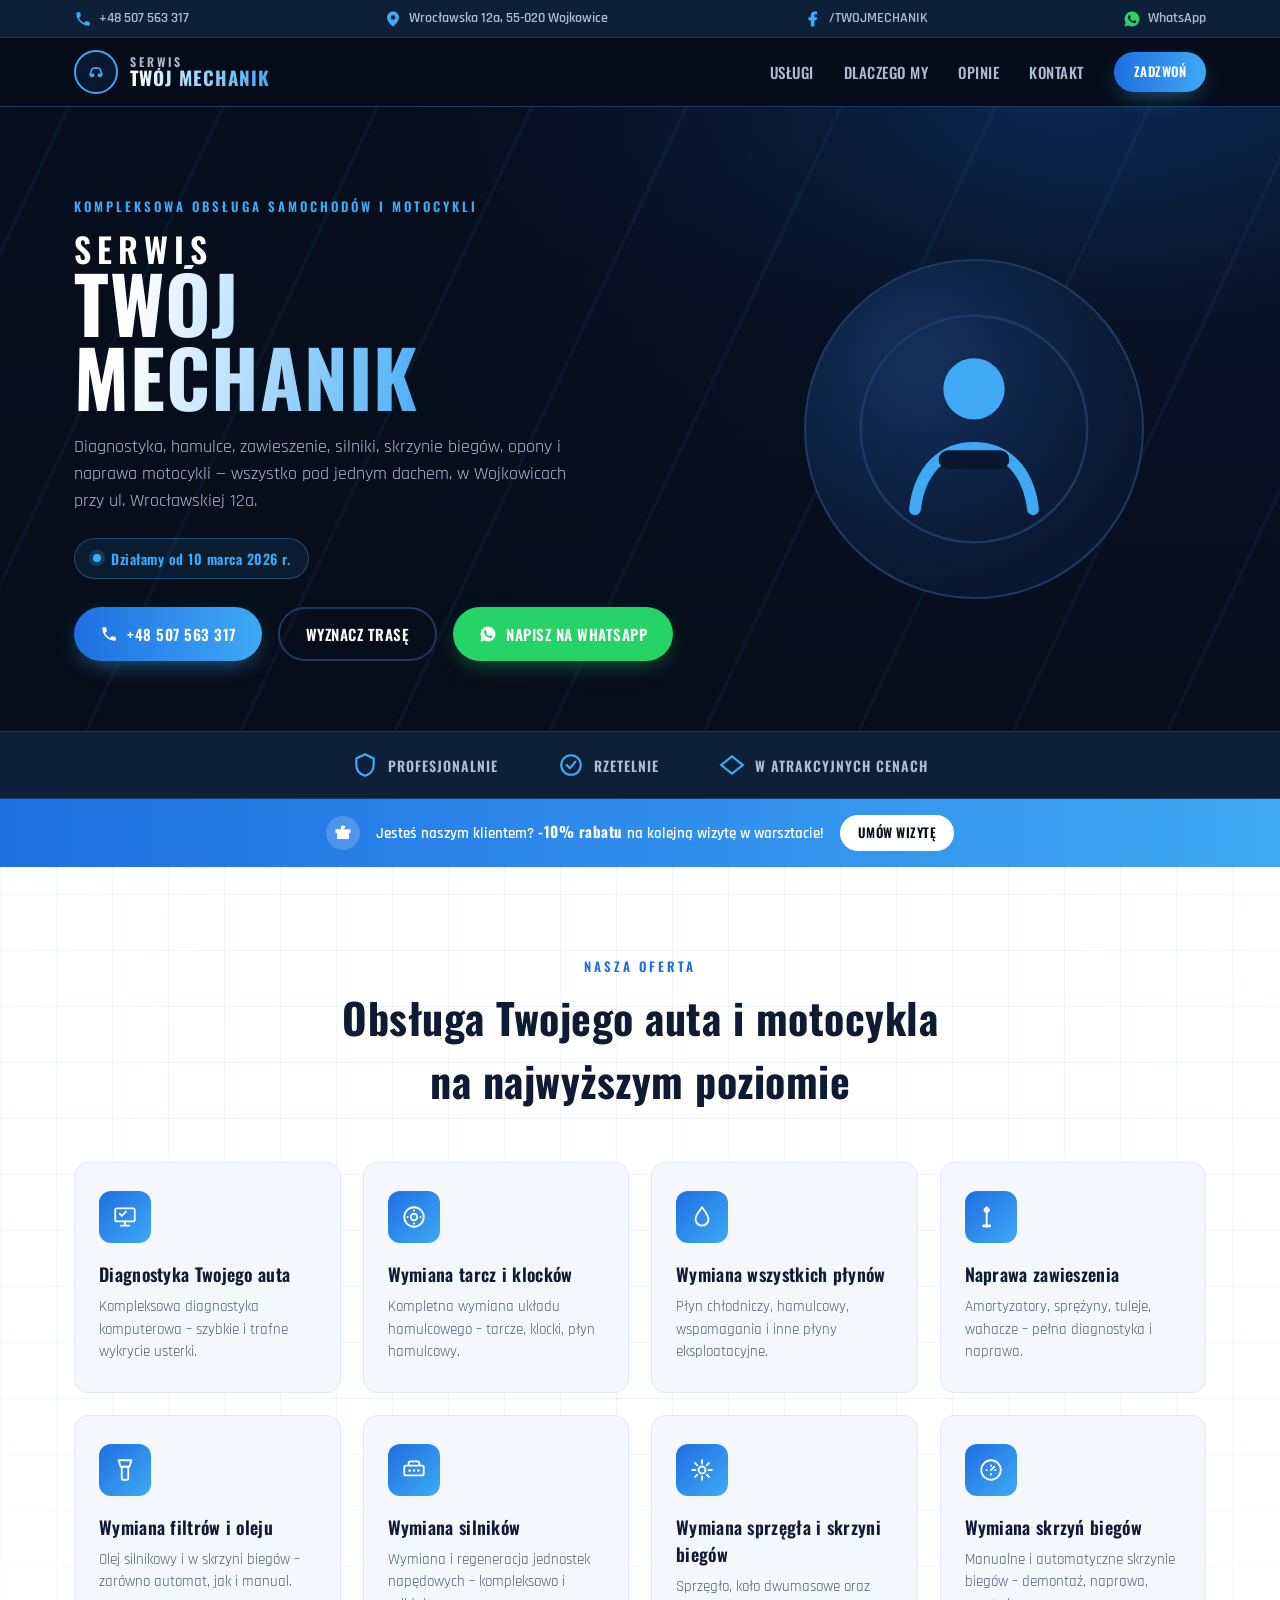
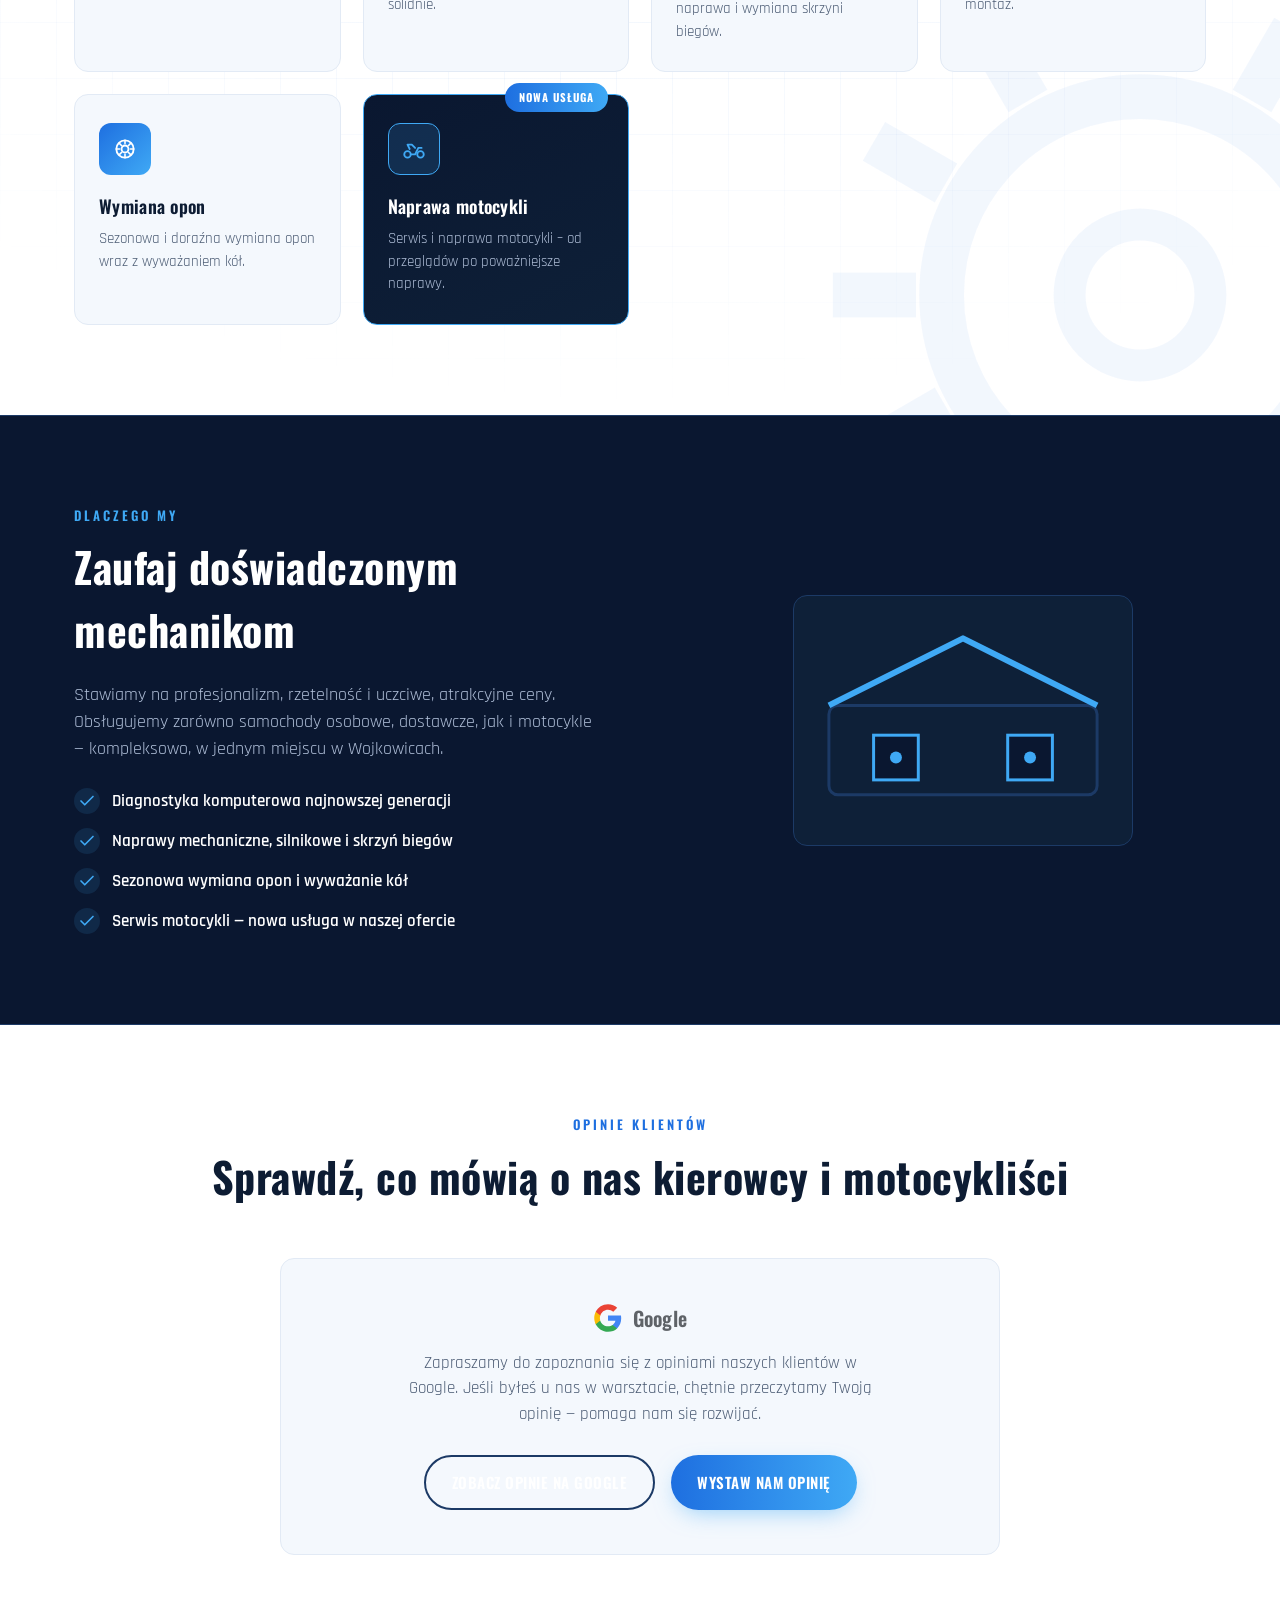
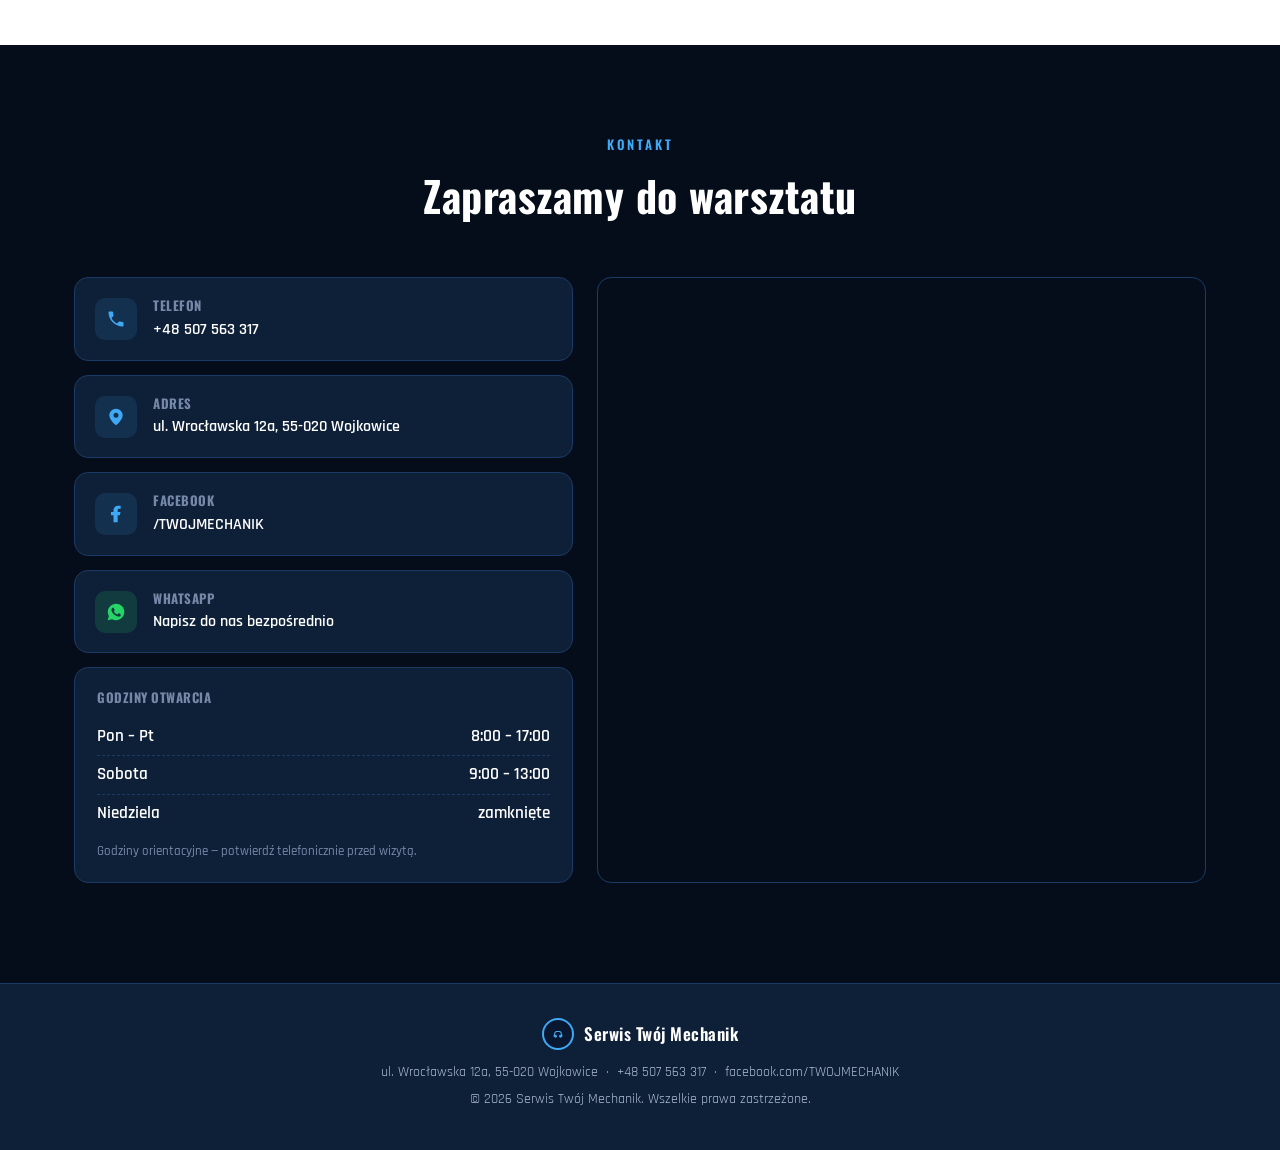
==== index-v2.html @ ac46e974 "Fix hero video invisibility and replace generic blob background - The hero video had `display: none`" ====
<!DOCTYPE html>
<html lang="pl">
<head>
<meta charset="UTF-8">
<meta name="viewport" content="width=device-width, initial-scale=1.0">
<title>Twój Mechanik – Serwis Samochodowy i Motocyklowy | Wojkowice</title>
<meta name="description" content="Serwis Twój Mechanik w Wojkowicach – kompleksowa obsługa samochodów i motocykli. Diagnostyka, hamulce, zawieszenie, silniki, skrzynie biegów, opony. Profesjonalnie, rzetelnie, w atrakcyjnych cenach.">
<meta name="theme-color" content="#0a1730">

<meta property="og:type" content="business.business">
<meta property="og:title" content="Serwis Twój Mechanik – Wojkowice">
<meta property="og:description" content="Kompleksowa obsługa samochodów i motocykli. Diagnostyka, hamulce, zawieszenie, silniki, skrzynie biegów, opony, naprawa motocykli.">
<meta property="og:locale" content="pl_PL">

<link rel="icon" href="data:image/svg+xml,%3Csvg xmlns='http://www.w3.org/2000/svg' viewBox='0 0 100 100'%3E%3Crect width='100' height='100' rx='20' fill='%230a1730'/%3E%3Cpath d='M25 62 L32 40 Q35 34 42 34 L58 34 Q65 34 68 40 L75 62' stroke='%233fa9f5' stroke-width='6' fill='none' stroke-linecap='round' stroke-linejoin='round'/%3E%3Ccircle cx='34' cy='64' r='8' fill='%233fa9f5'/%3E%3Ccircle cx='66' cy='64' r='8' fill='%233fa9f5'/%3E%3C/svg%3E">

<link rel="preconnect" href="https://fonts.googleapis.com">
<link rel="preconnect" href="https://fonts.gstatic.com" crossorigin>
<link href="https://fonts.googleapis.com/css2?family=Oswald:wght@500;600;700&family=Rajdhani:wght@500;600;700&display=swap" rel="stylesheet">

<link rel="stylesheet" href="css/style.css">
</head>
<body data-hero-video="bold">

<div class="topbar">
  <div class="container topbar-inner">
    <a href="tel:+48507563317" class="topbar-item">
      <svg class="icon-sm" viewBox="0 0 24 24"><path d="M6.6 10.8c1.4 2.8 3.8 5.1 6.6 6.6l2.2-2.2c.3-.3.7-.4 1-.2 1.1.4 2.3.6 3.6.6.6 0 1 .4 1 1V20c0 .6-.4 1-1 1C10.9 21 3 13.1 3 3.9c0-.6.4-1 1-1h3.5c.6 0 1 .4 1 1 0 1.2.2 2.4.6 3.6.1.4 0 .8-.3 1L6.6 10.8z"/></svg>
      +48 507 563 317
    </a>
    <a href="https://www.google.com/maps/search/?api=1&query=Wroc%C5%82awska+12a%2C+55-020+Wojkowice" target="_blank" rel="noopener" class="topbar-item">
      <svg class="icon-sm" viewBox="0 0 24 24"><path d="M12 2C7.6 2 4 5.6 4 10c0 6 8 12 8 12s8-6 8-12c0-4.4-3.6-8-8-8zm0 11a3 3 0 110-6 3 3 0 010 6z"/></svg>
      Wrocławska 12a, 55-020 Wojkowice
    </a>
    <a href="https://www.facebook.com/TWOJMECHANIK" target="_blank" rel="noopener" class="topbar-item topbar-fb">
      <svg class="icon-sm" viewBox="0 0 24 24"><path d="M14 13.5h2.5l1-4H14v-2c0-1 .3-1.8 1.9-1.8H17.6V2.1C17.3 2.1 16 2 14.5 2 11.3 2 9 4 9 7.5v2H6v4h3V22h5V13.5z"/></svg>
      /TWOJMECHANIK
    </a>
    <a href="https://wa.me/48507563317?text=Dzie%C5%84%20dobry%2C%20chcia%C5%82bym%20zapyta%C4%87%20o%20wizyt%C4%99" target="_blank" rel="noopener" class="topbar-item topbar-whatsapp">
      <svg class="icon-sm" viewBox="0 0 24 24"><path d="M12.04 2C6.58 2 2.13 6.45 2.13 11.91c0 1.75.46 3.48 1.32 5.01L2 22l5.25-1.38a9.9 9.9 0 004.79 1.22h.01c5.46 0 9.9-4.45 9.9-9.91 0-2.65-1.03-5.14-2.9-7.01A9.87 9.87 0 0012.04 2zm5.8 14.13c-.24.68-1.4 1.32-1.93 1.4-.5.08-1.11.11-1.79-.11-.41-.13-.94-.3-1.62-.6-2.85-1.23-4.71-4.1-4.85-4.29-.14-.19-1.16-1.55-1.16-2.95 0-1.4.73-2.09 1-2.38.26-.28.57-.35.76-.35.19 0 .38 0 .55.01.18.01.41-.07.64.49.24.58.81 2 .88 2.14.07.14.12.31.02.5-.09.19-.14.31-.28.48-.14.16-.29.36-.42.49-.14.14-.28.29-.12.57.16.28.71 1.17 1.52 1.9 1.05.94 1.93 1.23 2.21 1.37.28.14.44.12.6-.07.16-.19.68-.79.86-1.06.18-.28.36-.23.6-.14.24.09 1.53.72 1.79.85.26.13.44.19.5.3.06.11.06.63-.18 1.31z"/></svg>
      WhatsApp
    </a>
  </div>
</div>

<header class="navbar">
  <div class="container navbar-inner">
    <a href="#top" class="logo">
      <span class="logo-badge">
        <svg viewBox="0 0 100 100"><path d="M25 62 L32 40 Q35 34 42 34 L58 34 Q65 34 68 40 L75 62" stroke="#3fa9f5" stroke-width="7" fill="none" stroke-linecap="round" stroke-linejoin="round"/><circle cx="34" cy="64" r="9" fill="#3fa9f5"/><circle cx="66" cy="64" r="9" fill="#3fa9f5"/></svg>
      </span>
      <span class="logo-text">
        <span class="logo-line1">SERWIS</span>
        <span class="logo-line2">TWÓJ MECHANIK</span>
      </span>
    </a>

    <nav class="nav-links" id="navLinks">
      <a href="#uslugi">Usługi</a>
      <a href="#dlaczego-my">Dlaczego my</a>
      <a href="#opinie">Opinie</a>
      <a href="#kontakt">Kontakt</a>
      <a href="tel:+48507563317" class="btn btn-primary btn-small">Zadzwoń</a>
    </nav>

    <button class="nav-toggle" id="navToggle" aria-label="Otwórz menu">
      <span></span><span></span><span></span>
    </button>
  </div>
</header>

<main id="top">

  <section class="hero">
    <div class="hero-video-bg" aria-hidden="true">
      <video autoplay muted loop playsinline preload="auto">
        <source src="assets/video/hero-vertical.mp4" media="(max-width: 760px)">
        <source src="assets/video/hero-horizontal.mp4" type="video/mp4">
      </video>
    </div>
    <div class="hero-stripes" aria-hidden="true"></div>
    <div class="container hero-inner">
      <div class="hero-text">
        <p class="eyebrow">Kompleksowa obsługa samochodów i motocykli</p>
        <h1>
          <span class="h1-top">SERWIS</span>
          <span class="h1-main">TWÓJ<br>MECHANIK</span>
        </h1>
        <p class="hero-desc">Diagnostyka, hamulce, zawieszenie, silniki, skrzynie biegów, opony i naprawa motocykli — wszystko pod jednym dachem, w Wojkowicach przy ul. Wrocławskiej 12a.</p>

        <div class="hero-badge">
          <span class="hero-badge-dot"></span>
          Działamy od 10 marca 2026 r.
        </div>

        <div class="hero-actions">
          <a href="tel:+48507563317" class="btn btn-primary">
            <svg class="icon-sm" viewBox="0 0 24 24"><path d="M6.6 10.8c1.4 2.8 3.8 5.1 6.6 6.6l2.2-2.2c.3-.3.7-.4 1-.2 1.1.4 2.3.6 3.6.6.6 0 1 .4 1 1V20c0 .6-.4 1-1 1C10.9 21 3 13.1 3 3.9c0-.6.4-1 1-1h3.5c.6 0 1 .4 1 1 0 1.2.2 2.4.6 3.6.1.4 0 .8-.3 1L6.6 10.8z"/></svg>
            +48 507 563 317
          </a>
          <a href="https://www.google.com/maps/search/?api=1&query=Wroc%C5%82awska+12a%2C+55-020+Wojkowice" target="_blank" rel="noopener" class="btn btn-outline">Wyznacz trasę</a>
          <a href="https://wa.me/48507563317?text=Dzie%C5%84%20dobry%2C%20chcia%C5%82bym%20zapyta%C4%87%20o%20wizyt%C4%99" target="_blank" rel="noopener" class="btn btn-whatsapp">
            <svg class="icon-sm" viewBox="0 0 24 24" fill="currentColor"><path d="M12.04 2C6.58 2 2.13 6.45 2.13 11.91c0 1.75.46 3.48 1.32 5.01L2 22l5.25-1.38a9.9 9.9 0 004.79 1.22h.01c5.46 0 9.9-4.45 9.9-9.91 0-2.65-1.03-5.14-2.9-7.01A9.87 9.87 0 0012.04 2zm5.8 14.13c-.24.68-1.4 1.32-1.93 1.4-.5.08-1.11.11-1.79-.11-.41-.13-.94-.3-1.62-.6-2.85-1.23-4.71-4.1-4.85-4.29-.14-.19-1.16-1.55-1.16-2.95 0-1.4.73-2.09 1-2.38.26-.28.57-.35.76-.35.19 0 .38 0 .55.01.18.01.41-.07.64.49.24.58.81 2 .88 2.14.07.14.12.31.02.5-.09.19-.14.31-.28.48-.14.16-.29.36-.42.49-.14.14-.28.29-.12.57.16.28.71 1.17 1.52 1.9 1.05.94 1.93 1.23 2.21 1.37.28.14.44.12.6-.07.16-.19.68-.79.86-1.06.18-.28.36-.23.6-.14.24.09 1.53.72 1.79.85.26.13.44.19.5.3.06.11.06.63-.18 1.31z"/></svg>
            Napisz na WhatsApp
          </a>
        </div>
      </div>

      <div class="hero-visual" aria-hidden="true">
        <div class="hero-visual-card">
          <svg viewBox="0 0 200 200" class="hero-mechanic">
            <circle cx="100" cy="100" r="96" fill="none" stroke="#1c3a66" stroke-width="2"/>
            <circle cx="100" cy="66" r="26" fill="#3fa9f5"/>
            <path d="M50 168c4-34 24-52 50-52s46 18 50 52" fill="none" stroke="#3fa9f5" stroke-width="10" stroke-linecap="round"/>
            <rect x="70" y="118" width="60" height="16" rx="8" fill="#0a1730"/>
          </svg>
        </div>
      </div>
    </div>
  </section>

  <section class="strip">
    <div class="container strip-inner">
      <div class="strip-item"><svg class="icon-md" viewBox="0 0 24 24"><path d="M12 2l8 4v6c0 5-3.4 8.6-8 10-4.6-1.4-8-5-8-10V6l8-4z"/></svg> Profesjonalnie</div>
      <div class="strip-item"><svg class="icon-md" viewBox="0 0 24 24"><circle cx="12" cy="12" r="9" fill="none" stroke="currentColor" stroke-width="2"/><path d="M8 12l3 3 5-6" fill="none" stroke="currentColor" stroke-width="2" stroke-linecap="round" stroke-linejoin="round"/></svg> Rzetelnie</div>
      <div class="strip-item"><svg class="icon-md" viewBox="0 0 24 24"><path d="M2 12l10-8 10 8-10 8-10-8z" fill="none" stroke="currentColor" stroke-width="2"/></svg> W atrakcyjnych cenach</div>
    </div>
  </section>

  <section class="promo-banner">
    <div class="container promo-inner">
      <span class="promo-icon"><svg class="icon-sm" viewBox="0 0 24 24"><path d="M20 12v7a1 1 0 01-1 1H5a1 1 0 01-1-1v-7M2 7h20v5H2zM12 22V7M12 7c-1.5 0-3-1-3-2.5S10 2 12 2s3 1 3 2.5S13.5 7 12 7zm0 0c1.5 0 3-1 3-2.5"/></svg></span>
      <p class="promo-text">Jesteś naszym klientem? <strong>-10% rabatu</strong> na kolejną wizytę w warsztacie!</p>
      <a href="tel:+48507563317" class="promo-cta">Umów wizytę</a>
    </div>
  </section>

  <section id="uslugi" class="services">
    <div class="services-bg" aria-hidden="true"></div>
    <svg class="services-gear" viewBox="0 0 200 200" aria-hidden="true" focusable="false">
      <g fill="none" stroke="currentColor" stroke-width="1">
        <circle cx="100" cy="100" r="62" stroke-width="14"/>
        <circle cx="100" cy="100" r="22" stroke-width="10"/>
      </g>
      <g fill="currentColor">
        <rect x="93" y="4" width="14" height="26" transform="rotate(0 100 100)"/>
        <rect x="93" y="4" width="14" height="26" transform="rotate(30 100 100)"/>
        <rect x="93" y="4" width="14" height="26" transform="rotate(60 100 100)"/>
        <rect x="93" y="4" width="14" height="26" transform="rotate(90 100 100)"/>
        <rect x="93" y="4" width="14" height="26" transform="rotate(120 100 100)"/>
        <rect x="93" y="4" width="14" height="26" transform="rotate(150 100 100)"/>
        <rect x="93" y="4" width="14" height="26" transform="rotate(180 100 100)"/>
        <rect x="93" y="4" width="14" height="26" transform="rotate(210 100 100)"/>
        <rect x="93" y="4" width="14" height="26" transform="rotate(240 100 100)"/>
        <rect x="93" y="4" width="14" height="26" transform="rotate(270 100 100)"/>
        <rect x="93" y="4" width="14" height="26" transform="rotate(300 100 100)"/>
        <rect x="93" y="4" width="14" height="26" transform="rotate(330 100 100)"/>
      </g>
    </svg>
    <div class="container">
      <p class="section-eyebrow">Nasza oferta</p>
      <h2 class="section-title">Obsługa Twojego auta i motocykla<br>na najwyższym poziomie</h2>

      <div class="services-grid">

        <div class="service-card">
          <div class="service-icon"><svg viewBox="0 0 24 24"><rect x="3" y="4" width="18" height="12" rx="1.5" fill="none" stroke="currentColor" stroke-width="1.7"/><path d="M8 20h8M12 16v4" stroke="currentColor" stroke-width="1.7" stroke-linecap="round"/><path d="M7 9l2 2 4-4" fill="none" stroke="currentColor" stroke-width="1.7" stroke-linecap="round" stroke-linejoin="round"/></svg></div>
          <h3>Diagnostyka Twojego auta</h3>
          <p>Kompleksowa diagnostyka komputerowa – szybkie i trafne wykrycie usterki.</p>
        </div>

        <div class="service-card">
          <div class="service-icon"><svg viewBox="0 0 24 24"><circle cx="12" cy="12" r="9" fill="none" stroke="currentColor" stroke-width="1.7"/><circle cx="12" cy="12" r="3" fill="none" stroke="currentColor" stroke-width="1.7"/><circle cx="12" cy="6" r="1" fill="currentColor"/><circle cx="18" cy="12" r="1" fill="currentColor"/><circle cx="12" cy="18" r="1" fill="currentColor"/><circle cx="6" cy="12" r="1" fill="currentColor"/></svg></div>
          <h3>Wymiana tarcz i klocków</h3>
          <p>Kompletna wymiana układu hamulcowego – tarcze, klocki, płyn hamulcowy.</p>
        </div>

        <div class="service-card">
          <div class="service-icon"><svg viewBox="0 0 24 24"><path d="M12 3c3 4 6 7.5 6 11a6 6 0 01-12 0c0-3.5 3-7 6-11z" fill="none" stroke="currentColor" stroke-width="1.7" stroke-linejoin="round"/></svg></div>
          <h3>Wymiana wszystkich płynów</h3>
          <p>Płyn chłodniczy, hamulcowy, wspomagania i inne płyny eksploatacyjne.</p>
        </div>

        <div class="service-card">
          <div class="service-icon"><svg viewBox="0 0 24 24"><path d="M8 3v5M8 3l-2 2M8 3l2 2M8 8v3M8 8l-2-2M8 8l2-2" stroke="currentColor" stroke-width="1.7" stroke-linecap="round" fill="none"/><path d="M8 11v10" stroke="currentColor" stroke-width="1.7" stroke-linecap="round"/><rect x="4" y="19" width="8" height="2.5" rx="1" fill="currentColor"/></svg></div>
          <h3>Naprawa zawieszenia</h3>
          <p>Amortyzatory, sprężyny, tuleje, wahacze – pełna diagnostyka i naprawa.</p>
        </div>

        <div class="service-card">
          <div class="service-icon"><svg viewBox="0 0 24 24"><path d="M6 3h12l-2 6H8L6 3z" fill="none" stroke="currentColor" stroke-width="1.7" stroke-linejoin="round"/><rect x="9" y="9" width="6" height="12" rx="1" fill="none" stroke="currentColor" stroke-width="1.7"/></svg></div>
          <h3>Wymiana filtrów i oleju</h3>
          <p>Olej silnikowy i w skrzyni biegów – zarówno automat, jak i manual.</p>
        </div>

        <div class="service-card">
          <div class="service-icon"><svg viewBox="0 0 24 24"><rect x="3" y="8" width="18" height="9" rx="1.5" fill="none" stroke="currentColor" stroke-width="1.7"/><path d="M7 8V6a2 2 0 012-2h6a2 2 0 012 2v2" fill="none" stroke="currentColor" stroke-width="1.7"/><circle cx="8" cy="12.5" r="1.2" fill="currentColor"/><circle cx="12" cy="12.5" r="1.2" fill="currentColor"/><circle cx="16" cy="12.5" r="1.2" fill="currentColor"/></svg></div>
          <h3>Wymiana silników</h3>
          <p>Wymiana i regeneracja jednostek napędowych – kompleksowo i solidnie.</p>
        </div>

        <div class="service-card">
          <div class="service-icon"><svg viewBox="0 0 24 24"><circle cx="12" cy="12" r="3.2" fill="none" stroke="currentColor" stroke-width="1.7"/><path d="M12 3v3M12 18v3M3 12h3M18 12h3M5.6 5.6l2.1 2.1M16.3 16.3l2.1 2.1M18.4 5.6l-2.1 2.1M7.7 16.3l-2.1 2.1" stroke="currentColor" stroke-width="1.7" stroke-linecap="round"/></svg></div>
          <h3>Wymiana sprzęgła i skrzyni biegów</h3>
          <p>Sprzęgło, koło dwumasowe oraz naprawa i wymiana skrzyni biegów.</p>
        </div>

        <div class="service-card">
          <div class="service-icon"><svg viewBox="0 0 24 24"><circle cx="12" cy="12" r="9" fill="none" stroke="currentColor" stroke-width="1.7"/><circle cx="8" cy="12" r="1" fill="currentColor"/><circle cx="12" cy="8" r="1" fill="currentColor"/><circle cx="16" cy="12" r="1" fill="currentColor"/><circle cx="12" cy="16" r="1" fill="currentColor"/><path d="M12 12l3-3" stroke="currentColor" stroke-width="1.7" stroke-linecap="round"/></svg></div>
          <h3>Wymiana skrzyń biegów</h3>
          <p>Manualne i automatyczne skrzynie biegów – demontaż, naprawa, montaż.</p>
        </div>

        <div class="service-card">
          <div class="service-icon"><svg viewBox="0 0 24 24"><circle cx="12" cy="12" r="8" fill="none" stroke="currentColor" stroke-width="1.7"/><circle cx="12" cy="12" r="3.2" fill="none" stroke="currentColor" stroke-width="1.7"/><path d="M12 4v3M12 17v3M20 12h-3M7 12H4M17 7l-2 2M9 15l-2 2M17 17l-2-2M9 9L7 7" stroke="currentColor" stroke-width="1.5" stroke-linecap="round"/></svg></div>
          <h3>Wymiana opon</h3>
          <p>Sezonowa i doraźna wymiana opon wraz z wyważaniem kół.</p>
        </div>

        <div class="service-card service-card-highlight">
          <span class="badge-new">Nowa usługa</span>
          <div class="service-icon"><svg viewBox="0 0 24 24"><circle cx="6" cy="17" r="3" fill="none" stroke="currentColor" stroke-width="1.7"/><circle cx="18" cy="17" r="3" fill="none" stroke="currentColor" stroke-width="1.7"/><path d="M9 17h4l3-6h3M13 11L10 8H6l2 4" fill="none" stroke="currentColor" stroke-width="1.7" stroke-linecap="round" stroke-linejoin="round"/></svg></div>
          <h3>Naprawa motocykli</h3>
          <p>Serwis i naprawa motocykli – od przeglądów po poważniejsze naprawy.</p>
        </div>

      </div>
    </div>
  </section>

  <section id="dlaczego-my" class="why">
    <div class="container why-inner">
      <div class="why-text">
        <p class="section-eyebrow">Dlaczego my</p>
        <h2 class="section-title">Zaufaj doświadczonym mechanikom</h2>
        <p class="hero-desc">Stawiamy na profesjonalizm, rzetelność i uczciwe, atrakcyjne ceny. Obsługujemy zarówno samochody osobowe, dostawcze, jak i motocykle — kompleksowo, w jednym miejscu w Wojkowicach.</p>
        <ul class="why-list">
          <li><svg class="icon-sm" viewBox="0 0 24 24"><path d="M20 6L9 17l-5-5" fill="none" stroke="currentColor" stroke-width="2.2" stroke-linecap="round" stroke-linejoin="round"/></svg> Diagnostyka komputerowa najnowszej generacji</li>
          <li><svg class="icon-sm" viewBox="0 0 24 24"><path d="M20 6L9 17l-5-5" fill="none" stroke="currentColor" stroke-width="2.2" stroke-linecap="round" stroke-linejoin="round"/></svg> Naprawy mechaniczne, silnikowe i skrzyń biegów</li>
          <li><svg class="icon-sm" viewBox="0 0 24 24"><path d="M20 6L9 17l-5-5" fill="none" stroke="currentColor" stroke-width="2.2" stroke-linecap="round" stroke-linejoin="round"/></svg> Sezonowa wymiana opon i wyważanie kół</li>
          <li><svg class="icon-sm" viewBox="0 0 24 24"><path d="M20 6L9 17l-5-5" fill="none" stroke="currentColor" stroke-width="2.2" stroke-linecap="round" stroke-linejoin="round"/></svg> Serwis motocykli — nowa usługa w naszej ofercie</li>
        </ul>
      </div>
      <div class="why-visual" aria-hidden="true">
        <div class="why-card">
          <svg viewBox="0 0 200 140" class="garage-illustration">
            <rect x="10" y="60" width="180" height="60" rx="6" fill="#0e2038" stroke="#1c3a66" stroke-width="2"/>
            <path d="M10 60l90-45 90 45" fill="none" stroke="#3fa9f5" stroke-width="4" stroke-linejoin="round"/>
            <rect x="40" y="80" width="30" height="30" fill="#0a1730" stroke="#3fa9f5" stroke-width="2"/>
            <rect x="130" y="80" width="30" height="30" fill="#0a1730" stroke="#3fa9f5" stroke-width="2"/>
            <circle cx="55" cy="95" r="4" fill="#3fa9f5"/>
            <circle cx="145" cy="95" r="4" fill="#3fa9f5"/>
          </svg>
        </div>
      </div>
    </div>
  </section>

  <section id="opinie" class="reviews">
    <div class="container">
      <p class="section-eyebrow">Opinie klientów</p>
      <h2 class="section-title">Sprawdź, co mówią o nas kierowcy i motocykliści</h2>
      <div class="reviews-card">
        <div class="reviews-google-badge">
          <svg viewBox="0 0 24 24"><path fill="#4285F4" d="M22.56 12.25c0-.78-.07-1.53-.2-2.25H12v4.26h5.92c-.26 1.37-1.04 2.53-2.21 3.31v2.77h3.57c2.08-1.92 3.28-4.74 3.28-8.09z"/><path fill="#34A853" d="M12 23c2.97 0 5.46-.98 7.28-2.66l-3.57-2.77c-.98.66-2.23 1.06-3.71 1.06-2.86 0-5.29-1.93-6.16-4.53H2.18v2.84C3.99 20.53 7.7 23 12 23z"/><path fill="#FBBC05" d="M5.84 14.09c-.22-.66-.35-1.36-.35-2.09s.13-1.43.35-2.09V7.07H2.18C1.43 8.55 1 10.22 1 12s.43 3.45 1.18 4.93l3.66-2.84z"/><path fill="#EA4335" d="M12 5.38c1.62 0 3.06.56 4.21 1.64l3.15-3.15C17.45 2.09 14.97 1 12 1 7.7 1 3.99 3.47 2.18 7.07l3.66 2.84c.87-2.6 3.3-4.53 6.16-4.53z"/></svg>
          <span>Google</span>
        </div>
        <p class="reviews-text">Zapraszamy do zapoznania się z opiniami naszych klientów w Google. Jeśli byłeś u nas w warsztacie, chętnie przeczytamy Twoją opinię — pomaga nam się rozwijać.</p>
        <div class="reviews-actions">
          <a href="https://www.google.com/maps/search/?api=1&query=Wroc%C5%82awska+12a%2C+55-020+Wojkowice" target="_blank" rel="noopener" class="btn btn-outline">Zobacz opinie na Google</a>
          <a href="https://www.google.com/maps/search/?api=1&query=Wroc%C5%82awska+12a%2C+55-020+Wojkowice" target="_blank" rel="noopener" class="btn btn-primary">Wystaw nam opinię</a>
        </div>
      </div>
    </div>
  </section>

  <section id="kontakt" class="contact">
    <div class="container">
      <p class="section-eyebrow section-eyebrow-light">Kontakt</p>
      <h2 class="section-title section-title-light">Zapraszamy do warsztatu</h2>

      <div class="contact-grid">
        <div class="contact-info">

          <a class="contact-card" href="tel:+48507563317">
            <span class="contact-icon"><svg viewBox="0 0 24 24"><path d="M6.6 10.8c1.4 2.8 3.8 5.1 6.6 6.6l2.2-2.2c.3-.3.7-.4 1-.2 1.1.4 2.3.6 3.6.6.6 0 1 .4 1 1V20c0 .6-.4 1-1 1C10.9 21 3 13.1 3 3.9c0-.6.4-1 1-1h3.5c.6 0 1 .4 1 1 0 1.2.2 2.4.6 3.6.1.4 0 .8-.3 1L6.6 10.8z"/></svg></span>
            <span>
              <strong>Telefon</strong>
              <span>+48 507 563 317</span>
            </span>
          </a>

          <a class="contact-card" href="https://www.google.com/maps/search/?api=1&query=Wroc%C5%82awska+12a%2C+55-020+Wojkowice" target="_blank" rel="noopener">
            <span class="contact-icon"><svg viewBox="0 0 24 24"><path d="M12 2C7.6 2 4 5.6 4 10c0 6 8 12 8 12s8-6 8-12c0-4.4-3.6-8-8-8zm0 11a3 3 0 110-6 3 3 0 010 6z"/></svg></span>
            <span>
              <strong>Adres</strong>
              <span>ul. Wrocławska 12a, 55-020 Wojkowice</span>
            </span>
          </a>

          <a class="contact-card" href="https://www.facebook.com/TWOJMECHANIK" target="_blank" rel="noopener">
            <span class="contact-icon"><svg viewBox="0 0 24 24"><path d="M14 13.5h2.5l1-4H14v-2c0-1 .3-1.8 1.9-1.8H17.6V2.1C17.3 2.1 16 2 14.5 2 11.3 2 9 4 9 7.5v2H6v4h3V22h5V13.5z"/></svg></span>
            <span>
              <strong>Facebook</strong>
              <span>/TWOJMECHANIK</span>
            </span>
          </a>

          <a class="contact-card contact-card-whatsapp" href="https://wa.me/48507563317?text=Dzie%C5%84%20dobry%2C%20chcia%C5%82bym%20zapyta%C4%87%20o%20wizyt%C4%99" target="_blank" rel="noopener">
            <span class="contact-icon"><svg viewBox="0 0 24 24"><path d="M12.04 2C6.58 2 2.13 6.45 2.13 11.91c0 1.75.46 3.48 1.32 5.01L2 22l5.25-1.38a9.9 9.9 0 004.79 1.22h.01c5.46 0 9.9-4.45 9.9-9.91 0-2.65-1.03-5.14-2.9-7.01A9.87 9.87 0 0012.04 2zm5.8 14.13c-.24.68-1.4 1.32-1.93 1.4-.5.08-1.11.11-1.79-.11-.41-.13-.94-.3-1.62-.6-2.85-1.23-4.71-4.1-4.85-4.29-.14-.19-1.16-1.55-1.16-2.95 0-1.4.73-2.09 1-2.38.26-.28.57-.35.76-.35.19 0 .38 0 .55.01.18.01.41-.07.64.49.24.58.81 2 .88 2.14.07.14.12.31.02.5-.09.19-.14.31-.28.48-.14.16-.29.36-.42.49-.14.14-.28.29-.12.57.16.28.71 1.17 1.52 1.9 1.05.94 1.93 1.23 2.21 1.37.28.14.44.12.6-.07.16-.19.68-.79.86-1.06.18-.28.36-.23.6-.14.24.09 1.53.72 1.79.85.26.13.44.19.5.3.06.11.06.63-.18 1.31z"/></svg></span>
            <span>
              <strong>WhatsApp</strong>
              <span>Napisz do nas bezpośrednio</span>
            </span>
          </a>

          <div class="contact-hours">
            <strong>Godziny otwarcia</strong>
            <div class="hours-row"><span>Pon – Pt</span><span>8:00 – 17:00</span></div>
            <div class="hours-row"><span>Sobota</span><span>9:00 – 13:00</span></div>
            <div class="hours-row"><span>Niedziela</span><span>zamknięte</span></div>
            <p class="hours-note">Godziny orientacyjne — potwierdź telefonicznie przed wizytą.</p>
          </div>
        </div>

        <div class="contact-map">
          <iframe
            title="Mapa dojazdu – Serwis Twój Mechanik, Wrocławska 12a, Wojkowice"
            src="https://www.google.com/maps?q=Wroc%C5%82awska+12a,+55-020+Wojkowice&output=embed"
            width="100%" height="100%" style="border:0" allowfullscreen="" loading="lazy"
            referrerpolicy="no-referrer-when-downgrade">
          </iframe>
        </div>
      </div>
    </div>
  </section>

</main>

<footer class="footer">
  <div class="container footer-inner">
    <div class="footer-brand">
      <span class="logo-badge">
        <svg viewBox="0 0 100 100"><path d="M25 62 L32 40 Q35 34 42 34 L58 34 Q65 34 68 40 L75 62" stroke="#3fa9f5" stroke-width="7" fill="none" stroke-linecap="round" stroke-linejoin="round"/><circle cx="34" cy="64" r="9" fill="#3fa9f5"/><circle cx="66" cy="64" r="9" fill="#3fa9f5"/></svg>
      </span>
      <span>Serwis Twój Mechanik</span>
    </div>
    <p>ul. Wrocławska 12a, 55-020 Wojkowice &nbsp;·&nbsp; +48 507 563 317 &nbsp;·&nbsp; facebook.com/TWOJMECHANIK</p>
    <p class="footer-copy">&copy; <span id="year"></span> Serwis Twój Mechanik. Wszelkie prawa zastrzeżone.</p>
  </div>
</footer>

<a href="https://wa.me/48507563317?text=Dzie%C5%84%20dobry%2C%20chcia%C5%82bym%20zapyta%C4%87%20o%20wizyt%C4%99" target="_blank" rel="noopener" class="fab-whatsapp" aria-label="Napisz na WhatsApp">
  <svg viewBox="0 0 24 24"><path d="M12.04 2C6.58 2 2.13 6.45 2.13 11.91c0 1.75.46 3.48 1.32 5.01L2 22l5.25-1.38a9.9 9.9 0 004.79 1.22h.01c5.46 0 9.9-4.45 9.9-9.91 0-2.65-1.03-5.14-2.9-7.01A9.87 9.87 0 0012.04 2zm5.8 14.13c-.24.68-1.4 1.32-1.93 1.4-.5.08-1.11.11-1.79-.11-.41-.13-.94-.3-1.62-.6-2.85-1.23-4.71-4.1-4.85-4.29-.14-.19-1.16-1.55-1.16-2.95 0-1.4.73-2.09 1-2.38.26-.28.57-.35.76-.35.19 0 .38 0 .55.01.18.01.41-.07.64.49.24.58.81 2 .88 2.14.07.14.12.31.02.5-.09.19-.14.31-.28.48-.14.16-.29.36-.42.49-.14.14-.28.29-.12.57.16.28.71 1.17 1.52 1.9 1.05.94 1.93 1.23 2.21 1.37.28.14.44.12.6-.07.16-.19.68-.79.86-1.06.18-.28.36-.23.6-.14.24.09 1.53.72 1.79.85.26.13.44.19.5.3.06.11.06.63-.18 1.31z"/></svg>
</a>

<a href="tel:+48507563317" class="fab-call" aria-label="Zadzwoń do warsztatu">
  <svg viewBox="0 0 24 24"><path d="M6.6 10.8c1.4 2.8 3.8 5.1 6.6 6.6l2.2-2.2c.3-.3.7-.4 1-.2 1.1.4 2.3.6 3.6.6.6 0 1 .4 1 1V20c0 .6-.4 1-1 1C10.9 21 3 13.1 3 3.9c0-.6.4-1 1-1h3.5c.6 0 1 .4 1 1 0 1.2.2 2.4.6 3.6.1.4 0 .8-.3 1L6.6 10.8z"/></svg>
</a>

<script src="js/main.js"></script>
</body>
</html>
---- css/style.css ----
:root {
  --bg-dark: #060d1a;
  --bg-navy: #0a1730;
  --bg-navy-light: #0e2038;
  --border-navy: #1c3a66;
  --accent-blue: #1e6fe0;
  --accent-cyan: #3fa9f5;
  --white: #ffffff;
  --gray: #aebdd6;
  --gray-dark: #7688a8;
  --font-head: 'Oswald', sans-serif;
  --font-body: 'Rajdhani', sans-serif;
  --radius: 14px;
  --whatsapp: #25d366;
  --whatsapp-dark: #1da851;
  --ease-out: cubic-bezier(0.23, 1, 0.32, 1);
  --ease-in-out: cubic-bezier(0.77, 0, 0.175, 1);
  --hero-video-opacity: .38;
  --hero-scrim-strong: .93;
  --hero-scrim-soft: .38;
}

body[data-hero-video="bold"] {
  --hero-video-opacity: .58;
  --hero-scrim-strong: .82;
  --hero-scrim-soft: .18;
}

* { box-sizing: border-box; }
html { scroll-behavior: smooth; }

body {
  margin: 0;
  background: var(--bg-dark);
  color: var(--white);
  font-family: var(--font-body);
  font-size: 17px;
  line-height: 1.5;
}

img, svg { display: block; max-width: 100%; }

.container {
  max-width: 1180px;
  margin: 0 auto;
  padding: 0 24px;
}

a { color: inherit; text-decoration: none; }

.icon-sm { width: 18px; height: 18px; fill: currentColor; flex-shrink: 0; }
.icon-md { width: 26px; height: 26px; fill: none; stroke: currentColor; stroke-width: 2; flex-shrink: 0; }

/* ---------- Top bar ---------- */
.topbar {
  background: var(--bg-navy-light);
  border-bottom: 1px solid var(--border-navy);
  font-family: var(--font-body);
  font-weight: 600;
  font-size: 14px;
}
.topbar-inner {
  display: flex;
  justify-content: space-between;
  align-items: center;
  gap: 20px;
  padding: 8px 24px;
  flex-wrap: wrap;
}
.topbar-item {
  display: inline-flex;
  align-items: center;
  gap: 7px;
  color: var(--gray);
  transition: color .15s ease;
}
.topbar-item .icon-sm { fill: var(--accent-cyan); }
.topbar-item:hover { color: var(--white); }
.topbar-whatsapp .icon-sm { fill: var(--whatsapp); }

/* ---------- Navbar ---------- */
.navbar {
  position: sticky;
  top: 0;
  z-index: 50;
  background: rgba(6, 13, 26, 0.92);
  backdrop-filter: blur(8px);
  border-bottom: 1px solid var(--border-navy);
}
.navbar-inner {
  display: flex;
  align-items: center;
  justify-content: space-between;
  padding: 12px 24px;
}
.logo {
  display: flex;
  align-items: center;
  gap: 12px;
}
.logo-badge {
  width: 44px;
  height: 44px;
  border-radius: 50%;
  background: var(--bg-navy);
  border: 2px solid var(--accent-cyan);
  display: flex;
  align-items: center;
  justify-content: center;
  padding: 8px;
  flex-shrink: 0;
}
.logo-text {
  display: flex;
  flex-direction: column;
  line-height: 1.05;
  font-family: var(--font-head);
}
.logo-line1 {
  font-size: 12px;
  letter-spacing: 3px;
  color: var(--gray);
  font-weight: 600;
}
.logo-line2 {
  font-size: 19px;
  font-weight: 700;
  letter-spacing: 1px;
  background: linear-gradient(90deg, #ffffff 0%, var(--accent-cyan) 100%);
  -webkit-background-clip: text;
  background-clip: text;
  color: transparent;
}

.nav-links {
  display: flex;
  align-items: center;
  gap: 30px;
  font-family: var(--font-head);
  font-weight: 500;
  letter-spacing: .5px;
  font-size: 15px;
  text-transform: uppercase;
}
.nav-links a:not(.btn) {
  color: var(--gray);
  transition: color .15s ease;
}
.nav-links a:not(.btn):hover { color: var(--white); }

.nav-toggle {
  display: none;
  flex-direction: column;
  gap: 5px;
  background: none;
  border: none;
  cursor: pointer;
  padding: 6px;
}
.nav-toggle span {
  width: 24px;
  height: 2px;
  background: var(--white);
  border-radius: 2px;
}

/* ---------- Buttons ---------- */
.btn {
  display: inline-flex;
  align-items: center;
  gap: 9px;
  font-family: var(--font-head);
  font-weight: 600;
  letter-spacing: .5px;
  text-transform: uppercase;
  font-size: 15px;
  padding: 14px 26px;
  border-radius: 999px;
  transition: transform 160ms var(--ease-out), box-shadow 160ms var(--ease-out), background 160ms var(--ease-out);
  white-space: nowrap;
}
.btn:active { transform: scale(.97); }
.btn-primary {
  background: linear-gradient(90deg, var(--accent-blue), var(--accent-cyan));
  color: var(--white);
  box-shadow: 0 8px 24px -8px rgba(63, 169, 245, .6);
}
.btn-primary:hover { transform: translateY(-2px); box-shadow: 0 12px 28px -8px rgba(63, 169, 245, .75); }
.btn-outline {
  border: 2px solid var(--border-navy);
  color: var(--white);
}
.btn-outline:hover { border-color: var(--accent-cyan); color: var(--accent-cyan); }
.btn-small { padding: 10px 20px; font-size: 13px; }
.btn-whatsapp {
  background: var(--whatsapp);
  color: var(--white);
  box-shadow: 0 8px 24px -8px rgba(37, 211, 102, .5);
}
.btn-whatsapp:hover { transform: translateY(-2px); box-shadow: 0 12px 28px -8px rgba(37, 211, 102, .65); background: var(--whatsapp-dark); }

/* ---------- Hero ---------- */
.hero {
  position: relative;
  overflow: hidden;
  padding: 90px 0 70px;
  background:
    radial-gradient(ellipse 80% 60% at 80% 0%, rgba(30, 111, 224, .25), transparent 60%),
    linear-gradient(180deg, var(--bg-navy) 0%, var(--bg-dark) 100%);
}
.hero-video-bg {
  position: absolute;
  inset: 0;
  z-index: 0;
  overflow: hidden;
}
.hero-video-bg video {
  width: 100%;
  height: 100%;
  object-fit: cover;
  opacity: var(--hero-video-opacity);
  filter: saturate(1.3) contrast(1.12) brightness(1.06);
  transition: opacity 600ms var(--ease-in-out);
}
.hero-video-bg::after {
  content: '';
  position: absolute;
  inset: 0;
  background: linear-gradient(100deg,
    rgba(6,13,26, var(--hero-scrim-strong)) 0%,
    rgba(6,13,26, var(--hero-scrim-strong)) 32%,
    rgba(6,13,26, var(--hero-scrim-soft)) 78%,
    rgba(6,13,26, var(--hero-scrim-soft)) 100%);
}
@media (max-width: 900px) {
  .hero-video-bg::after {
    background: linear-gradient(180deg,
      rgba(6,13,26, var(--hero-scrim-soft)) 0%,
      rgba(6,13,26, var(--hero-scrim-strong)) 42%,
      rgba(6,13,26, var(--hero-scrim-strong)) 100%);
  }
}
.hero-stripes {
  position: absolute;
  inset: 0;
  z-index: 1;
  background:
    repeating-linear-gradient(115deg, transparent 0 60px, rgba(63,169,245,.05) 60px 64px, transparent 64px 140px);
  pointer-events: none;
}
.hero-inner {
  position: relative;
  z-index: 2;
  display: grid;
  grid-template-columns: 1.15fr .85fr;
  align-items: center;
  gap: 40px;
}
.eyebrow {
  font-family: var(--font-head);
  text-transform: uppercase;
  letter-spacing: 3px;
  font-size: 13px;
  color: var(--accent-cyan);
  font-weight: 600;
  margin: 0 0 16px;
}
.hero h1 {
  margin: 0 0 20px;
  font-family: var(--font-head);
  line-height: .95;
}
.h1-top {
  display: block;
  font-size: clamp(24px, 3.4vw, 34px);
  letter-spacing: 6px;
  color: var(--white);
  font-weight: 600;
}
.h1-main {
  display: block;
  font-size: clamp(44px, 7vw, 78px);
  font-weight: 700;
  letter-spacing: 1px;
  background: linear-gradient(100deg, #ffffff 10%, var(--accent-cyan) 60%, var(--accent-blue) 100%);
  -webkit-background-clip: text;
  background-clip: text;
  color: transparent;
}
.hero-desc {
  color: var(--gray);
  font-size: 18px;
  max-width: 520px;
  margin: 0 0 24px;
}
.hero-badge {
  display: inline-flex;
  align-items: center;
  gap: 10px;
  background: rgba(63, 169, 245, .1);
  border: 1px solid rgba(63, 169, 245, .35);
  color: var(--accent-cyan);
  font-family: var(--font-head);
  font-weight: 600;
  letter-spacing: .5px;
  font-size: 14px;
  padding: 9px 18px;
  border-radius: 999px;
  margin-bottom: 28px;
}
.hero-badge-dot {
  width: 8px;
  height: 8px;
  border-radius: 50%;
  background: var(--accent-cyan);
  box-shadow: 0 0 0 4px rgba(63, 169, 245, .2);
}
.hero-actions {
  display: flex;
  gap: 16px;
  flex-wrap: wrap;
}

.hero-visual { display: flex; justify-content: center; }
.hero-visual-card {
  width: 100%;
  max-width: 340px;
  aspect-ratio: 1 / 1;
  border-radius: 50%;
  background: radial-gradient(circle at 35% 30%, #14315c, var(--bg-navy) 70%);
  border: 2px solid var(--border-navy);
  display: flex;
  align-items: center;
  justify-content: center;
  padding: 50px;
}
.hero-mechanic { width: 100%; }

/* ---------- Strip ---------- */
.strip {
  background: var(--bg-navy-light);
  border-top: 1px solid var(--border-navy);
  border-bottom: 1px solid var(--border-navy);
}
.strip-inner {
  display: flex;
  justify-content: center;
  gap: 60px;
  flex-wrap: wrap;
  padding: 20px 24px;
}
.strip-item {
  display: flex;
  align-items: center;
  gap: 10px;
  font-family: var(--font-head);
  text-transform: uppercase;
  letter-spacing: 1px;
  font-weight: 600;
  font-size: 14px;
  color: var(--gray);
}
.strip-item .icon-md { color: var(--accent-cyan); }

/* ---------- Promo banner ---------- */
.promo-banner {
  background: linear-gradient(90deg, var(--accent-blue), var(--accent-cyan));
}
.promo-inner {
  display: flex;
  align-items: center;
  justify-content: center;
  gap: 16px;
  flex-wrap: wrap;
  padding: 16px 24px;
  text-align: center;
}
.promo-icon {
  display: flex;
  align-items: center;
  justify-content: center;
  width: 34px;
  height: 34px;
  border-radius: 50%;
  background: rgba(255,255,255,.18);
  flex-shrink: 0;
}
.promo-icon .icon-sm { width: 18px; height: 18px; fill: var(--white); }
.promo-text {
  margin: 0;
  font-weight: 600;
  font-size: 15px;
  color: var(--white);
}
.promo-text strong {
  font-family: var(--font-head);
  letter-spacing: .5px;
}
.promo-cta {
  font-family: var(--font-head);
  font-weight: 600;
  font-size: 13px;
  letter-spacing: .5px;
  text-transform: uppercase;
  color: var(--bg-dark);
  background: var(--white);
  padding: 8px 18px;
  border-radius: 999px;
  white-space: nowrap;
  transition: transform 160ms var(--ease-out);
}
.promo-cta:hover { transform: translateY(-2px); }

/* ---------- Section headings ---------- */
.section-eyebrow {
  font-family: var(--font-head);
  text-transform: uppercase;
  letter-spacing: 3px;
  font-size: 13px;
  font-weight: 600;
  color: var(--accent-blue);
  margin: 0 0 10px;
  text-align: center;
}
.section-eyebrow-light { color: var(--accent-cyan); }
.section-title {
  font-family: var(--font-head);
  font-weight: 700;
  font-size: clamp(28px, 4vw, 42px);
  text-align: center;
  margin: 0 0 50px;
  color: #0d1c33;
  letter-spacing: .5px;
}
.section-title-light { color: var(--white); }

/* ---------- Services ---------- */
.services {
  position: relative;
  overflow: hidden;
  background: var(--white);
  color: #0d1c33;
  padding: 90px 0;
}
.services .section-eyebrow { color: var(--accent-blue); }
.services-bg {
  position: absolute;
  inset: 0;
  z-index: 0;
  overflow: hidden;
  pointer-events: none;
  background-image:
    repeating-linear-gradient(0deg, rgba(30,111,224,.07) 0 1px, transparent 1px 56px),
    repeating-linear-gradient(90deg, rgba(30,111,224,.07) 0 1px, transparent 1px 56px);
  mask-image: radial-gradient(ellipse 90% 80% at 50% 20%, #000 40%, transparent 100%);
  -webkit-mask-image: radial-gradient(ellipse 90% 80% at 50% 20%, #000 40%, transparent 100%);
}
.services-gear {
  position: absolute;
  z-index: 0;
  width: 640px;
  height: 640px;
  right: -180px;
  bottom: -200px;
  color: var(--accent-blue);
  opacity: .05;
  animation: servicesGearSpin 160s linear infinite;
}
@keyframes servicesGearSpin {
  to { transform: rotate(360deg); }
}
@media (prefers-reduced-motion: reduce) {
  .services-gear { animation: none; }
}
@media (max-width: 760px) {
  .services-gear { width: 420px; height: 420px; right: -140px; bottom: -140px; }
}
.services > .container { position: relative; z-index: 1; }
.services-grid {
  display: grid;
  grid-template-columns: repeat(auto-fit, minmax(230px, 1fr));
  gap: 22px;
}
.service-card {
  position: relative;
  background: #f4f8fd;
  border: 1px solid #e2eaf5;
  border-radius: var(--radius);
  padding: 28px 24px;
  opacity: 0;
  transform: translateY(10px);
  transition: opacity 300ms var(--ease-out), transform 220ms var(--ease-out), box-shadow .18s ease, border-color .18s ease;
}
.service-card.in-view {
  opacity: 1;
  transform: translateY(0);
}
.service-card:hover {
  transform: translateY(-4px);
  box-shadow: 0 16px 32px -18px rgba(20, 60, 120, .35);
  border-color: var(--accent-cyan);
}
@media (prefers-reduced-motion: reduce) {
  .service-card { transform: none; transition: opacity 200ms ease; }
  .service-card:hover { transform: none; }
}
.service-icon {
  width: 52px;
  height: 52px;
  border-radius: 12px;
  background: linear-gradient(135deg, var(--accent-blue), var(--accent-cyan));
  display: flex;
  align-items: center;
  justify-content: center;
  margin-bottom: 18px;
  color: var(--white);
}
.service-icon svg { width: 26px; height: 26px; }
.service-card h3 {
  font-family: var(--font-head);
  font-size: 18px;
  font-weight: 600;
  margin: 0 0 8px;
  letter-spacing: .3px;
}
.service-card p {
  margin: 0;
  color: #4c5c74;
  font-size: 15px;
}
.service-card-highlight {
  background: linear-gradient(155deg, #0a1730, #0e2038);
  border-color: var(--accent-cyan);
  color: var(--white);
}
.service-card-highlight p { color: var(--gray); }
.service-card-highlight .service-icon { background: rgba(63,169,245,.15); border: 1px solid var(--accent-cyan); color: var(--accent-cyan); }
.badge-new {
  position: absolute;
  top: -12px;
  right: 20px;
  background: linear-gradient(90deg, var(--accent-blue), var(--accent-cyan));
  color: var(--white);
  font-family: var(--font-head);
  font-size: 11px;
  font-weight: 700;
  letter-spacing: 1px;
  text-transform: uppercase;
  padding: 6px 14px;
  border-radius: 999px;
}

/* ---------- Why us ---------- */
.why {
  background: var(--bg-navy);
  padding: 90px 0;
  border-top: 1px solid var(--border-navy);
  border-bottom: 1px solid var(--border-navy);
}
.why-inner {
  display: grid;
  grid-template-columns: 1.1fr .9fr;
  gap: 50px;
  align-items: center;
}
.why .section-eyebrow, .why .section-title { text-align: left; }
.why .section-eyebrow { color: var(--accent-cyan); }
.why .section-title { color: var(--white); margin-bottom: 20px; }
.why-list {
  list-style: none;
  padding: 0;
  margin: 26px 0 0;
  display: flex;
  flex-direction: column;
  gap: 14px;
}
.why-list li {
  display: flex;
  align-items: center;
  gap: 12px;
  font-weight: 600;
  color: var(--white);
}
.why-list .icon-sm { color: var(--accent-cyan); background: rgba(63,169,245,.12); border-radius: 50%; padding: 4px; width: 26px; height: 26px; }
.why-visual { display: flex; justify-content: center; }
.why-card {
  width: 100%;
  max-width: 340px;
  border-radius: var(--radius);
  padding: 20px;
  background: var(--bg-navy-light);
  border: 1px solid var(--border-navy);
}

/* ---------- Google reviews ---------- */
.reviews {
  background: var(--white);
  color: #0d1c33;
  padding: 90px 0;
}
.reviews .section-eyebrow { color: var(--accent-blue); }
.reviews-card {
  max-width: 720px;
  margin: 0 auto;
  text-align: center;
  background: #f4f8fd;
  border: 1px solid #e2eaf5;
  border-radius: var(--radius);
  padding: 44px 36px;
}
.reviews-google-badge {
  display: inline-flex;
  align-items: center;
  gap: 10px;
  margin-bottom: 18px;
}
.reviews-google-badge svg { width: 30px; height: 30px; }
.reviews-google-badge span {
  font-family: var(--font-head);
  font-weight: 600;
  font-size: 20px;
  color: #5f6368;
  letter-spacing: .3px;
}
.reviews-text {
  color: #4c5c74;
  font-size: 17px;
  max-width: 480px;
  margin: 0 auto 28px;
}
.reviews-actions {
  display: flex;
  justify-content: center;
  gap: 16px;
  flex-wrap: wrap;
}

/* ---------- Contact ---------- */
.contact {
  background: var(--bg-dark);
  padding: 90px 0 100px;
}
.contact .section-title { color: var(--white); }
.contact-grid {
  display: grid;
  grid-template-columns: .9fr 1.1fr;
  gap: 24px;
}
.contact-info { display: flex; flex-direction: column; gap: 14px; }
.contact-card {
  display: flex;
  align-items: center;
  gap: 16px;
  background: var(--bg-navy-light);
  border: 1px solid var(--border-navy);
  border-radius: var(--radius);
  padding: 18px 20px;
  transition: border-color .15s ease, transform .15s ease;
}
.contact-card:hover { border-color: var(--accent-cyan); transform: translateX(4px); }
.contact-card-whatsapp:hover { border-color: var(--whatsapp); }
.contact-card-whatsapp .contact-icon { background: rgba(37,211,102,.15); color: var(--whatsapp); }
.contact-icon {
  width: 42px;
  height: 42px;
  flex-shrink: 0;
  border-radius: 10px;
  background: rgba(63,169,245,.12);
  color: var(--accent-cyan);
  display: flex;
  align-items: center;
  justify-content: center;
}
.contact-icon svg { width: 20px; height: 20px; fill: currentColor; }
.contact-card strong {
  display: block;
  font-family: var(--font-head);
  font-size: 13px;
  text-transform: uppercase;
  letter-spacing: .5px;
  color: var(--gray-dark);
  margin-bottom: 2px;
}
.contact-card span:last-child { font-weight: 600; font-size: 16px; }

.contact-hours {
  background: var(--bg-navy-light);
  border: 1px solid var(--border-navy);
  border-radius: var(--radius);
  padding: 20px 22px;
}
.contact-hours strong {
  display: block;
  font-family: var(--font-head);
  text-transform: uppercase;
  letter-spacing: .5px;
  font-size: 13px;
  color: var(--gray-dark);
  margin-bottom: 10px;
}
.hours-row {
  display: flex;
  justify-content: space-between;
  padding: 6px 0;
  border-bottom: 1px dashed var(--border-navy);
  font-weight: 600;
}
.hours-row:last-of-type { border-bottom: none; }
.hours-note {
  margin: 10px 0 0;
  font-size: 13px;
  color: var(--gray-dark);
  font-weight: 500;
}

.contact-map {
  min-height: 340px;
  border-radius: var(--radius);
  overflow: hidden;
  border: 1px solid var(--border-navy);
}
.contact-map iframe { width: 100%; height: 100%; min-height: 340px; filter: grayscale(.15) contrast(1.05); }

/* ---------- Footer ---------- */
.footer {
  background: var(--bg-navy-light);
  border-top: 1px solid var(--border-navy);
  padding: 34px 0;
}
.footer-inner { text-align: center; }
.footer-brand {
  display: flex;
  align-items: center;
  justify-content: center;
  gap: 10px;
  font-family: var(--font-head);
  font-weight: 600;
  letter-spacing: .5px;
  margin-bottom: 12px;
}
.footer-brand .logo-badge { width: 32px; height: 32px; padding: 6px; }
.footer p { margin: 6px 0; color: var(--gray); font-size: 14px; }
.footer-copy { color: var(--gray-dark); font-size: 12px; }

/* ---------- Floating call button ---------- */
.fab-call {
  position: fixed;
  bottom: 22px;
  right: 22px;
  width: 56px;
  height: 56px;
  border-radius: 50%;
  background: linear-gradient(135deg, var(--accent-blue), var(--accent-cyan));
  display: none;
  align-items: center;
  justify-content: center;
  box-shadow: 0 10px 26px -8px rgba(30,111,224,.7);
  z-index: 60;
}
.fab-call svg { width: 24px; height: 24px; fill: var(--white); }
.fab-whatsapp {
  position: fixed;
  bottom: 88px;
  right: 22px;
  width: 56px;
  height: 56px;
  border-radius: 50%;
  background: var(--whatsapp);
  display: none;
  align-items: center;
  justify-content: center;
  box-shadow: 0 10px 26px -8px rgba(37,211,102,.7);
  z-index: 60;
  transition: transform 160ms var(--ease-out);
}
.fab-whatsapp:active { transform: scale(.95); }
.fab-whatsapp svg { width: 26px; height: 26px; fill: var(--white); }

/* ---------- Responsive ---------- */
@media (max-width: 900px) {
  .hero-inner { grid-template-columns: 1fr; }
  .hero-visual { order: -1; max-width: 220px; margin: 0 auto 20px; }
  .why-inner { grid-template-columns: 1fr; }
  .why-visual { order: -1; }
  .contact-grid { grid-template-columns: 1fr; }
}

@media (max-width: 760px) {
  .topbar-inner { justify-content: center; text-align: center; gap: 10px 20px; }
  .nav-links {
    position: fixed;
    top: 0; right: -100%;
    height: 100vh;
    width: 78%;
    max-width: 320px;
    background: var(--bg-navy);
    border-left: 1px solid var(--border-navy);
    flex-direction: column;
    justify-content: center;
    align-items: flex-start;
    padding: 40px;
    transition: right .25s ease;
  }
  .nav-links.open { right: 0; }
  .nav-toggle { display: flex; }
  .fab-call { display: flex; }
  .fab-whatsapp { display: flex; }
  .services, .why, .reviews, .contact { padding: 60px 0; }
  .reviews-card { padding: 32px 22px; }
}
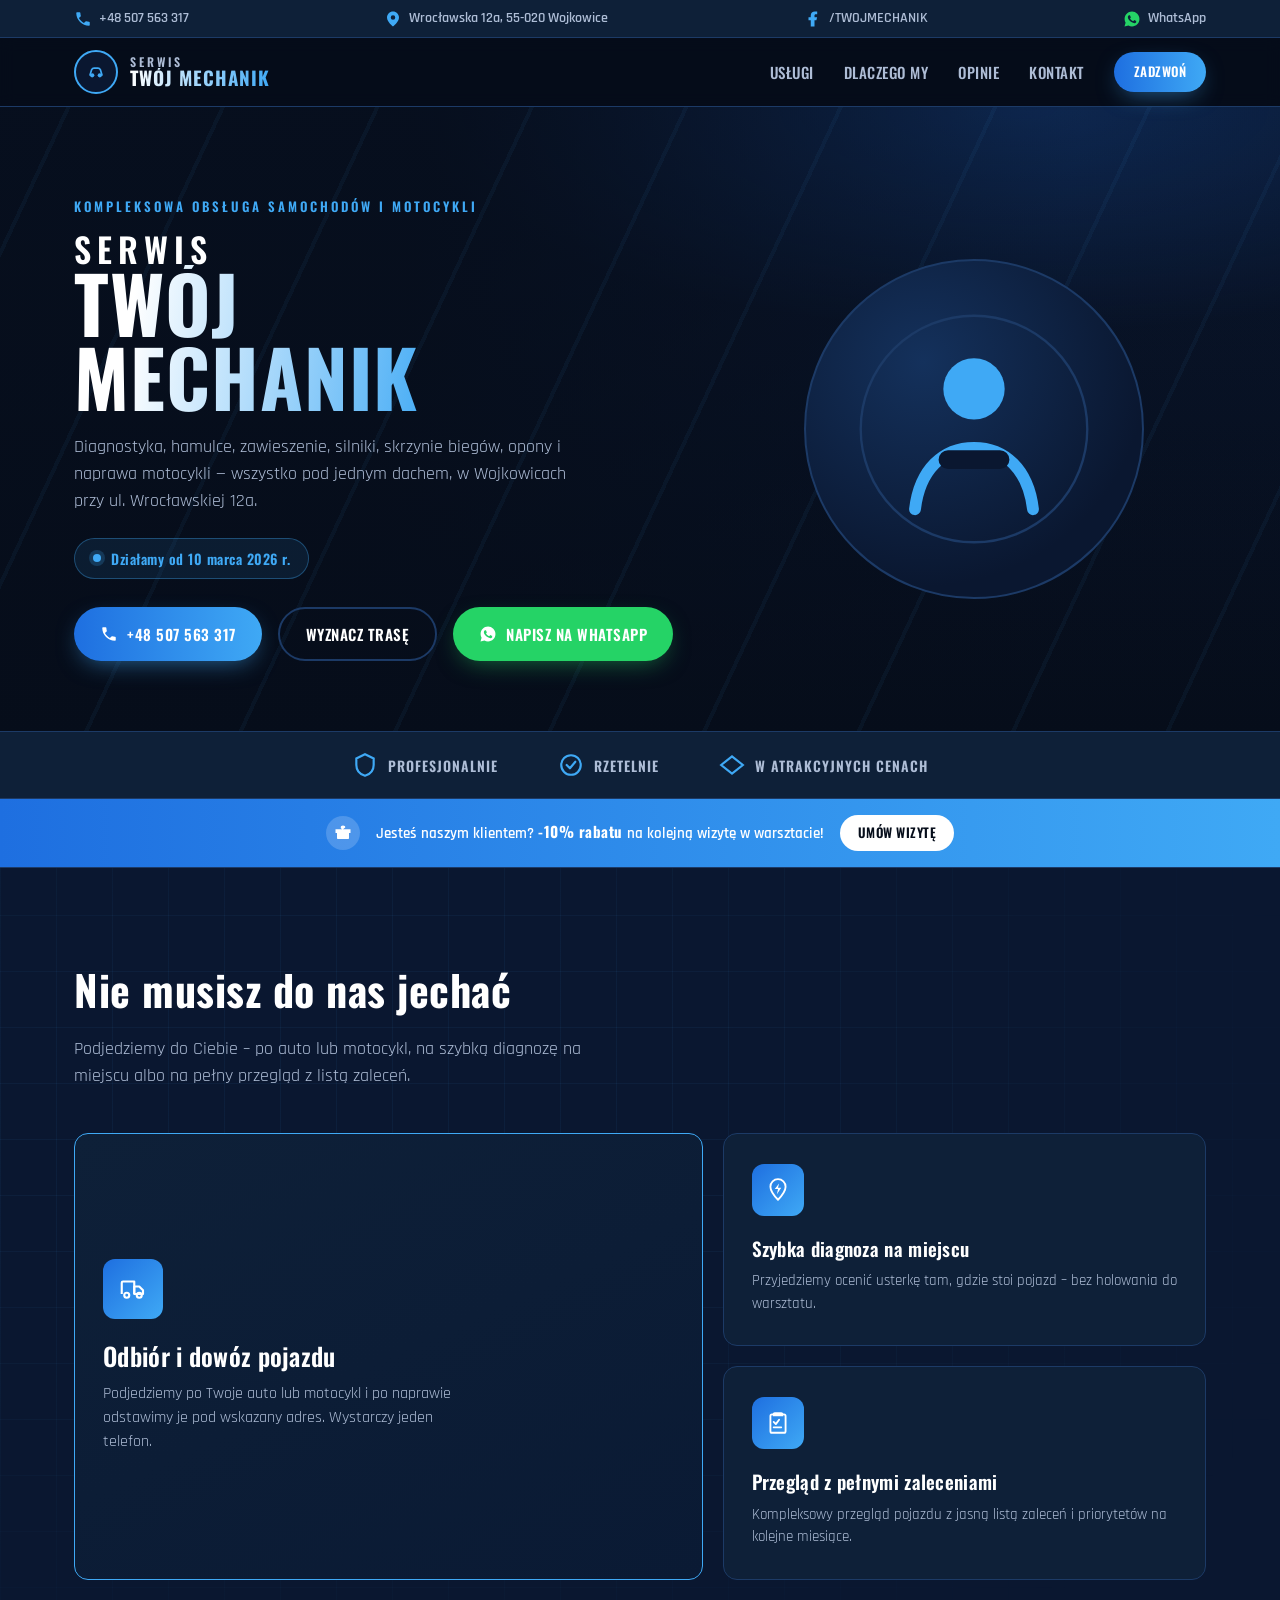
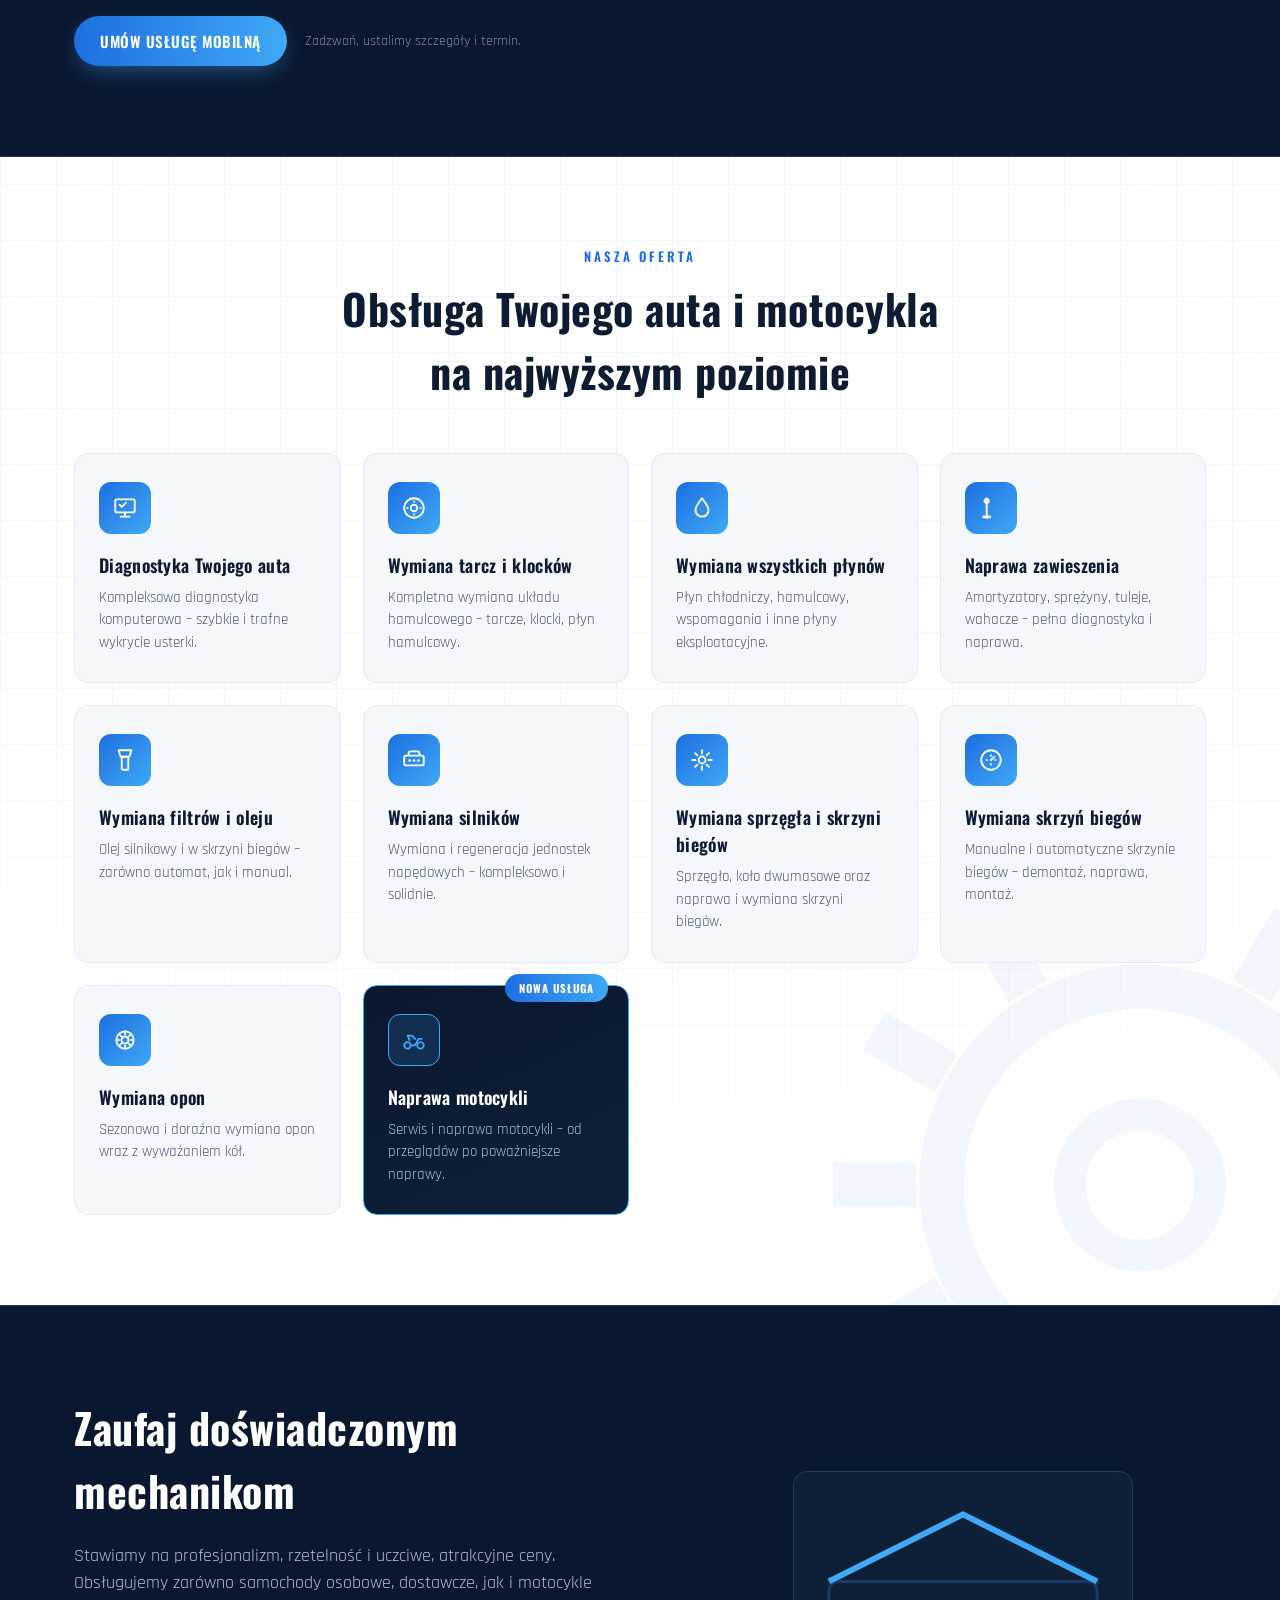
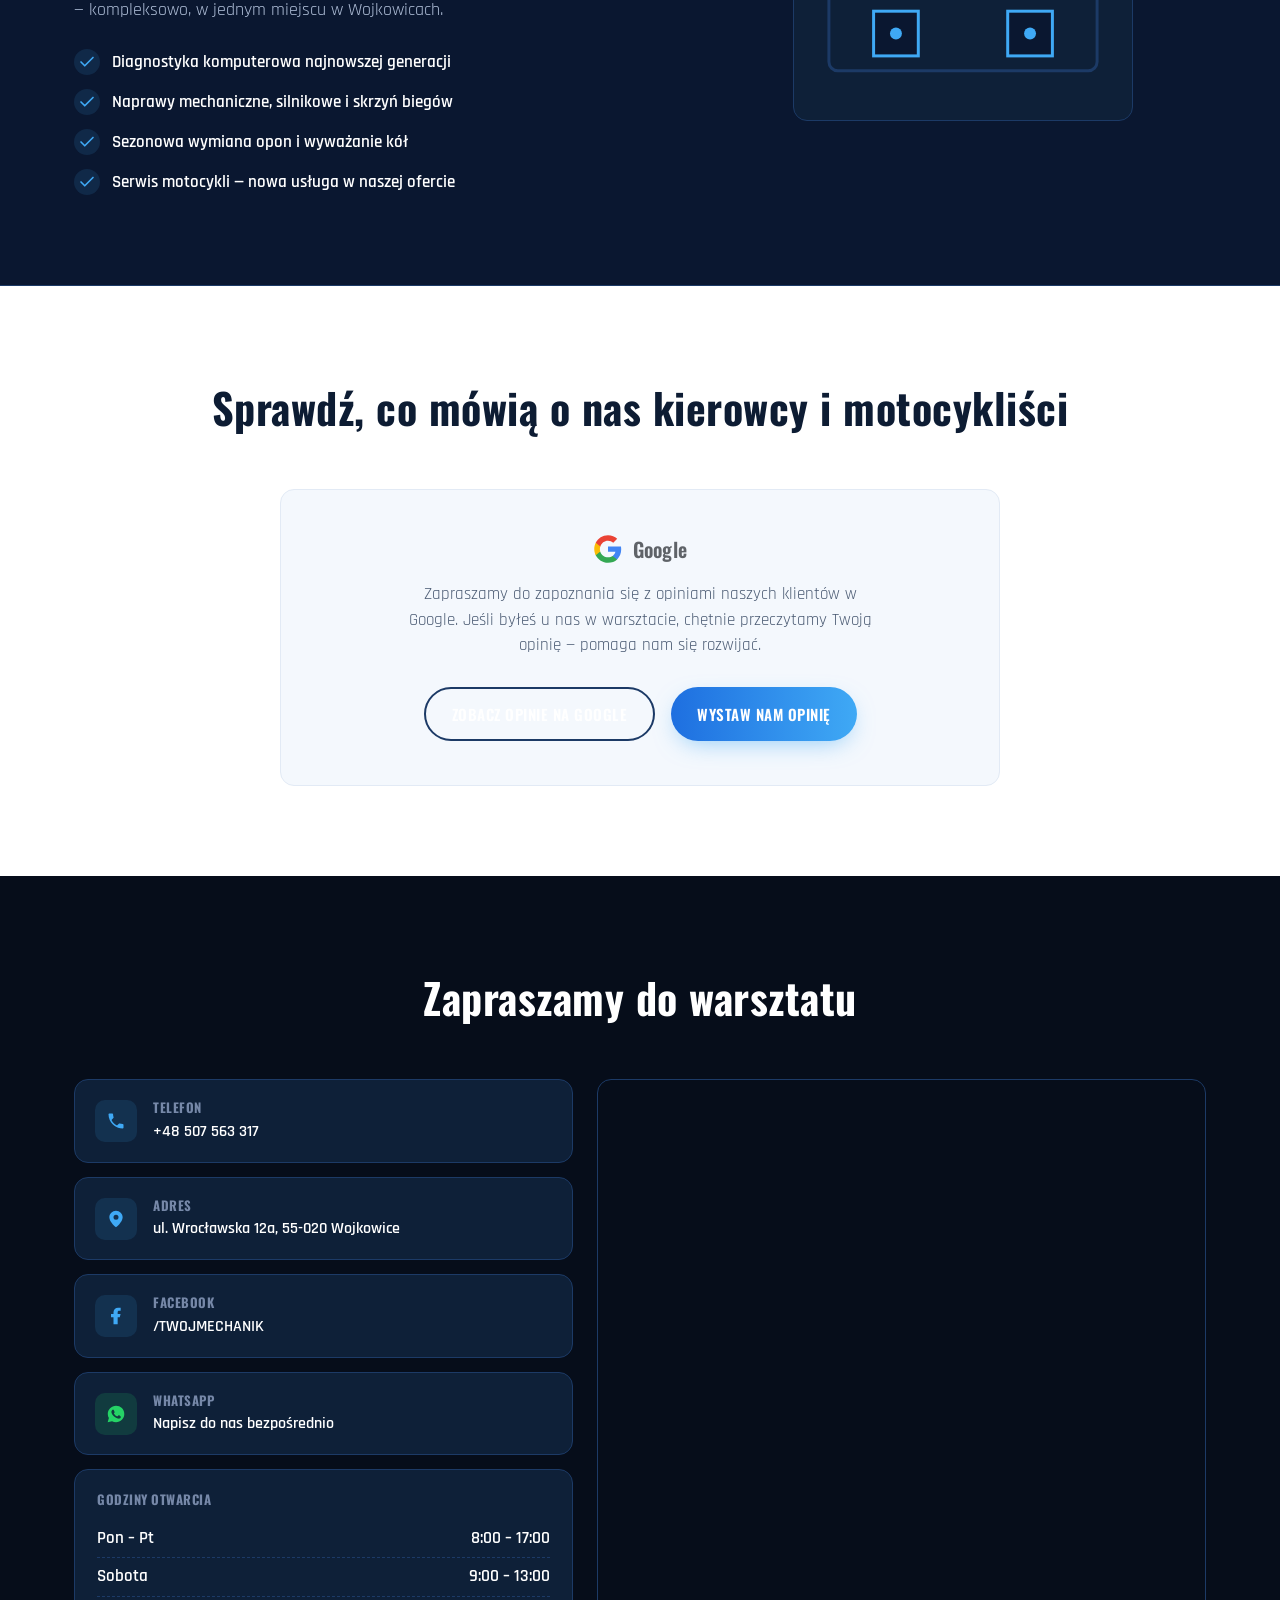
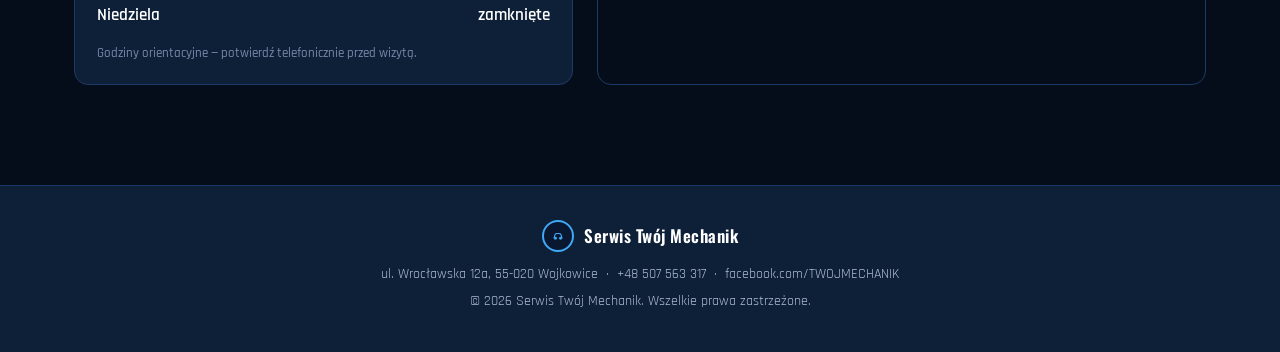
==== commit 4d64fdf2: "Cut repetitive eyebrows, add mobile-service differentiator section Applying design-taste-frontend gu" ====
--- a/index-v2.html
+++ b/index-v2.html
@@ -132,6 +132,45 @@
       <span class="promo-icon"><svg class="icon-sm" viewBox="0 0 24 24"><path d="M20 12v7a1 1 0 01-1 1H5a1 1 0 01-1-1v-7M2 7h20v5H2zM12 22V7M12 7c-1.5 0-3-1-3-2.5S10 2 12 2s3 1 3 2.5S13.5 7 12 7zm0 0c1.5 0 3-1 3-2.5"/></svg></span>
       <p class="promo-text">Jesteś naszym klientem? <strong>-10% rabatu</strong> na kolejną wizytę w warsztacie!</p>
       <a href="tel:+48507563317" class="promo-cta">Umów wizytę</a>
+    </div>
+  </section>
+
+  <section id="mobilne" class="mobile-services">
+    <div class="mobile-services-bg" aria-hidden="true"></div>
+    <div class="container">
+      <h2 class="section-title section-title-light">Nie musisz do nas jechać</h2>
+      <p class="mobile-services-lead">Podjedziemy do Ciebie – po auto lub motocykl, na szybką diagnozę na miejscu albo na pełny przegląd z listą zaleceń.</p>
+
+      <div class="mobile-services-grid">
+        <div class="mobile-service mobile-service-featured">
+          <div class="mobile-service-icon">
+            <svg viewBox="0 0 24 24"><path d="M3 16V7a1 1 0 011-1h9v10" fill="none" stroke="currentColor" stroke-width="1.7" stroke-linejoin="round"/><path d="M13 10h4l3 3v3h-7v-6z" fill="none" stroke="currentColor" stroke-width="1.7" stroke-linejoin="round"/><circle cx="7" cy="17" r="2" fill="none" stroke="currentColor" stroke-width="1.7"/><circle cx="17" cy="17" r="2" fill="none" stroke="currentColor" stroke-width="1.7"/></svg>
+          </div>
+          <h3>Odbiór i dowóz pojazdu</h3>
+          <p>Podjedziemy po Twoje auto lub motocykl i po naprawie odstawimy je pod wskazany adres. Wystarczy jeden telefon.</p>
+        </div>
+
+        <div class="mobile-service">
+          <div class="mobile-service-icon">
+            <svg viewBox="0 0 24 24"><path d="M12 21s7-7.2 7-12a7 7 0 10-14 0c0 4.8 7 12 7 12z" fill="none" stroke="currentColor" stroke-width="1.7" stroke-linejoin="round"/><path d="M13 6l-4 5h3l-1 5 4-6h-3l1-4z" fill="currentColor"/></svg>
+          </div>
+          <h3>Szybka diagnoza na miejscu</h3>
+          <p>Przyjedziemy ocenić usterkę tam, gdzie stoi pojazd – bez holowania do warsztatu.</p>
+        </div>
+
+        <div class="mobile-service">
+          <div class="mobile-service-icon">
+            <svg viewBox="0 0 24 24"><rect x="5" y="4" width="14" height="17" rx="1.5" fill="none" stroke="currentColor" stroke-width="1.7"/><path d="M9 3h6a1 1 0 011 1v1H8V4a1 1 0 011-1z" fill="none" stroke="currentColor" stroke-width="1.7"/><path d="M8 11l2 2 3-4M8 16h7" stroke="currentColor" stroke-width="1.7" stroke-linecap="round" stroke-linejoin="round" fill="none"/></svg>
+          </div>
+          <h3>Przegląd z pełnymi zaleceniami</h3>
+          <p>Kompleksowy przegląd pojazdu z jasną listą zaleceń i priorytetów na kolejne miesiące.</p>
+        </div>
+      </div>
+
+      <div class="mobile-services-cta">
+        <a href="tel:+48507563317" class="btn btn-primary">Umów usługę mobilną</a>
+        <span class="mobile-services-note">Zadzwoń, ustalimy szczegóły i termin.</span>
+      </div>
     </div>
   </section>
 
@@ -231,7 +270,6 @@
   <section id="dlaczego-my" class="why">
     <div class="container why-inner">
       <div class="why-text">
-        <p class="section-eyebrow">Dlaczego my</p>
         <h2 class="section-title">Zaufaj doświadczonym mechanikom</h2>
         <p class="hero-desc">Stawiamy na profesjonalizm, rzetelność i uczciwe, atrakcyjne ceny. Obsługujemy zarówno samochody osobowe, dostawcze, jak i motocykle — kompleksowo, w jednym miejscu w Wojkowicach.</p>
         <ul class="why-list">
@@ -258,7 +296,6 @@
 
   <section id="opinie" class="reviews">
     <div class="container">
-      <p class="section-eyebrow">Opinie klientów</p>
       <h2 class="section-title">Sprawdź, co mówią o nas kierowcy i motocykliści</h2>
       <div class="reviews-card">
         <div class="reviews-google-badge">
@@ -276,7 +313,6 @@
 
   <section id="kontakt" class="contact">
     <div class="container">
-      <p class="section-eyebrow section-eyebrow-light">Kontakt</p>
       <h2 class="section-title section-title-light">Zapraszamy do warsztatu</h2>
 
       <div class="contact-grid">
--- a/css/style.css
+++ b/css/style.css
@@ -433,6 +433,99 @@
   letter-spacing: .5px;
 }
 .section-title-light { color: var(--white); }
+
+/* ---------- Mobile services (differentiator) ---------- */
+.mobile-services {
+  position: relative;
+  overflow: hidden;
+  background: var(--bg-navy);
+  padding: 90px 0;
+  border-top: 1px solid var(--border-navy);
+  border-bottom: 1px solid var(--border-navy);
+}
+.mobile-services-bg {
+  position: absolute;
+  inset: 0;
+  z-index: 0;
+  pointer-events: none;
+  background-image:
+    repeating-linear-gradient(0deg, rgba(63,169,245,.06) 0 1px, transparent 1px 56px),
+    repeating-linear-gradient(90deg, rgba(63,169,245,.06) 0 1px, transparent 1px 56px);
+  mask-image: radial-gradient(ellipse 80% 70% at 30% 30%, #000 35%, transparent 100%);
+  -webkit-mask-image: radial-gradient(ellipse 80% 70% at 30% 30%, #000 35%, transparent 100%);
+}
+.mobile-services > .container { position: relative; z-index: 1; }
+.mobile-services .section-title {
+  text-align: left;
+  max-width: 640px;
+  margin: 0 0 14px;
+}
+.mobile-services-lead {
+  color: var(--gray);
+  font-size: 18px;
+  max-width: 560px;
+  margin: 0 0 44px;
+}
+.mobile-services-grid {
+  display: grid;
+  grid-template-columns: 1.3fr 1fr;
+  grid-template-rows: repeat(2, 1fr);
+  gap: 20px;
+  margin-bottom: 36px;
+}
+.mobile-service {
+  background: var(--bg-navy-light);
+  border: 1px solid var(--border-navy);
+  border-radius: var(--radius);
+  padding: 30px 28px;
+  transition: border-color 160ms var(--ease-out), transform 160ms var(--ease-out);
+}
+.mobile-service:hover { border-color: var(--accent-cyan); transform: translateY(-3px); }
+.mobile-service-featured {
+  grid-row: span 2;
+  display: flex;
+  flex-direction: column;
+  justify-content: center;
+  background: linear-gradient(155deg, var(--bg-navy-light), #0a1a34);
+  border-color: var(--accent-cyan);
+}
+.mobile-service-icon {
+  width: 52px;
+  height: 52px;
+  border-radius: 12px;
+  background: linear-gradient(135deg, var(--accent-blue), var(--accent-cyan));
+  display: flex;
+  align-items: center;
+  justify-content: center;
+  margin-bottom: 18px;
+  color: var(--white);
+}
+.mobile-service-icon svg { width: 26px; height: 26px; }
+.mobile-service-featured .mobile-service-icon { width: 60px; height: 60px; }
+.mobile-service-featured .mobile-service-icon svg { width: 30px; height: 30px; }
+.mobile-service h3 {
+  font-family: var(--font-head);
+  font-size: 19px;
+  font-weight: 600;
+  margin: 0 0 8px;
+  color: var(--white);
+  letter-spacing: .3px;
+}
+.mobile-service-featured h3 { font-size: 25px; }
+.mobile-service p { margin: 0; color: var(--gray); font-size: 15px; }
+.mobile-service-featured p { font-size: 16px; max-width: 380px; }
+.mobile-services-cta {
+  display: flex;
+  align-items: center;
+  gap: 18px;
+  flex-wrap: wrap;
+}
+.mobile-services-note { color: var(--gray-dark); font-size: 14px; }
+@media (max-width: 760px) {
+  .mobile-services { padding: 60px 0; }
+  .mobile-services-grid { grid-template-columns: 1fr; grid-template-rows: none; }
+  .mobile-service-featured { grid-row: auto; }
+}
 
 /* ---------- Services ---------- */
 .services {
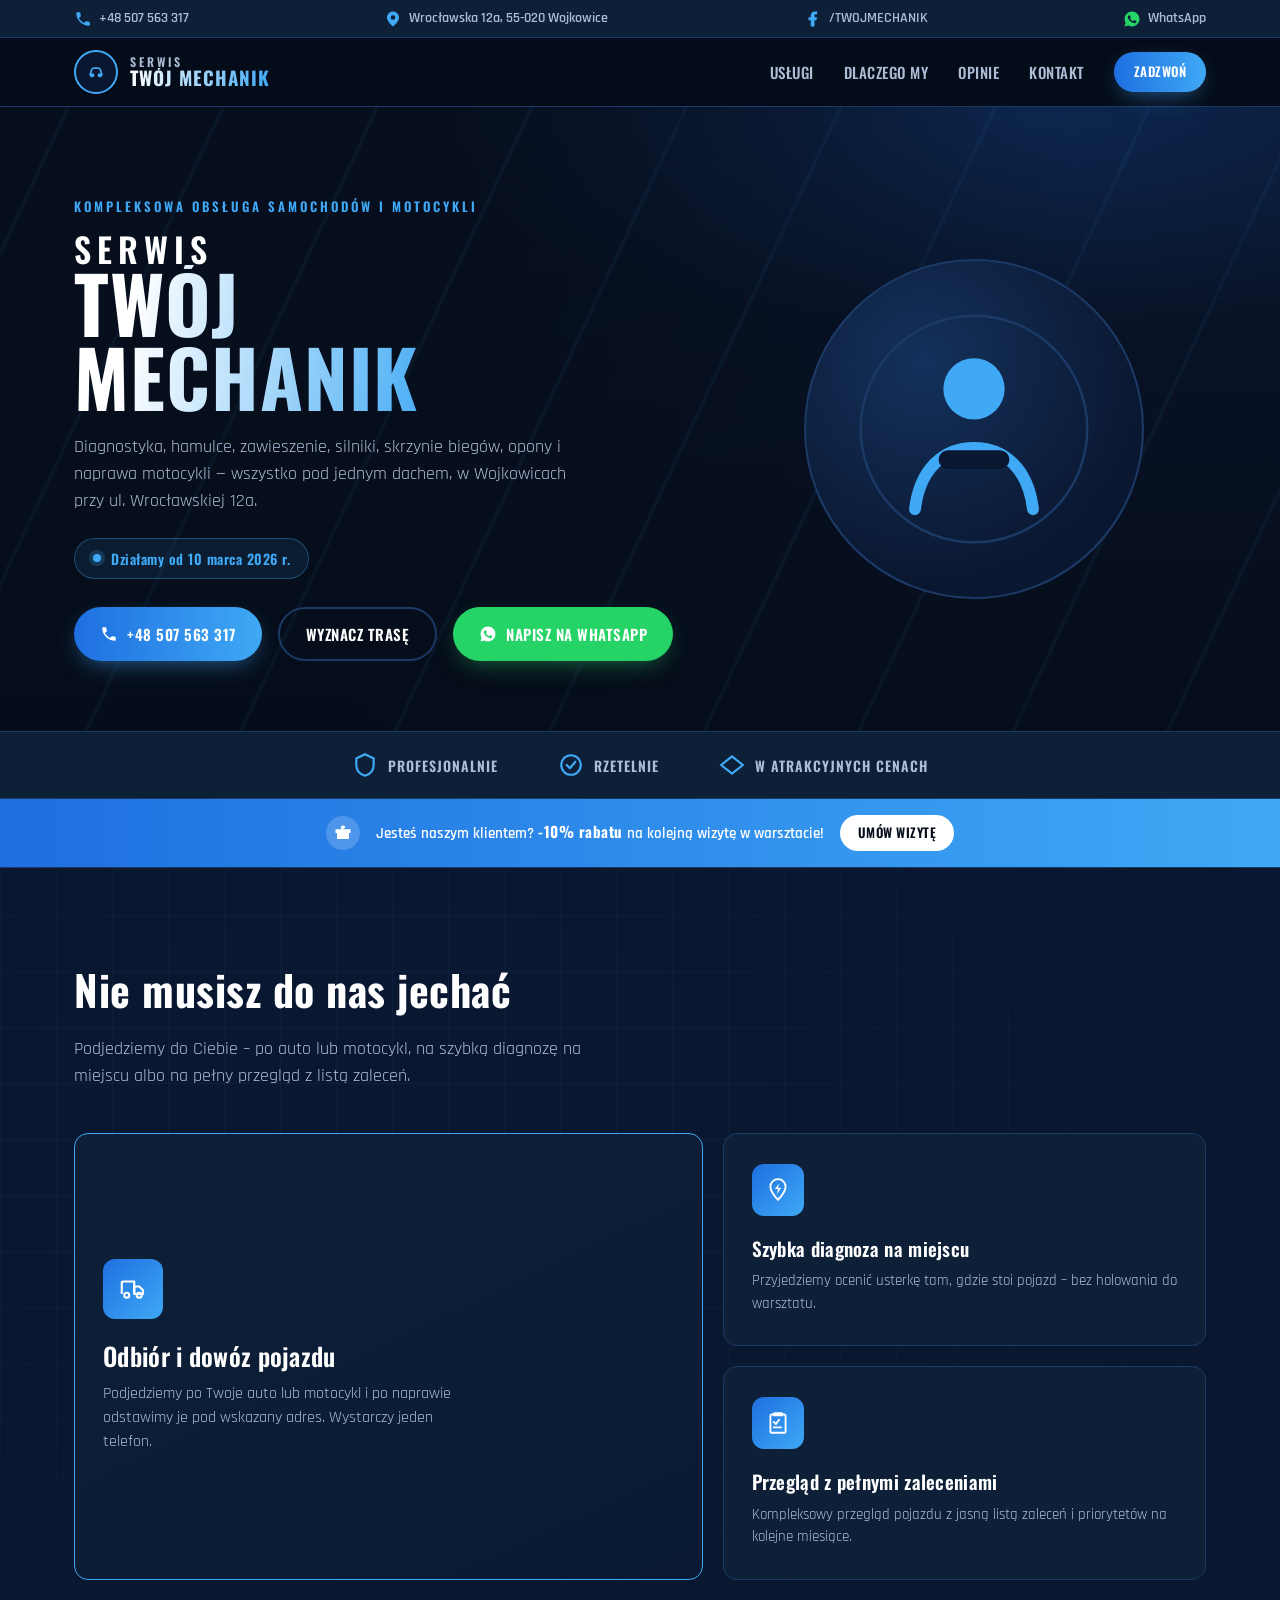
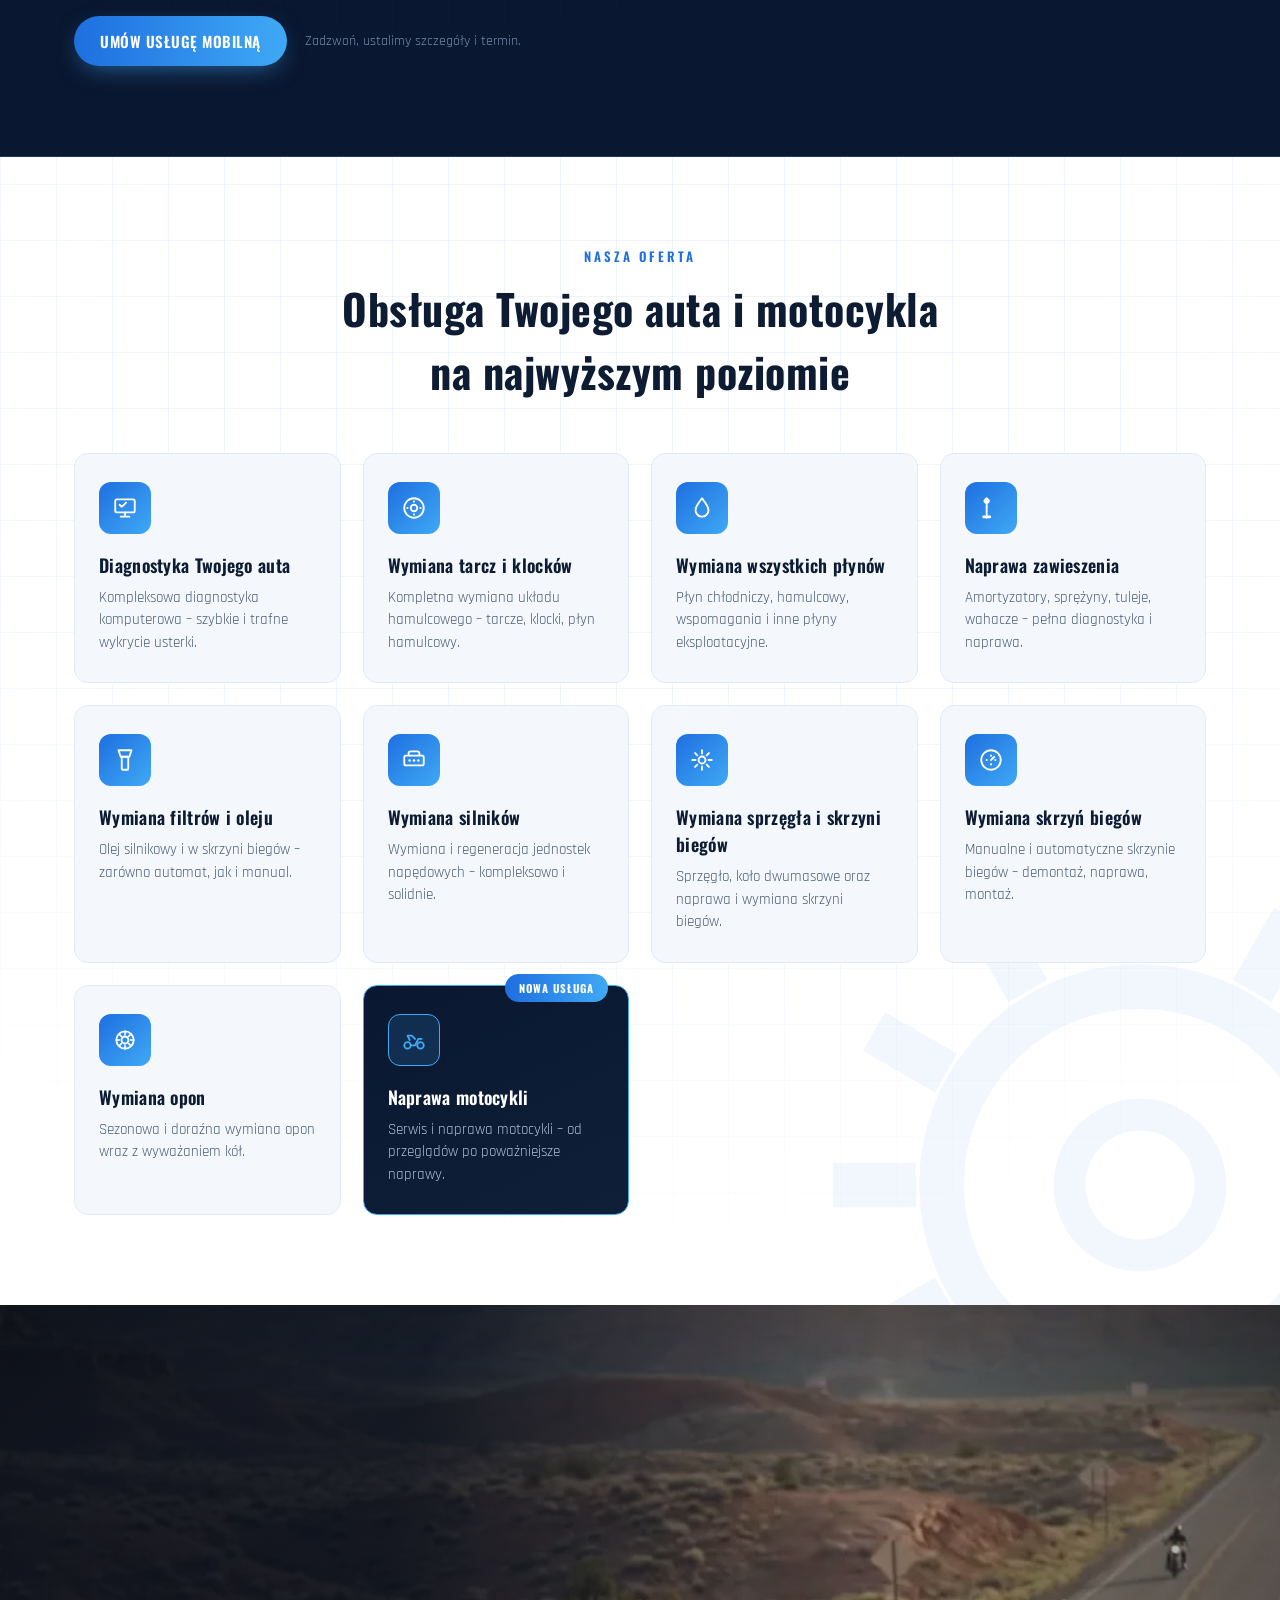
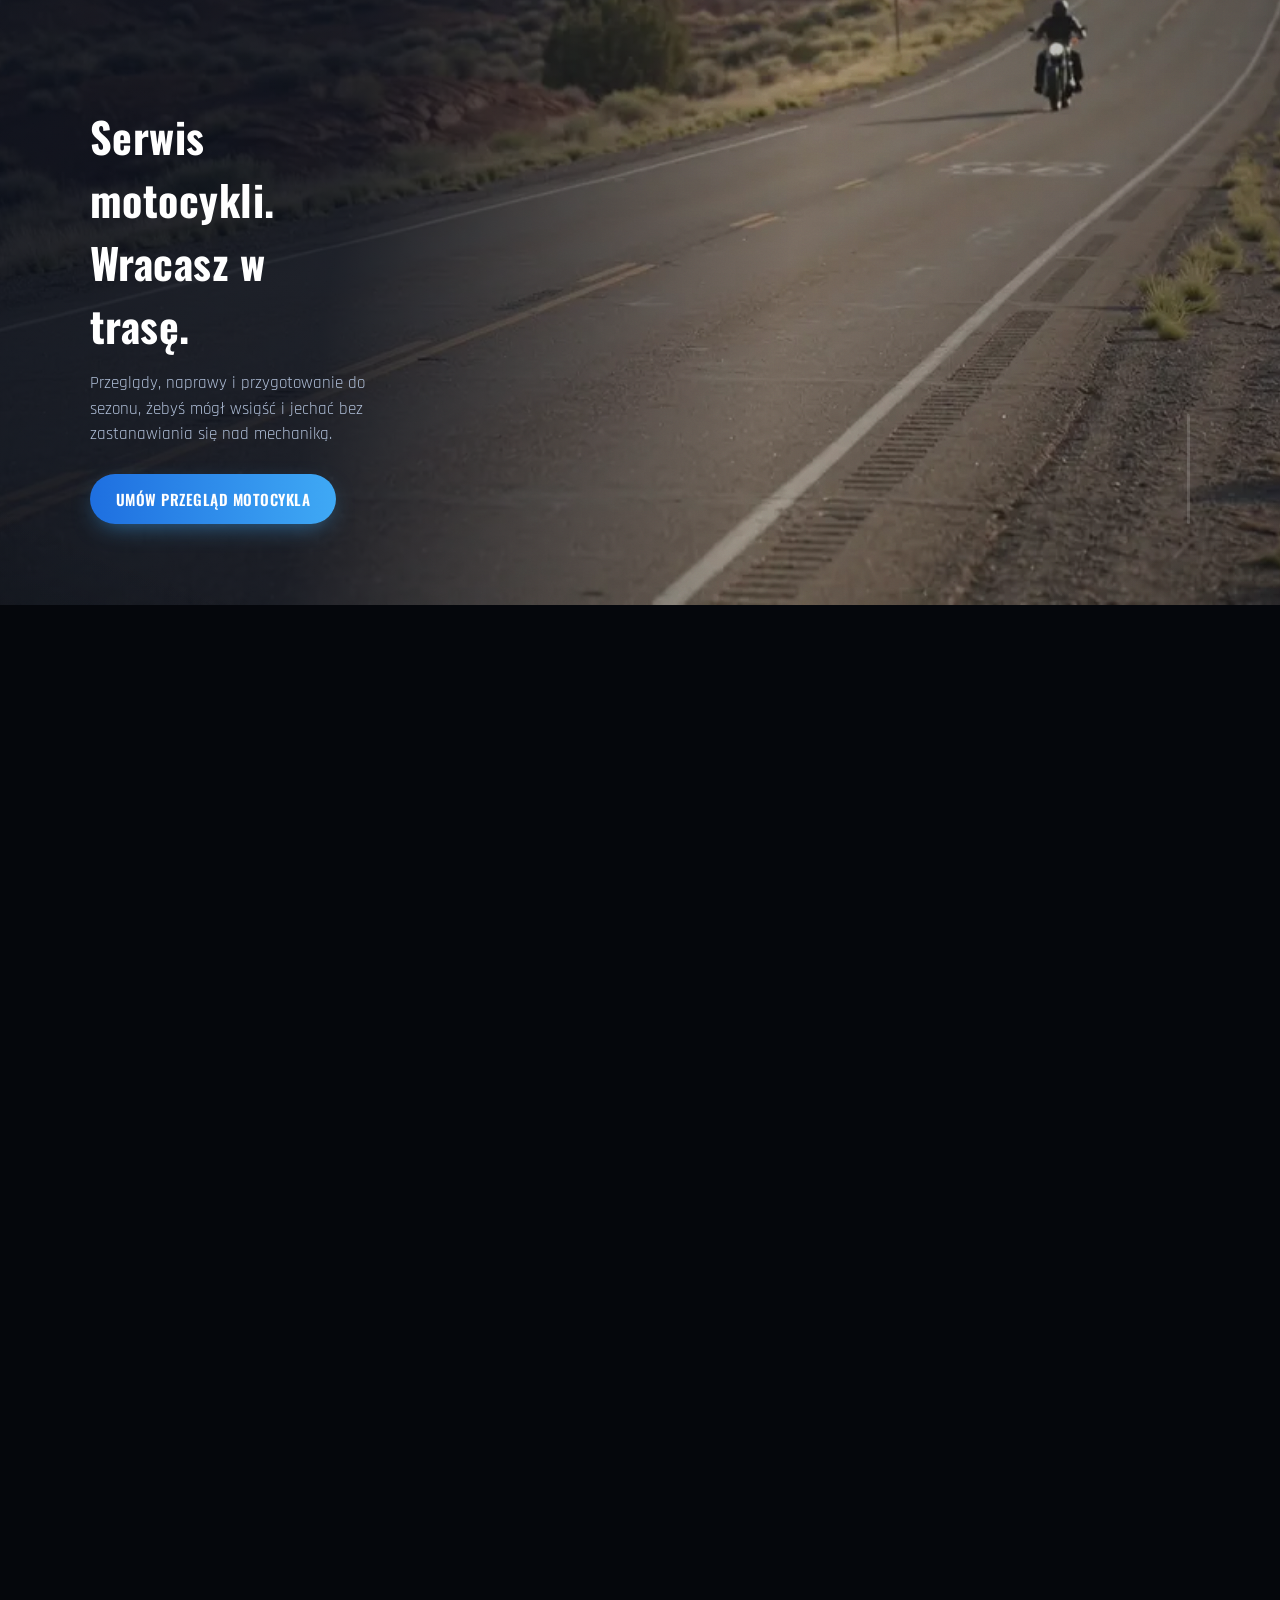
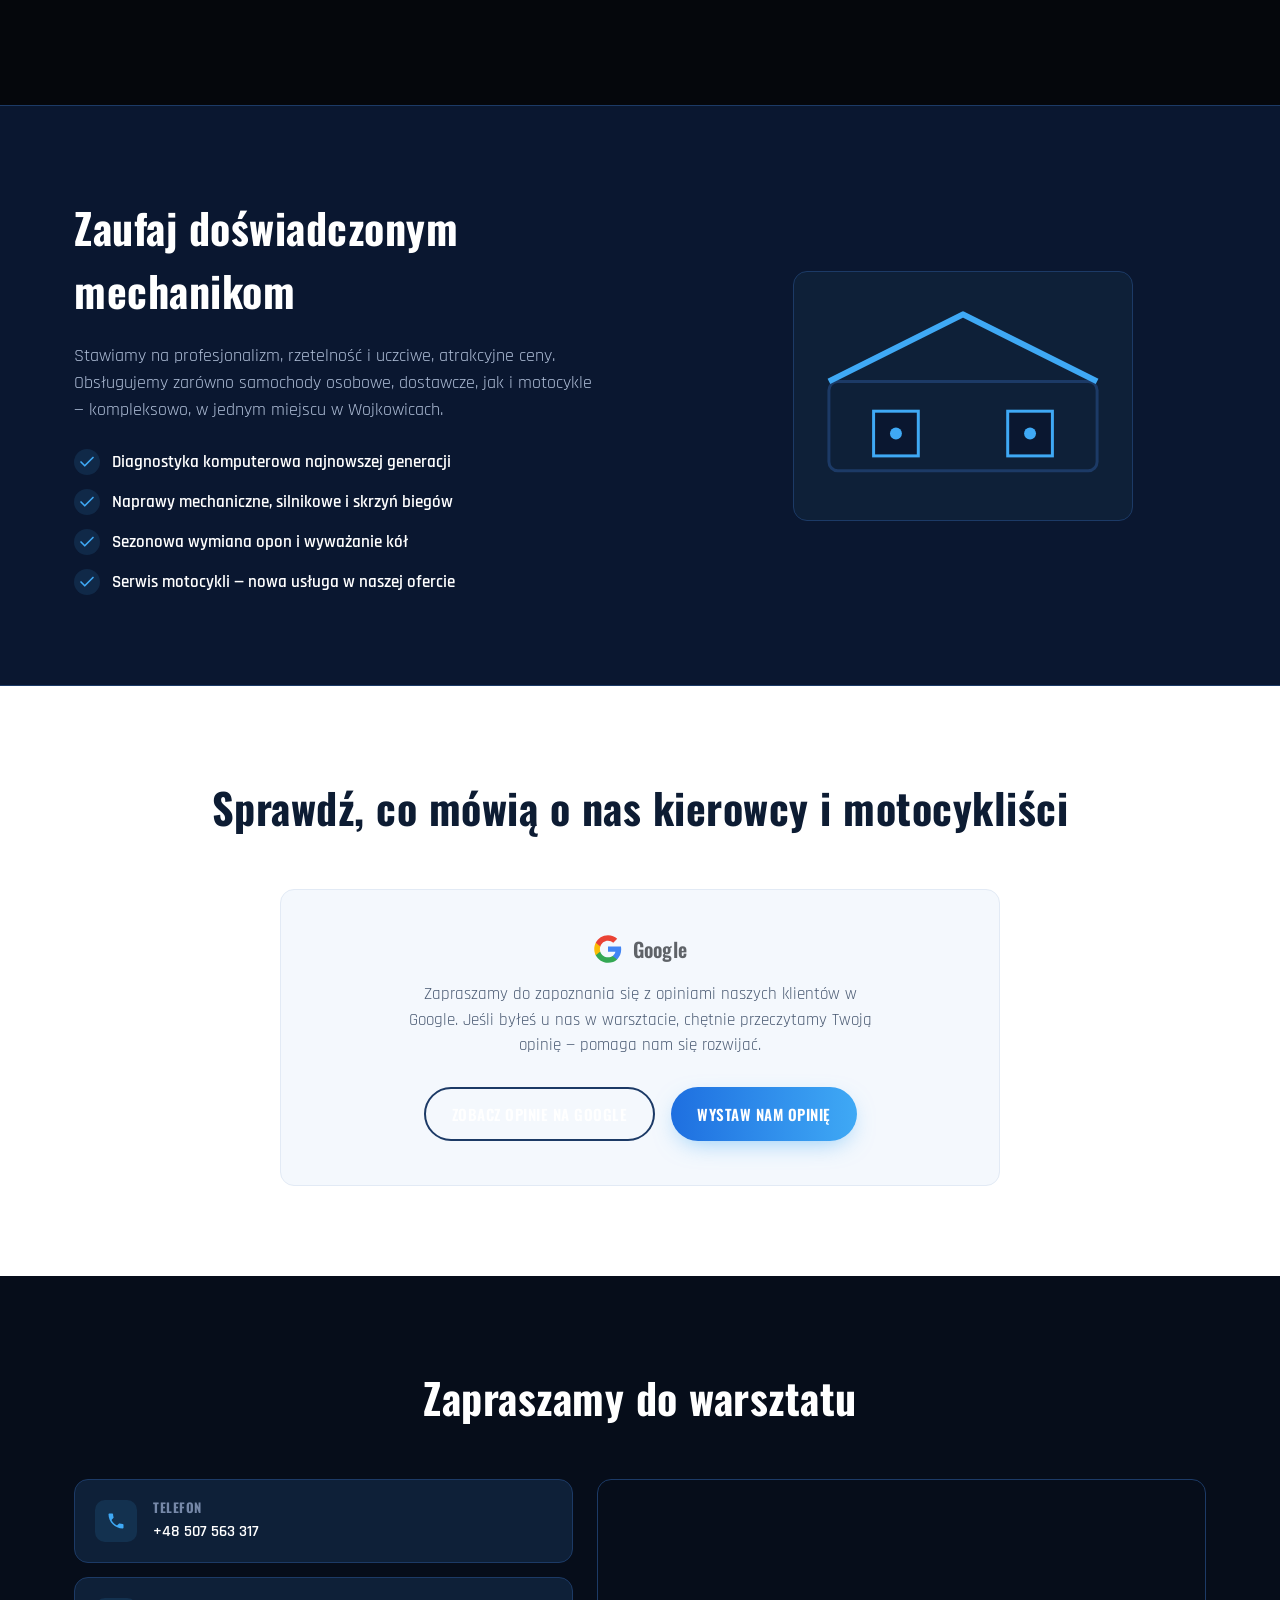
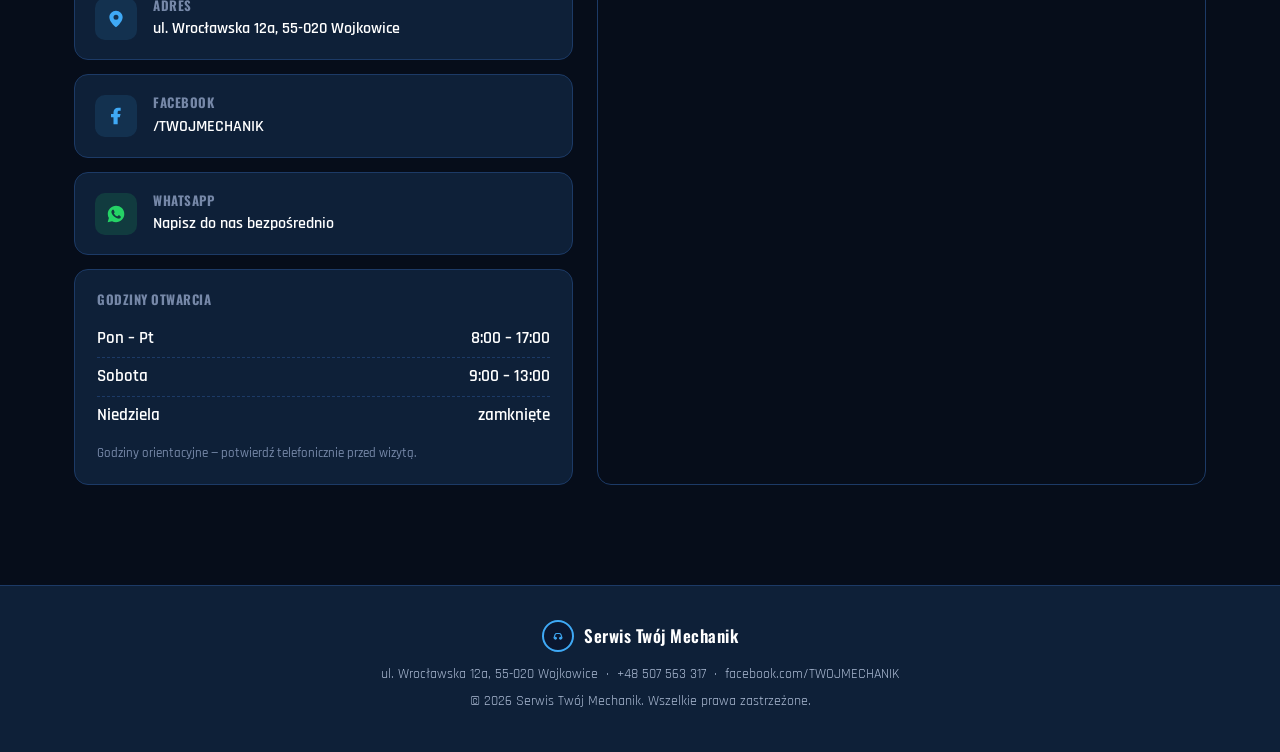
==== commit 6b7e3333: "Add scroll-driven motorcycle showcase section New "Serwis motocykli. Wracasz w trase." section betwe" ====
--- a/index-v2.html
+++ b/index-v2.html
@@ -267,6 +267,23 @@
     </div>
   </section>
 
+  <section id="motocykle" class="moto-scroll">
+    <div class="moto-scroll-track">
+      <div class="moto-scroll-sticky">
+        <canvas class="moto-canvas" aria-hidden="true"></canvas>
+        <div class="moto-scroll-grade" aria-hidden="true"></div>
+        <div class="moto-scroll-vignette" aria-hidden="true"></div>
+        <div class="moto-scroll-grain" aria-hidden="true"></div>
+        <div class="moto-scroll-content">
+          <h2 class="section-title section-title-light">Serwis motocykli.<br>Wracasz w trasę.</h2>
+          <p class="moto-scroll-body">Przeglądy, naprawy i przygotowanie do sezonu, żebyś mógł wsiąść i jechać bez zastanawiania się nad mechaniką.</p>
+          <a href="tel:+48507563317" class="btn btn-primary">Umów przegląd motocykla</a>
+        </div>
+        <div class="moto-scroll-progress" aria-hidden="true"><div class="moto-scroll-progress-fill"></div></div>
+      </div>
+    </div>
+  </section>
+
   <section id="dlaczego-my" class="why">
     <div class="container why-inner">
       <div class="why-text">
@@ -394,6 +411,9 @@
   <svg viewBox="0 0 24 24"><path d="M6.6 10.8c1.4 2.8 3.8 5.1 6.6 6.6l2.2-2.2c.3-.3.7-.4 1-.2 1.1.4 2.3.6 3.6.6.6 0 1 .4 1 1V20c0 .6-.4 1-1 1C10.9 21 3 13.1 3 3.9c0-.6.4-1 1-1h3.5c.6 0 1 .4 1 1 0 1.2.2 2.4.6 3.6.1.4 0 .8-.3 1L6.6 10.8z"/></svg>
 </a>
 
+<script src="js/vendor/gsap.min.js"></script>
+<script src="js/vendor/ScrollTrigger.min.js"></script>
 <script src="js/main.js"></script>
+<script src="js/moto-scroll.js"></script>
 </body>
 </html>
--- a/css/style.css
+++ b/css/style.css
@@ -641,6 +641,99 @@
   text-transform: uppercase;
   padding: 6px 14px;
   border-radius: 999px;
+}
+
+/* ---------- Motorcycle scroll showcase ---------- */
+.moto-scroll {
+  position: relative;
+  background: #05070c;
+}
+.moto-scroll-track {
+  position: relative;
+  height: 400vh;
+}
+.moto-scroll-sticky {
+  position: sticky;
+  top: 0;
+  height: 100vh;
+  overflow: hidden;
+  display: flex;
+  align-items: flex-end;
+}
+.moto-canvas {
+  position: absolute;
+  inset: 0;
+  z-index: 0;
+  width: 100%;
+  height: 100%;
+  display: block;
+  background: #05070c;
+}
+.moto-scroll-grade {
+  position: absolute;
+  inset: 0;
+  z-index: 1;
+  pointer-events: none;
+  background: linear-gradient(100deg,
+    rgba(6,13,26,.85) 0%,
+    rgba(6,13,26,.82) 30%,
+    rgba(6,13,26,.15) 62%,
+    rgba(6,13,26,.4) 100%);
+}
+.moto-scroll-vignette {
+  position: absolute;
+  inset: 0;
+  z-index: 2;
+  pointer-events: none;
+  background: radial-gradient(ellipse 120% 90% at 50% 55%, transparent 55%, rgba(0,0,0,.5) 100%);
+}
+.moto-scroll-grain {
+  position: absolute;
+  inset: 0;
+  z-index: 2;
+  pointer-events: none;
+  opacity: .05;
+  mix-blend-mode: overlay;
+  background-image: url("data:image/svg+xml,%3Csvg xmlns='http://www.w3.org/2000/svg' width='120' height='120'%3E%3Cfilter id='n'%3E%3CfeTurbulence type='fractalNoise' baseFrequency='0.9' numOctaves='2' stitchTiles='stitch'/%3E%3C/filter%3E%3Crect width='100%25' height='100%25' filter='url(%23n)'/%3E%3C/svg%3E");
+  background-size: 180px 180px;
+}
+.moto-scroll-content {
+  position: relative;
+  z-index: 3;
+  max-width: 460px;
+  padding: 0 7vw 9vh;
+  opacity: 0;
+  transform: translateY(20px);
+  transition: opacity 500ms var(--ease-out), transform 500ms var(--ease-out);
+}
+.moto-scroll-content.in-view { opacity: 1; transform: translateY(0); }
+.moto-scroll-content .section-title { text-align: left; margin: 0 0 14px; }
+.moto-scroll-body { color: var(--gray); font-size: 17px; max-width: 420px; margin: 0 0 26px; }
+.moto-scroll-progress {
+  position: absolute;
+  right: 7vw;
+  bottom: 9vh;
+  z-index: 3;
+  width: 3px;
+  height: 110px;
+  background: rgba(255,255,255,.15);
+  border-radius: 3px;
+  overflow: hidden;
+}
+.moto-scroll-progress-fill {
+  width: 100%;
+  height: 0%;
+  background: var(--accent-cyan);
+  border-radius: 3px;
+}
+@media (max-width: 900px) {
+  .moto-scroll-progress { display: none; }
+}
+@media (prefers-reduced-motion: reduce) {
+  .moto-scroll-track { height: auto; }
+  .moto-scroll-sticky { position: relative; height: 72vh; min-height: 460px; }
+  .moto-scroll-progress { display: none; }
+  .moto-scroll-content { transition: opacity 300ms ease; transform: none; }
 }
 
 /* ---------- Why us ---------- */
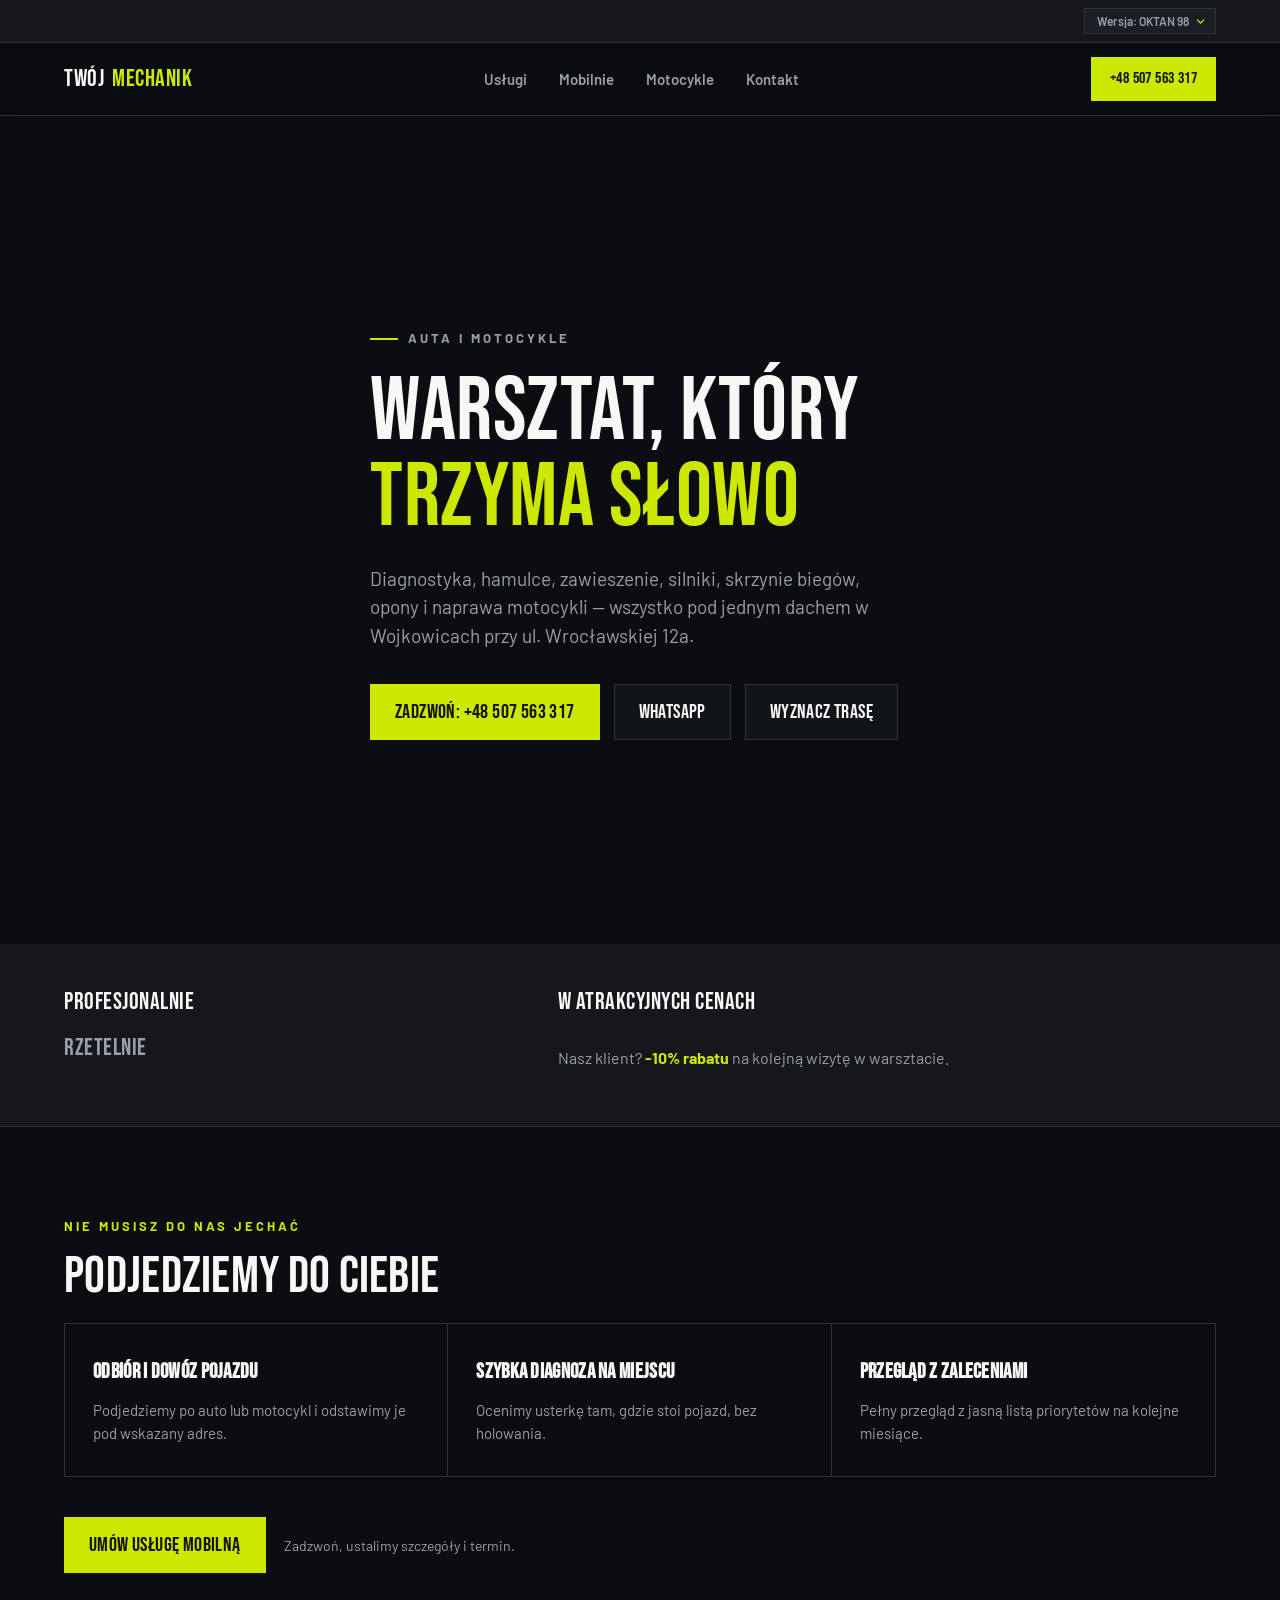
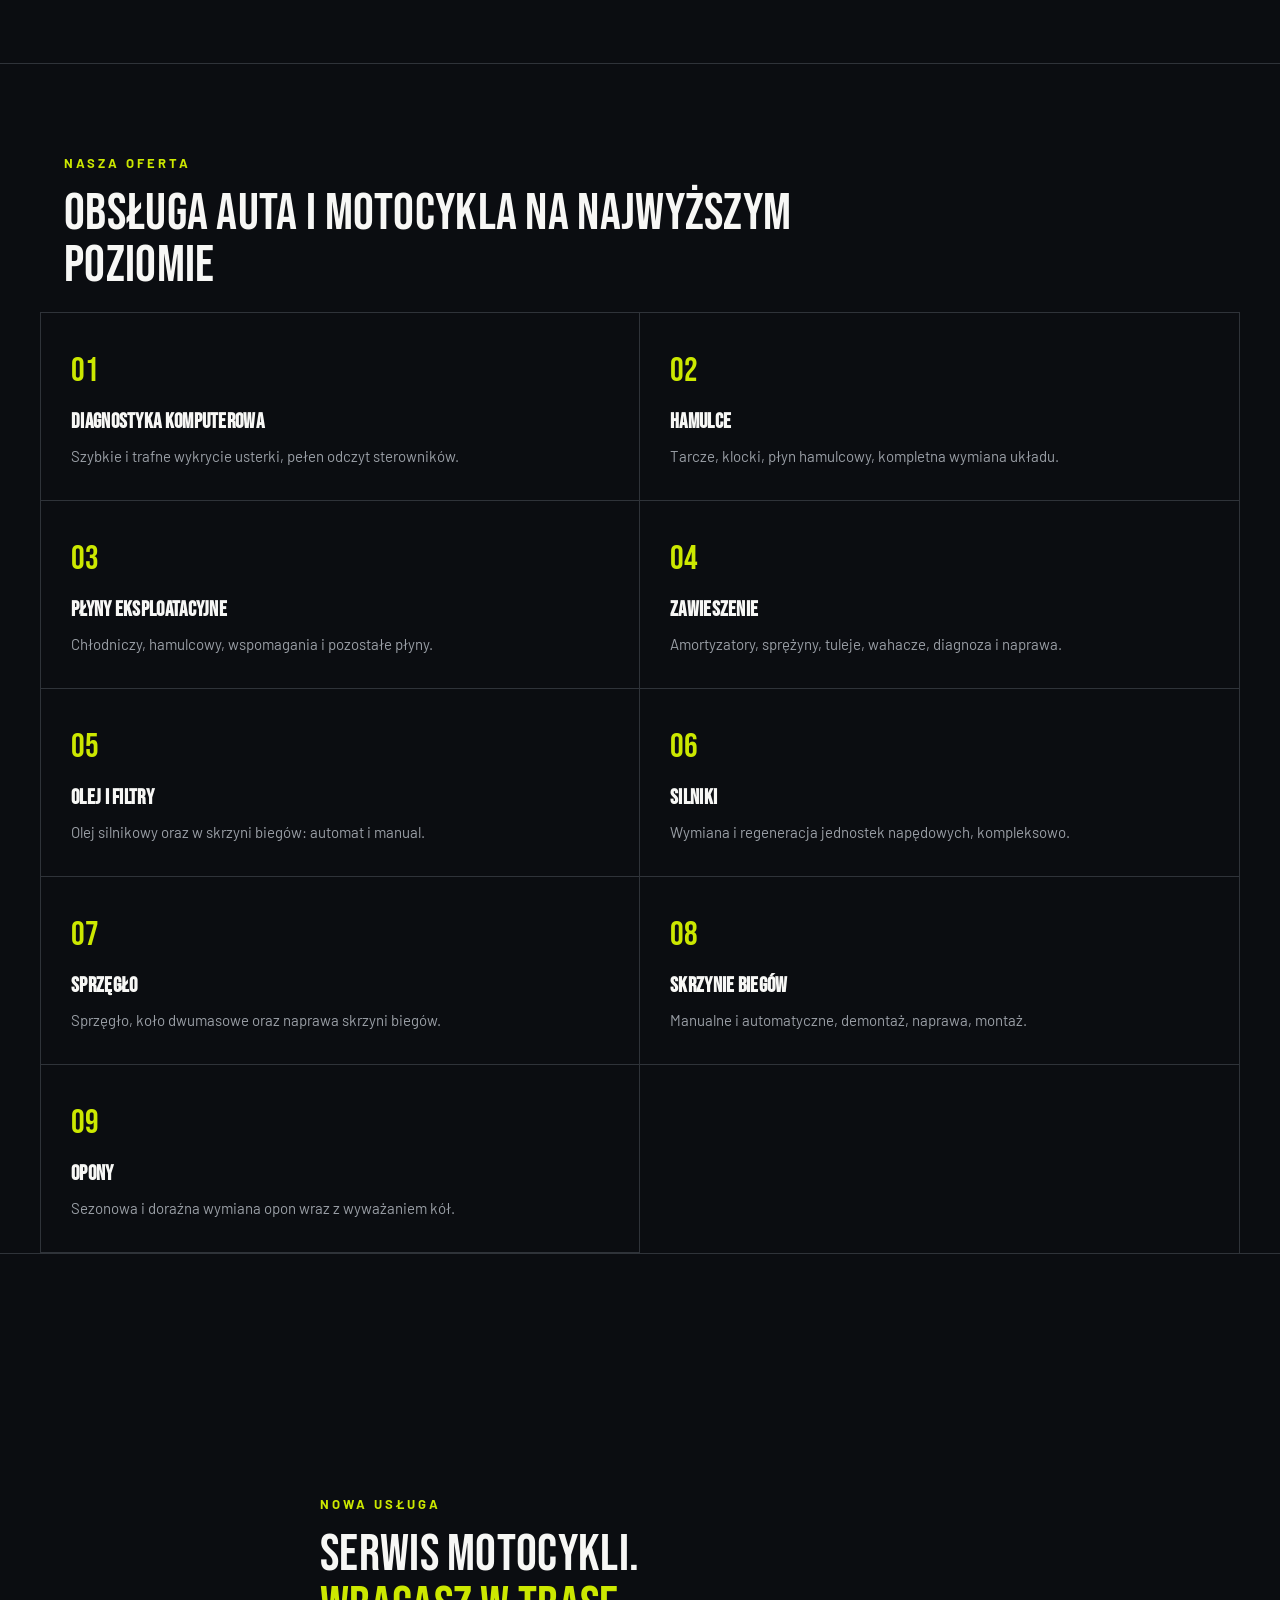
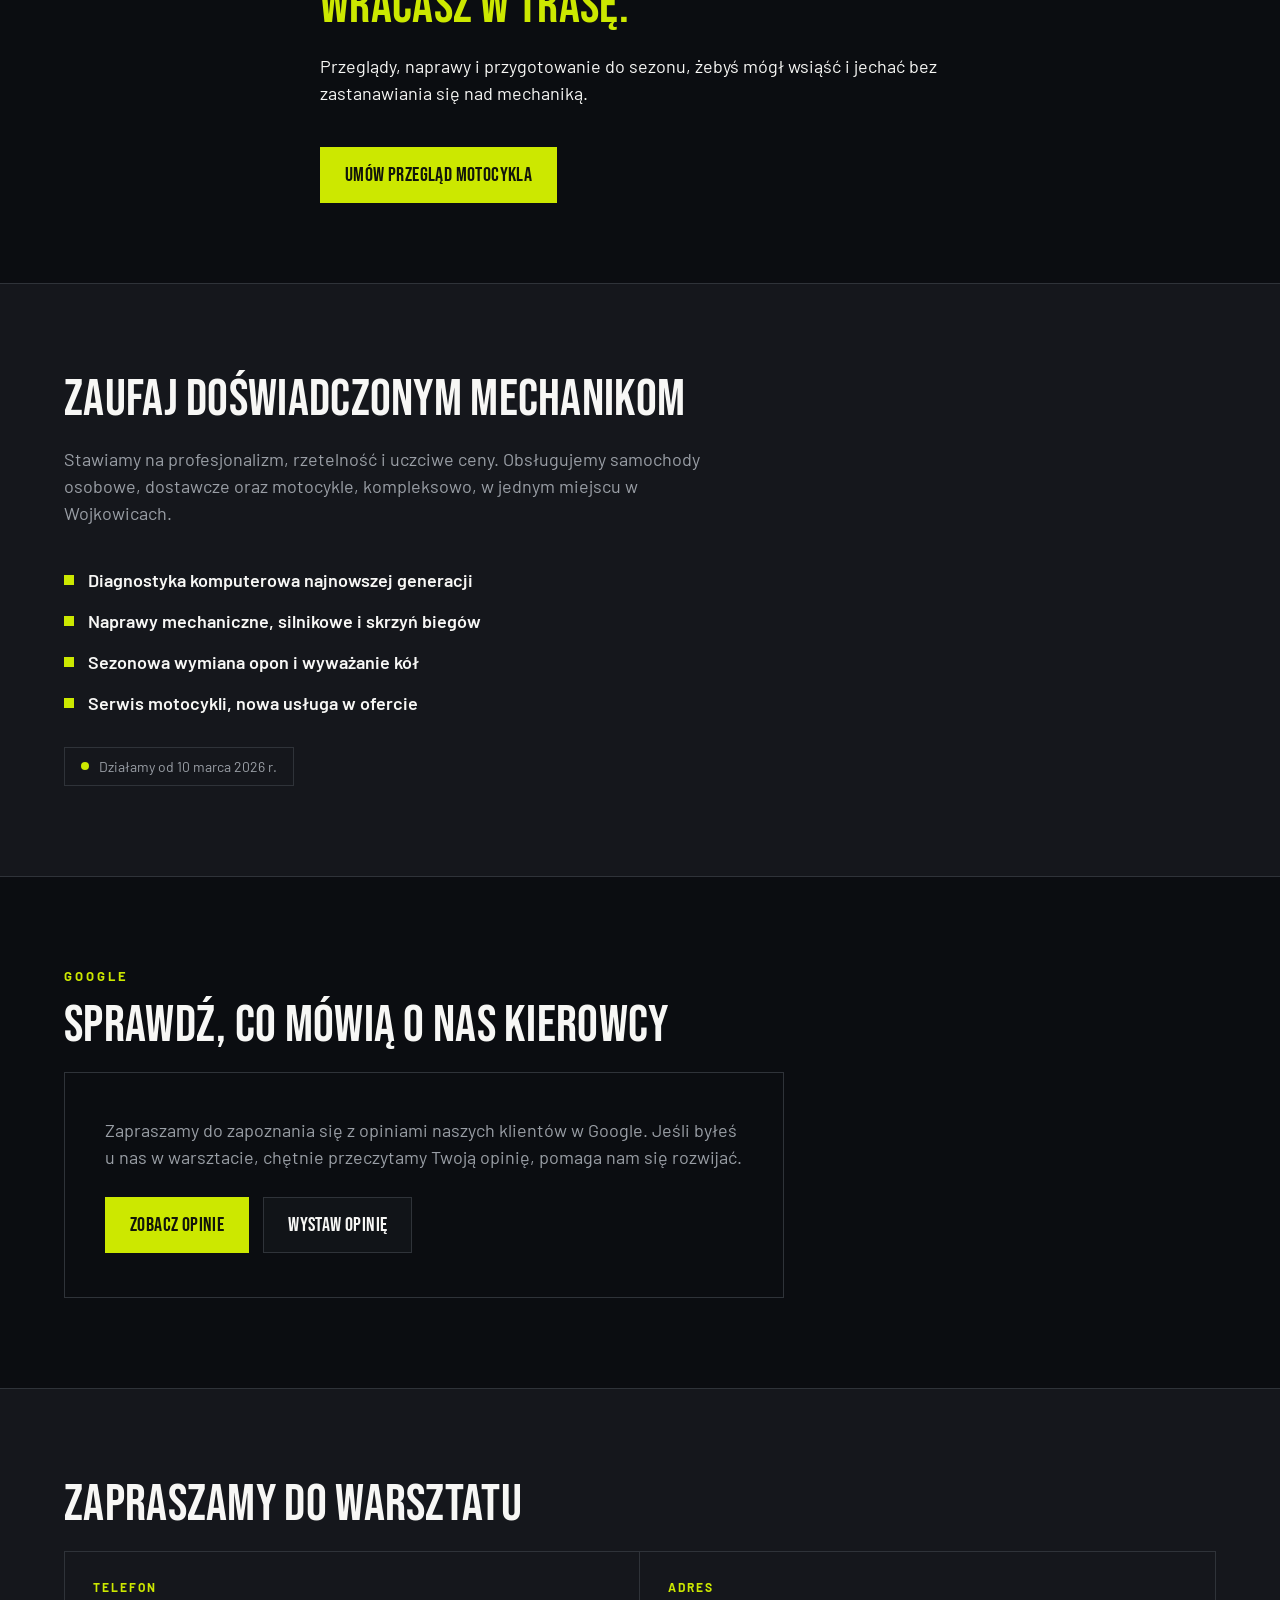
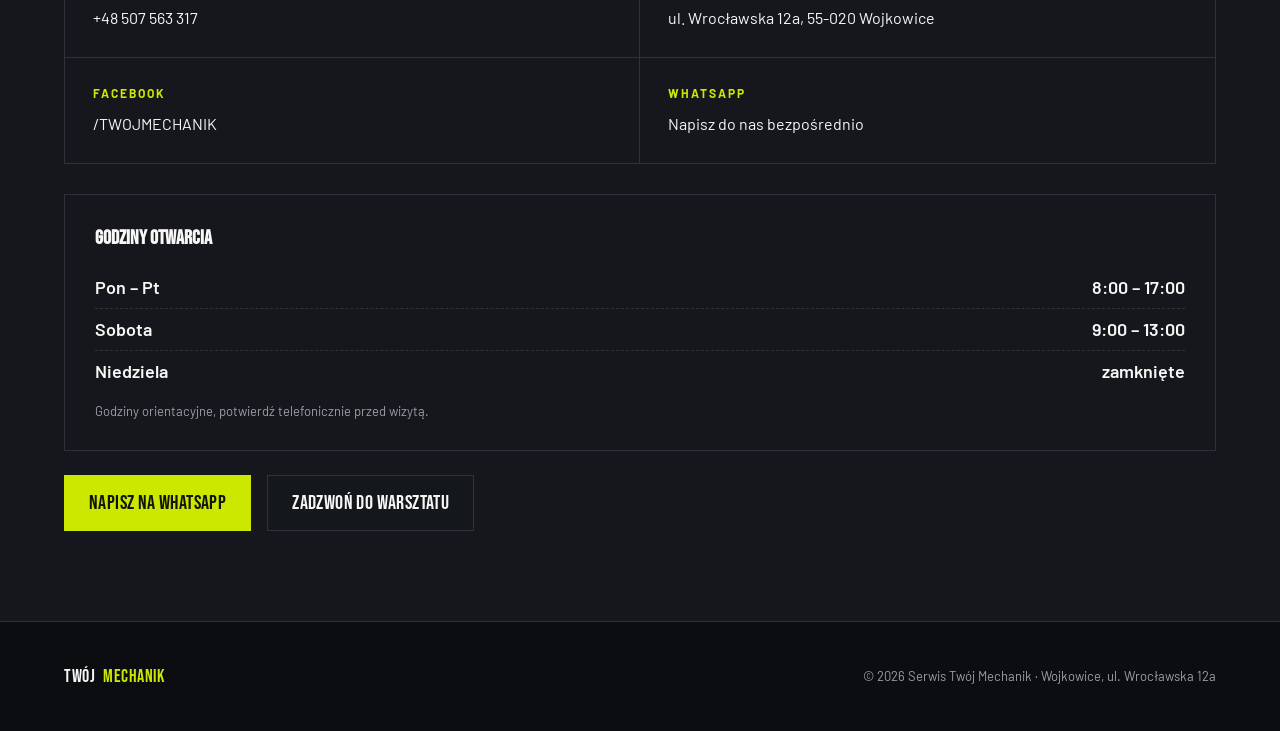
==== commit ac17ad37: "Redesign index-v2 to match OKTAN 98 reference, differentiate v3/v4/v5 - index-v2.html is now a from-" ====
--- a/index-v2.html
+++ b/index-v2.html
@@ -5,415 +5,271 @@
 <meta name="viewport" content="width=device-width, initial-scale=1.0">
 <title>Twój Mechanik – Serwis Samochodowy i Motocyklowy | Wojkowice</title>
 <meta name="description" content="Serwis Twój Mechanik w Wojkowicach – kompleksowa obsługa samochodów i motocykli. Diagnostyka, hamulce, zawieszenie, silniki, skrzynie biegów, opony. Profesjonalnie, rzetelnie, w atrakcyjnych cenach.">
-<meta name="theme-color" content="#0a1730">
+<meta name="theme-color" content="#0b0d11">
 
 <meta property="og:type" content="business.business">
 <meta property="og:title" content="Serwis Twój Mechanik – Wojkowice">
 <meta property="og:description" content="Kompleksowa obsługa samochodów i motocykli. Diagnostyka, hamulce, zawieszenie, silniki, skrzynie biegów, opony, naprawa motocykli.">
 <meta property="og:locale" content="pl_PL">
 
-<link rel="icon" href="data:image/svg+xml,%3Csvg xmlns='http://www.w3.org/2000/svg' viewBox='0 0 100 100'%3E%3Crect width='100' height='100' rx='20' fill='%230a1730'/%3E%3Cpath d='M25 62 L32 40 Q35 34 42 34 L58 34 Q65 34 68 40 L75 62' stroke='%233fa9f5' stroke-width='6' fill='none' stroke-linecap='round' stroke-linejoin='round'/%3E%3Ccircle cx='34' cy='64' r='8' fill='%233fa9f5'/%3E%3Ccircle cx='66' cy='64' r='8' fill='%233fa9f5'/%3E%3C/svg%3E">
+<link rel="icon" href="data:image/svg+xml,%3Csvg xmlns='http://www.w3.org/2000/svg' viewBox='0 0 100 100'%3E%3Crect width='100' height='100' fill='%230b0d11'/%3E%3Cpath d='M25 62 L32 40 Q35 34 42 34 L58 34 Q65 34 68 40 L75 62' stroke='%23cce800' stroke-width='6' fill='none' stroke-linecap='round' stroke-linejoin='round'/%3E%3Ccircle cx='34' cy='64' r='8' fill='%23cce800'/%3E%3Ccircle cx='66' cy='64' r='8' fill='%23cce800'/%3E%3C/svg%3E">
 
 <link rel="preconnect" href="https://fonts.googleapis.com">
 <link rel="preconnect" href="https://fonts.gstatic.com" crossorigin>
-<link href="https://fonts.googleapis.com/css2?family=Oswald:wght@500;600;700&family=Rajdhani:wght@500;600;700&display=swap" rel="stylesheet">
-
-<link rel="stylesheet" href="css/style.css">
+<link href="https://fonts.googleapis.com/css2?family=Bebas+Neue&family=Barlow:wght@400;500;600;700&display=swap" rel="stylesheet">
+
+<link rel="stylesheet" href="css/style-v2.css">
 </head>
-<body data-hero-video="bold">
-
-<div class="topbar">
-  <div class="container topbar-inner">
-    <a href="tel:+48507563317" class="topbar-item">
-      <svg class="icon-sm" viewBox="0 0 24 24"><path d="M6.6 10.8c1.4 2.8 3.8 5.1 6.6 6.6l2.2-2.2c.3-.3.7-.4 1-.2 1.1.4 2.3.6 3.6.6.6 0 1 .4 1 1V20c0 .6-.4 1-1 1C10.9 21 3 13.1 3 3.9c0-.6.4-1 1-1h3.5c.6 0 1 .4 1 1 0 1.2.2 2.4.6 3.6.1.4 0 .8-.3 1L6.6 10.8z"/></svg>
-      +48 507 563 317
-    </a>
-    <a href="https://www.google.com/maps/search/?api=1&query=Wroc%C5%82awska+12a%2C+55-020+Wojkowice" target="_blank" rel="noopener" class="topbar-item">
-      <svg class="icon-sm" viewBox="0 0 24 24"><path d="M12 2C7.6 2 4 5.6 4 10c0 6 8 12 8 12s8-6 8-12c0-4.4-3.6-8-8-8zm0 11a3 3 0 110-6 3 3 0 010 6z"/></svg>
-      Wrocławska 12a, 55-020 Wojkowice
-    </a>
-    <a href="https://www.facebook.com/TWOJMECHANIK" target="_blank" rel="noopener" class="topbar-item topbar-fb">
-      <svg class="icon-sm" viewBox="0 0 24 24"><path d="M14 13.5h2.5l1-4H14v-2c0-1 .3-1.8 1.9-1.8H17.6V2.1C17.3 2.1 16 2 14.5 2 11.3 2 9 4 9 7.5v2H6v4h3V22h5V13.5z"/></svg>
-      /TWOJMECHANIK
-    </a>
-    <a href="https://wa.me/48507563317?text=Dzie%C5%84%20dobry%2C%20chcia%C5%82bym%20zapyta%C4%87%20o%20wizyt%C4%99" target="_blank" rel="noopener" class="topbar-item topbar-whatsapp">
-      <svg class="icon-sm" viewBox="0 0 24 24"><path d="M12.04 2C6.58 2 2.13 6.45 2.13 11.91c0 1.75.46 3.48 1.32 5.01L2 22l5.25-1.38a9.9 9.9 0 004.79 1.22h.01c5.46 0 9.9-4.45 9.9-9.91 0-2.65-1.03-5.14-2.9-7.01A9.87 9.87 0 0012.04 2zm5.8 14.13c-.24.68-1.4 1.32-1.93 1.4-.5.08-1.11.11-1.79-.11-.41-.13-.94-.3-1.62-.6-2.85-1.23-4.71-4.1-4.85-4.29-.14-.19-1.16-1.55-1.16-2.95 0-1.4.73-2.09 1-2.38.26-.28.57-.35.76-.35.19 0 .38 0 .55.01.18.01.41-.07.64.49.24.58.81 2 .88 2.14.07.14.12.31.02.5-.09.19-.14.31-.28.48-.14.16-.29.36-.42.49-.14.14-.28.29-.12.57.16.28.71 1.17 1.52 1.9 1.05.94 1.93 1.23 2.21 1.37.28.14.44.12.6-.07.16-.19.68-.79.86-1.06.18-.28.36-.23.6-.14.24.09 1.53.72 1.79.85.26.13.44.19.5.3.06.11.06.63-.18 1.31z"/></svg>
-      WhatsApp
-    </a>
+<body>
+
+<div class="topbar-v2">
+  <div class="container topbar-v2-inner">
+    <label style="display:flex; align-items:center; gap:6px;">
+      <span class="visually-hidden">Wersja strony</span>
+      <select id="versionSelect" class="version-select-v2" aria-label="Wersja strony">
+        <option value="index.html">Wersja: Standard</option>
+        <option value="index-v2.html">Wersja: OKTAN 98</option>
+        <option value="index-v3.html">Wersja: Interfejs</option>
+        <option value="index-v4.html">Wersja: Animacje</option>
+        <option value="index-v5.html">Wersja: Wideo</option>
+      </select>
+    </label>
   </div>
 </div>
 
-<header class="navbar">
-  <div class="container navbar-inner">
-    <a href="#top" class="logo">
-      <span class="logo-badge">
-        <svg viewBox="0 0 100 100"><path d="M25 62 L32 40 Q35 34 42 34 L58 34 Q65 34 68 40 L75 62" stroke="#3fa9f5" stroke-width="7" fill="none" stroke-linecap="round" stroke-linejoin="round"/><circle cx="34" cy="64" r="9" fill="#3fa9f5"/><circle cx="66" cy="64" r="9" fill="#3fa9f5"/></svg>
-      </span>
-      <span class="logo-text">
-        <span class="logo-line1">SERWIS</span>
-        <span class="logo-line2">TWÓJ MECHANIK</span>
-      </span>
-    </a>
-
-    <nav class="nav-links" id="navLinks">
+<header class="navbar-v2">
+  <div class="container navbar-v2-inner">
+    <a href="#top" class="logo-v2">TWÓJ<span class="logo-accent">MECHANIK</span></a>
+
+    <nav class="nav-links-v2" id="navLinks">
       <a href="#uslugi">Usługi</a>
-      <a href="#dlaczego-my">Dlaczego my</a>
-      <a href="#opinie">Opinie</a>
+      <a href="#mobilne">Mobilnie</a>
+      <a href="#motocykle">Motocykle</a>
       <a href="#kontakt">Kontakt</a>
-      <a href="tel:+48507563317" class="btn btn-primary btn-small">Zadzwoń</a>
     </nav>
 
-    <button class="nav-toggle" id="navToggle" aria-label="Otwórz menu">
-      <span></span><span></span><span></span>
-    </button>
+    <div class="navbar-v2-actions">
+      <a href="tel:+48507563317" class="btn btn-lime btn-small">+48 507 563 317</a>
+      <button class="nav-toggle-v2" id="navToggle" aria-label="Otwórz menu">
+        <span></span><span></span><span></span>
+      </button>
+    </div>
   </div>
 </header>
 
 <main id="top">
 
-  <section class="hero">
-    <div class="hero-video-bg" aria-hidden="true">
+  <section class="hero-v2">
+    <div class="hero-v2-video" aria-hidden="true">
       <video autoplay muted loop playsinline preload="auto">
         <source src="assets/video/hero-vertical.mp4" media="(max-width: 760px)">
         <source src="assets/video/hero-horizontal.mp4" type="video/mp4">
       </video>
     </div>
-    <div class="hero-stripes" aria-hidden="true"></div>
-    <div class="container hero-inner">
-      <div class="hero-text">
-        <p class="eyebrow">Kompleksowa obsługa samochodów i motocykli</p>
-        <h1>
-          <span class="h1-top">SERWIS</span>
-          <span class="h1-main">TWÓJ<br>MECHANIK</span>
-        </h1>
-        <p class="hero-desc">Diagnostyka, hamulce, zawieszenie, silniki, skrzynie biegów, opony i naprawa motocykli — wszystko pod jednym dachem, w Wojkowicach przy ul. Wrocławskiej 12a.</p>
-
-        <div class="hero-badge">
-          <span class="hero-badge-dot"></span>
-          Działamy od 10 marca 2026 r.
-        </div>
-
-        <div class="hero-actions">
-          <a href="tel:+48507563317" class="btn btn-primary">
-            <svg class="icon-sm" viewBox="0 0 24 24"><path d="M6.6 10.8c1.4 2.8 3.8 5.1 6.6 6.6l2.2-2.2c.3-.3.7-.4 1-.2 1.1.4 2.3.6 3.6.6.6 0 1 .4 1 1V20c0 .6-.4 1-1 1C10.9 21 3 13.1 3 3.9c0-.6.4-1 1-1h3.5c.6 0 1 .4 1 1 0 1.2.2 2.4.6 3.6.1.4 0 .8-.3 1L6.6 10.8z"/></svg>
-            +48 507 563 317
-          </a>
-          <a href="https://www.google.com/maps/search/?api=1&query=Wroc%C5%82awska+12a%2C+55-020+Wojkowice" target="_blank" rel="noopener" class="btn btn-outline">Wyznacz trasę</a>
-          <a href="https://wa.me/48507563317?text=Dzie%C5%84%20dobry%2C%20chcia%C5%82bym%20zapyta%C4%87%20o%20wizyt%C4%99" target="_blank" rel="noopener" class="btn btn-whatsapp">
-            <svg class="icon-sm" viewBox="0 0 24 24" fill="currentColor"><path d="M12.04 2C6.58 2 2.13 6.45 2.13 11.91c0 1.75.46 3.48 1.32 5.01L2 22l5.25-1.38a9.9 9.9 0 004.79 1.22h.01c5.46 0 9.9-4.45 9.9-9.91 0-2.65-1.03-5.14-2.9-7.01A9.87 9.87 0 0012.04 2zm5.8 14.13c-.24.68-1.4 1.32-1.93 1.4-.5.08-1.11.11-1.79-.11-.41-.13-.94-.3-1.62-.6-2.85-1.23-4.71-4.1-4.85-4.29-.14-.19-1.16-1.55-1.16-2.95 0-1.4.73-2.09 1-2.38.26-.28.57-.35.76-.35.19 0 .38 0 .55.01.18.01.41-.07.64.49.24.58.81 2 .88 2.14.07.14.12.31.02.5-.09.19-.14.31-.28.48-.14.16-.29.36-.42.49-.14.14-.28.29-.12.57.16.28.71 1.17 1.52 1.9 1.05.94 1.93 1.23 2.21 1.37.28.14.44.12.6-.07.16-.19.68-.79.86-1.06.18-.28.36-.23.6-.14.24.09 1.53.72 1.79.85.26.13.44.19.5.3.06.11.06.63-.18 1.31z"/></svg>
-            Napisz na WhatsApp
-          </a>
-        </div>
-      </div>
-
-      <div class="hero-visual" aria-hidden="true">
-        <div class="hero-visual-card">
-          <svg viewBox="0 0 200 200" class="hero-mechanic">
-            <circle cx="100" cy="100" r="96" fill="none" stroke="#1c3a66" stroke-width="2"/>
-            <circle cx="100" cy="66" r="26" fill="#3fa9f5"/>
-            <path d="M50 168c4-34 24-52 50-52s46 18 50 52" fill="none" stroke="#3fa9f5" stroke-width="10" stroke-linecap="round"/>
-            <rect x="70" y="118" width="60" height="16" rx="8" fill="#0a1730"/>
-          </svg>
-        </div>
-      </div>
-    </div>
-  </section>
-
-  <section class="strip">
-    <div class="container strip-inner">
-      <div class="strip-item"><svg class="icon-md" viewBox="0 0 24 24"><path d="M12 2l8 4v6c0 5-3.4 8.6-8 10-4.6-1.4-8-5-8-10V6l8-4z"/></svg> Profesjonalnie</div>
-      <div class="strip-item"><svg class="icon-md" viewBox="0 0 24 24"><circle cx="12" cy="12" r="9" fill="none" stroke="currentColor" stroke-width="2"/><path d="M8 12l3 3 5-6" fill="none" stroke="currentColor" stroke-width="2" stroke-linecap="round" stroke-linejoin="round"/></svg> Rzetelnie</div>
-      <div class="strip-item"><svg class="icon-md" viewBox="0 0 24 24"><path d="M2 12l10-8 10 8-10 8-10-8z" fill="none" stroke="currentColor" stroke-width="2"/></svg> W atrakcyjnych cenach</div>
-    </div>
-  </section>
-
-  <section class="promo-banner">
-    <div class="container promo-inner">
-      <span class="promo-icon"><svg class="icon-sm" viewBox="0 0 24 24"><path d="M20 12v7a1 1 0 01-1 1H5a1 1 0 01-1-1v-7M2 7h20v5H2zM12 22V7M12 7c-1.5 0-3-1-3-2.5S10 2 12 2s3 1 3 2.5S13.5 7 12 7zm0 0c1.5 0 3-1 3-2.5"/></svg></span>
-      <p class="promo-text">Jesteś naszym klientem? <strong>-10% rabatu</strong> na kolejną wizytę w warsztacie!</p>
-      <a href="tel:+48507563317" class="promo-cta">Umów wizytę</a>
-    </div>
-  </section>
-
-  <section id="mobilne" class="mobile-services">
-    <div class="mobile-services-bg" aria-hidden="true"></div>
-    <div class="container">
-      <h2 class="section-title section-title-light">Nie musisz do nas jechać</h2>
-      <p class="mobile-services-lead">Podjedziemy do Ciebie – po auto lub motocykl, na szybką diagnozę na miejscu albo na pełny przegląd z listą zaleceń.</p>
-
-      <div class="mobile-services-grid">
-        <div class="mobile-service mobile-service-featured">
-          <div class="mobile-service-icon">
-            <svg viewBox="0 0 24 24"><path d="M3 16V7a1 1 0 011-1h9v10" fill="none" stroke="currentColor" stroke-width="1.7" stroke-linejoin="round"/><path d="M13 10h4l3 3v3h-7v-6z" fill="none" stroke="currentColor" stroke-width="1.7" stroke-linejoin="round"/><circle cx="7" cy="17" r="2" fill="none" stroke="currentColor" stroke-width="1.7"/><circle cx="17" cy="17" r="2" fill="none" stroke="currentColor" stroke-width="1.7"/></svg>
-          </div>
+    <div class="container hero-v2-inner">
+      <p class="hero-v2-eyebrow">Auta i motocykle</p>
+      <h1 class="hero-v2-heading">
+        <span>Warsztat, który</span>
+        <span class="accent">Trzyma słowo</span>
+      </h1>
+      <p class="hero-v2-desc">Diagnostyka, hamulce, zawieszenie, silniki, skrzynie biegów, opony i naprawa motocykli — wszystko pod jednym dachem w Wojkowicach przy ul. Wrocławskiej 12a.</p>
+      <div class="hero-v2-actions">
+        <a href="tel:+48507563317" class="btn btn-lime">Zadzwoń: +48 507 563 317</a>
+        <a href="https://wa.me/48507563317?text=Dzie%C5%84%20dobry%2C%20chcia%C5%82bym%20zapyta%C4%87%20o%20wizyt%C4%99" target="_blank" rel="noopener" class="btn btn-outline">WhatsApp</a>
+        <a href="https://www.google.com/maps/search/?api=1&query=Wroc%C5%82awska+12a%2C+55-020+Wojkowice" target="_blank" rel="noopener" class="btn btn-outline">Wyznacz trasę</a>
+      </div>
+    </div>
+  </section>
+
+  <section class="strip-v2">
+    <div class="container strip-v2-grid">
+      <div class="strip-v2-labels">
+        <span>Profesjonalnie</span>
+        <span>Rzetelnie</span>
+      </div>
+      <div class="strip-v2-right">
+        <span class="strip-v2-right-label">W atrakcyjnych cenach</span>
+        <p class="strip-v2-promo">Nasz klient? <strong>-10% rabatu</strong> na kolejną wizytę w warsztacie.</p>
+      </div>
+    </div>
+  </section>
+
+  <section id="mobilne" class="section-v2 mobile-v2">
+    <div class="container">
+      <p class="section-v2-eyebrow">Nie musisz do nas jechać</p>
+      <h2 class="section-v2-title">Podjedziemy do Ciebie</h2>
+
+      <div class="mobile-v2-grid">
+        <div class="mobile-v2-item">
           <h3>Odbiór i dowóz pojazdu</h3>
-          <p>Podjedziemy po Twoje auto lub motocykl i po naprawie odstawimy je pod wskazany adres. Wystarczy jeden telefon.</p>
-        </div>
-
-        <div class="mobile-service">
-          <div class="mobile-service-icon">
-            <svg viewBox="0 0 24 24"><path d="M12 21s7-7.2 7-12a7 7 0 10-14 0c0 4.8 7 12 7 12z" fill="none" stroke="currentColor" stroke-width="1.7" stroke-linejoin="round"/><path d="M13 6l-4 5h3l-1 5 4-6h-3l1-4z" fill="currentColor"/></svg>
-          </div>
+          <p>Podjedziemy po auto lub motocykl i odstawimy je pod wskazany adres.</p>
+        </div>
+        <div class="mobile-v2-item">
           <h3>Szybka diagnoza na miejscu</h3>
-          <p>Przyjedziemy ocenić usterkę tam, gdzie stoi pojazd – bez holowania do warsztatu.</p>
-        </div>
-
-        <div class="mobile-service">
-          <div class="mobile-service-icon">
-            <svg viewBox="0 0 24 24"><rect x="5" y="4" width="14" height="17" rx="1.5" fill="none" stroke="currentColor" stroke-width="1.7"/><path d="M9 3h6a1 1 0 011 1v1H8V4a1 1 0 011-1z" fill="none" stroke="currentColor" stroke-width="1.7"/><path d="M8 11l2 2 3-4M8 16h7" stroke="currentColor" stroke-width="1.7" stroke-linecap="round" stroke-linejoin="round" fill="none"/></svg>
-          </div>
-          <h3>Przegląd z pełnymi zaleceniami</h3>
-          <p>Kompleksowy przegląd pojazdu z jasną listą zaleceń i priorytetów na kolejne miesiące.</p>
-        </div>
-      </div>
-
-      <div class="mobile-services-cta">
-        <a href="tel:+48507563317" class="btn btn-primary">Umów usługę mobilną</a>
-        <span class="mobile-services-note">Zadzwoń, ustalimy szczegóły i termin.</span>
-      </div>
-    </div>
-  </section>
-
-  <section id="uslugi" class="services">
-    <div class="services-bg" aria-hidden="true"></div>
-    <svg class="services-gear" viewBox="0 0 200 200" aria-hidden="true" focusable="false">
-      <g fill="none" stroke="currentColor" stroke-width="1">
-        <circle cx="100" cy="100" r="62" stroke-width="14"/>
-        <circle cx="100" cy="100" r="22" stroke-width="10"/>
-      </g>
-      <g fill="currentColor">
-        <rect x="93" y="4" width="14" height="26" transform="rotate(0 100 100)"/>
-        <rect x="93" y="4" width="14" height="26" transform="rotate(30 100 100)"/>
-        <rect x="93" y="4" width="14" height="26" transform="rotate(60 100 100)"/>
-        <rect x="93" y="4" width="14" height="26" transform="rotate(90 100 100)"/>
-        <rect x="93" y="4" width="14" height="26" transform="rotate(120 100 100)"/>
-        <rect x="93" y="4" width="14" height="26" transform="rotate(150 100 100)"/>
-        <rect x="93" y="4" width="14" height="26" transform="rotate(180 100 100)"/>
-        <rect x="93" y="4" width="14" height="26" transform="rotate(210 100 100)"/>
-        <rect x="93" y="4" width="14" height="26" transform="rotate(240 100 100)"/>
-        <rect x="93" y="4" width="14" height="26" transform="rotate(270 100 100)"/>
-        <rect x="93" y="4" width="14" height="26" transform="rotate(300 100 100)"/>
-        <rect x="93" y="4" width="14" height="26" transform="rotate(330 100 100)"/>
-      </g>
-    </svg>
-    <div class="container">
-      <p class="section-eyebrow">Nasza oferta</p>
-      <h2 class="section-title">Obsługa Twojego auta i motocykla<br>na najwyższym poziomie</h2>
-
-      <div class="services-grid">
-
-        <div class="service-card">
-          <div class="service-icon"><svg viewBox="0 0 24 24"><rect x="3" y="4" width="18" height="12" rx="1.5" fill="none" stroke="currentColor" stroke-width="1.7"/><path d="M8 20h8M12 16v4" stroke="currentColor" stroke-width="1.7" stroke-linecap="round"/><path d="M7 9l2 2 4-4" fill="none" stroke="currentColor" stroke-width="1.7" stroke-linecap="round" stroke-linejoin="round"/></svg></div>
-          <h3>Diagnostyka Twojego auta</h3>
-          <p>Kompleksowa diagnostyka komputerowa – szybkie i trafne wykrycie usterki.</p>
-        </div>
-
-        <div class="service-card">
-          <div class="service-icon"><svg viewBox="0 0 24 24"><circle cx="12" cy="12" r="9" fill="none" stroke="currentColor" stroke-width="1.7"/><circle cx="12" cy="12" r="3" fill="none" stroke="currentColor" stroke-width="1.7"/><circle cx="12" cy="6" r="1" fill="currentColor"/><circle cx="18" cy="12" r="1" fill="currentColor"/><circle cx="12" cy="18" r="1" fill="currentColor"/><circle cx="6" cy="12" r="1" fill="currentColor"/></svg></div>
-          <h3>Wymiana tarcz i klocków</h3>
-          <p>Kompletna wymiana układu hamulcowego – tarcze, klocki, płyn hamulcowy.</p>
-        </div>
-
-        <div class="service-card">
-          <div class="service-icon"><svg viewBox="0 0 24 24"><path d="M12 3c3 4 6 7.5 6 11a6 6 0 01-12 0c0-3.5 3-7 6-11z" fill="none" stroke="currentColor" stroke-width="1.7" stroke-linejoin="round"/></svg></div>
-          <h3>Wymiana wszystkich płynów</h3>
-          <p>Płyn chłodniczy, hamulcowy, wspomagania i inne płyny eksploatacyjne.</p>
-        </div>
-
-        <div class="service-card">
-          <div class="service-icon"><svg viewBox="0 0 24 24"><path d="M8 3v5M8 3l-2 2M8 3l2 2M8 8v3M8 8l-2-2M8 8l2-2" stroke="currentColor" stroke-width="1.7" stroke-linecap="round" fill="none"/><path d="M8 11v10" stroke="currentColor" stroke-width="1.7" stroke-linecap="round"/><rect x="4" y="19" width="8" height="2.5" rx="1" fill="currentColor"/></svg></div>
-          <h3>Naprawa zawieszenia</h3>
-          <p>Amortyzatory, sprężyny, tuleje, wahacze – pełna diagnostyka i naprawa.</p>
-        </div>
-
-        <div class="service-card">
-          <div class="service-icon"><svg viewBox="0 0 24 24"><path d="M6 3h12l-2 6H8L6 3z" fill="none" stroke="currentColor" stroke-width="1.7" stroke-linejoin="round"/><rect x="9" y="9" width="6" height="12" rx="1" fill="none" stroke="currentColor" stroke-width="1.7"/></svg></div>
-          <h3>Wymiana filtrów i oleju</h3>
-          <p>Olej silnikowy i w skrzyni biegów – zarówno automat, jak i manual.</p>
-        </div>
-
-        <div class="service-card">
-          <div class="service-icon"><svg viewBox="0 0 24 24"><rect x="3" y="8" width="18" height="9" rx="1.5" fill="none" stroke="currentColor" stroke-width="1.7"/><path d="M7 8V6a2 2 0 012-2h6a2 2 0 012 2v2" fill="none" stroke="currentColor" stroke-width="1.7"/><circle cx="8" cy="12.5" r="1.2" fill="currentColor"/><circle cx="12" cy="12.5" r="1.2" fill="currentColor"/><circle cx="16" cy="12.5" r="1.2" fill="currentColor"/></svg></div>
-          <h3>Wymiana silników</h3>
-          <p>Wymiana i regeneracja jednostek napędowych – kompleksowo i solidnie.</p>
-        </div>
-
-        <div class="service-card">
-          <div class="service-icon"><svg viewBox="0 0 24 24"><circle cx="12" cy="12" r="3.2" fill="none" stroke="currentColor" stroke-width="1.7"/><path d="M12 3v3M12 18v3M3 12h3M18 12h3M5.6 5.6l2.1 2.1M16.3 16.3l2.1 2.1M18.4 5.6l-2.1 2.1M7.7 16.3l-2.1 2.1" stroke="currentColor" stroke-width="1.7" stroke-linecap="round"/></svg></div>
-          <h3>Wymiana sprzęgła i skrzyni biegów</h3>
-          <p>Sprzęgło, koło dwumasowe oraz naprawa i wymiana skrzyni biegów.</p>
-        </div>
-
-        <div class="service-card">
-          <div class="service-icon"><svg viewBox="0 0 24 24"><circle cx="12" cy="12" r="9" fill="none" stroke="currentColor" stroke-width="1.7"/><circle cx="8" cy="12" r="1" fill="currentColor"/><circle cx="12" cy="8" r="1" fill="currentColor"/><circle cx="16" cy="12" r="1" fill="currentColor"/><circle cx="12" cy="16" r="1" fill="currentColor"/><path d="M12 12l3-3" stroke="currentColor" stroke-width="1.7" stroke-linecap="round"/></svg></div>
-          <h3>Wymiana skrzyń biegów</h3>
-          <p>Manualne i automatyczne skrzynie biegów – demontaż, naprawa, montaż.</p>
-        </div>
-
-        <div class="service-card">
-          <div class="service-icon"><svg viewBox="0 0 24 24"><circle cx="12" cy="12" r="8" fill="none" stroke="currentColor" stroke-width="1.7"/><circle cx="12" cy="12" r="3.2" fill="none" stroke="currentColor" stroke-width="1.7"/><path d="M12 4v3M12 17v3M20 12h-3M7 12H4M17 7l-2 2M9 15l-2 2M17 17l-2-2M9 9L7 7" stroke="currentColor" stroke-width="1.5" stroke-linecap="round"/></svg></div>
-          <h3>Wymiana opon</h3>
+          <p>Ocenimy usterkę tam, gdzie stoi pojazd, bez holowania.</p>
+        </div>
+        <div class="mobile-v2-item">
+          <h3>Przegląd z zaleceniami</h3>
+          <p>Pełny przegląd z jasną listą priorytetów na kolejne miesiące.</p>
+        </div>
+      </div>
+
+      <div class="mobile-v2-cta">
+        <a href="tel:+48507563317" class="btn btn-lime">Umów usługę mobilną</a>
+        <span class="mobile-v2-note">Zadzwoń, ustalimy szczegóły i termin.</span>
+      </div>
+    </div>
+  </section>
+
+  <section id="uslugi" class="services-v2">
+    <div class="container" style="padding-top:90px;">
+      <p class="section-v2-eyebrow">Nasza oferta</p>
+      <h2 class="section-v2-title">Obsługa auta i motocykla na najwyższym poziomie</h2>
+    </div>
+    <div class="container" style="padding:0;">
+      <div class="services-v2-grid">
+        <div class="service-card service-v2-card">
+          <span class="service-v2-num">01</span>
+          <h3>Diagnostyka komputerowa</h3>
+          <p>Szybkie i trafne wykrycie usterki, pełen odczyt sterowników.</p>
+        </div>
+        <div class="service-card service-v2-card">
+          <span class="service-v2-num">02</span>
+          <h3>Hamulce</h3>
+          <p>Tarcze, klocki, płyn hamulcowy, kompletna wymiana układu.</p>
+        </div>
+        <div class="service-card service-v2-card">
+          <span class="service-v2-num">03</span>
+          <h3>Płyny eksploatacyjne</h3>
+          <p>Chłodniczy, hamulcowy, wspomagania i pozostałe płyny.</p>
+        </div>
+        <div class="service-card service-v2-card">
+          <span class="service-v2-num">04</span>
+          <h3>Zawieszenie</h3>
+          <p>Amortyzatory, sprężyny, tuleje, wahacze, diagnoza i naprawa.</p>
+        </div>
+        <div class="service-card service-v2-card">
+          <span class="service-v2-num">05</span>
+          <h3>Olej i filtry</h3>
+          <p>Olej silnikowy oraz w skrzyni biegów: automat i manual.</p>
+        </div>
+        <div class="service-card service-v2-card">
+          <span class="service-v2-num">06</span>
+          <h3>Silniki</h3>
+          <p>Wymiana i regeneracja jednostek napędowych, kompleksowo.</p>
+        </div>
+        <div class="service-card service-v2-card">
+          <span class="service-v2-num">07</span>
+          <h3>Sprzęgło</h3>
+          <p>Sprzęgło, koło dwumasowe oraz naprawa skrzyni biegów.</p>
+        </div>
+        <div class="service-card service-v2-card">
+          <span class="service-v2-num">08</span>
+          <h3>Skrzynie biegów</h3>
+          <p>Manualne i automatyczne, demontaż, naprawa, montaż.</p>
+        </div>
+        <div class="service-card service-v2-card">
+          <span class="service-v2-num">09</span>
+          <h3>Opony</h3>
           <p>Sezonowa i doraźna wymiana opon wraz z wyważaniem kół.</p>
         </div>
-
-        <div class="service-card service-card-highlight">
-          <span class="badge-new">Nowa usługa</span>
-          <div class="service-icon"><svg viewBox="0 0 24 24"><circle cx="6" cy="17" r="3" fill="none" stroke="currentColor" stroke-width="1.7"/><circle cx="18" cy="17" r="3" fill="none" stroke="currentColor" stroke-width="1.7"/><path d="M9 17h4l3-6h3M13 11L10 8H6l2 4" fill="none" stroke="currentColor" stroke-width="1.7" stroke-linecap="round" stroke-linejoin="round"/></svg></div>
-          <h3>Naprawa motocykli</h3>
-          <p>Serwis i naprawa motocykli – od przeglądów po poważniejsze naprawy.</p>
-        </div>
-
-      </div>
-    </div>
-  </section>
-
-  <section id="motocykle" class="moto-scroll">
-    <div class="moto-scroll-track">
-      <div class="moto-scroll-sticky">
-        <canvas class="moto-canvas" aria-hidden="true"></canvas>
-        <div class="moto-scroll-grade" aria-hidden="true"></div>
-        <div class="moto-scroll-vignette" aria-hidden="true"></div>
-        <div class="moto-scroll-grain" aria-hidden="true"></div>
-        <div class="moto-scroll-content">
-          <h2 class="section-title section-title-light">Serwis motocykli.<br>Wracasz w trasę.</h2>
-          <p class="moto-scroll-body">Przeglądy, naprawy i przygotowanie do sezonu, żebyś mógł wsiąść i jechać bez zastanawiania się nad mechaniką.</p>
-          <a href="tel:+48507563317" class="btn btn-primary">Umów przegląd motocykla</a>
-        </div>
-        <div class="moto-scroll-progress" aria-hidden="true"><div class="moto-scroll-progress-fill"></div></div>
-      </div>
-    </div>
-  </section>
-
-  <section id="dlaczego-my" class="why">
-    <div class="container why-inner">
-      <div class="why-text">
-        <h2 class="section-title">Zaufaj doświadczonym mechanikom</h2>
-        <p class="hero-desc">Stawiamy na profesjonalizm, rzetelność i uczciwe, atrakcyjne ceny. Obsługujemy zarówno samochody osobowe, dostawcze, jak i motocykle — kompleksowo, w jednym miejscu w Wojkowicach.</p>
-        <ul class="why-list">
-          <li><svg class="icon-sm" viewBox="0 0 24 24"><path d="M20 6L9 17l-5-5" fill="none" stroke="currentColor" stroke-width="2.2" stroke-linecap="round" stroke-linejoin="round"/></svg> Diagnostyka komputerowa najnowszej generacji</li>
-          <li><svg class="icon-sm" viewBox="0 0 24 24"><path d="M20 6L9 17l-5-5" fill="none" stroke="currentColor" stroke-width="2.2" stroke-linecap="round" stroke-linejoin="round"/></svg> Naprawy mechaniczne, silnikowe i skrzyń biegów</li>
-          <li><svg class="icon-sm" viewBox="0 0 24 24"><path d="M20 6L9 17l-5-5" fill="none" stroke="currentColor" stroke-width="2.2" stroke-linecap="round" stroke-linejoin="round"/></svg> Sezonowa wymiana opon i wyważanie kół</li>
-          <li><svg class="icon-sm" viewBox="0 0 24 24"><path d="M20 6L9 17l-5-5" fill="none" stroke="currentColor" stroke-width="2.2" stroke-linecap="round" stroke-linejoin="round"/></svg> Serwis motocykli — nowa usługa w naszej ofercie</li>
-        </ul>
-      </div>
-      <div class="why-visual" aria-hidden="true">
-        <div class="why-card">
-          <svg viewBox="0 0 200 140" class="garage-illustration">
-            <rect x="10" y="60" width="180" height="60" rx="6" fill="#0e2038" stroke="#1c3a66" stroke-width="2"/>
-            <path d="M10 60l90-45 90 45" fill="none" stroke="#3fa9f5" stroke-width="4" stroke-linejoin="round"/>
-            <rect x="40" y="80" width="30" height="30" fill="#0a1730" stroke="#3fa9f5" stroke-width="2"/>
-            <rect x="130" y="80" width="30" height="30" fill="#0a1730" stroke="#3fa9f5" stroke-width="2"/>
-            <circle cx="55" cy="95" r="4" fill="#3fa9f5"/>
-            <circle cx="145" cy="95" r="4" fill="#3fa9f5"/>
-          </svg>
-        </div>
-      </div>
-    </div>
-  </section>
-
-  <section id="opinie" class="reviews">
-    <div class="container">
-      <h2 class="section-title">Sprawdź, co mówią o nas kierowcy i motocykliści</h2>
-      <div class="reviews-card">
-        <div class="reviews-google-badge">
-          <svg viewBox="0 0 24 24"><path fill="#4285F4" d="M22.56 12.25c0-.78-.07-1.53-.2-2.25H12v4.26h5.92c-.26 1.37-1.04 2.53-2.21 3.31v2.77h3.57c2.08-1.92 3.28-4.74 3.28-8.09z"/><path fill="#34A853" d="M12 23c2.97 0 5.46-.98 7.28-2.66l-3.57-2.77c-.98.66-2.23 1.06-3.71 1.06-2.86 0-5.29-1.93-6.16-4.53H2.18v2.84C3.99 20.53 7.7 23 12 23z"/><path fill="#FBBC05" d="M5.84 14.09c-.22-.66-.35-1.36-.35-2.09s.13-1.43.35-2.09V7.07H2.18C1.43 8.55 1 10.22 1 12s.43 3.45 1.18 4.93l3.66-2.84z"/><path fill="#EA4335" d="M12 5.38c1.62 0 3.06.56 4.21 1.64l3.15-3.15C17.45 2.09 14.97 1 12 1 7.7 1 3.99 3.47 2.18 7.07l3.66 2.84c.87-2.6 3.3-4.53 6.16-4.53z"/></svg>
-          <span>Google</span>
-        </div>
-        <p class="reviews-text">Zapraszamy do zapoznania się z opiniami naszych klientów w Google. Jeśli byłeś u nas w warsztacie, chętnie przeczytamy Twoją opinię — pomaga nam się rozwijać.</p>
-        <div class="reviews-actions">
-          <a href="https://www.google.com/maps/search/?api=1&query=Wroc%C5%82awska+12a%2C+55-020+Wojkowice" target="_blank" rel="noopener" class="btn btn-outline">Zobacz opinie na Google</a>
-          <a href="https://www.google.com/maps/search/?api=1&query=Wroc%C5%82awska+12a%2C+55-020+Wojkowice" target="_blank" rel="noopener" class="btn btn-primary">Wystaw nam opinię</a>
-        </div>
-      </div>
-    </div>
-  </section>
-
-  <section id="kontakt" class="contact">
-    <div class="container">
-      <h2 class="section-title section-title-light">Zapraszamy do warsztatu</h2>
-
-      <div class="contact-grid">
-        <div class="contact-info">
-
-          <a class="contact-card" href="tel:+48507563317">
-            <span class="contact-icon"><svg viewBox="0 0 24 24"><path d="M6.6 10.8c1.4 2.8 3.8 5.1 6.6 6.6l2.2-2.2c.3-.3.7-.4 1-.2 1.1.4 2.3.6 3.6.6.6 0 1 .4 1 1V20c0 .6-.4 1-1 1C10.9 21 3 13.1 3 3.9c0-.6.4-1 1-1h3.5c.6 0 1 .4 1 1 0 1.2.2 2.4.6 3.6.1.4 0 .8-.3 1L6.6 10.8z"/></svg></span>
-            <span>
-              <strong>Telefon</strong>
-              <span>+48 507 563 317</span>
-            </span>
-          </a>
-
-          <a class="contact-card" href="https://www.google.com/maps/search/?api=1&query=Wroc%C5%82awska+12a%2C+55-020+Wojkowice" target="_blank" rel="noopener">
-            <span class="contact-icon"><svg viewBox="0 0 24 24"><path d="M12 2C7.6 2 4 5.6 4 10c0 6 8 12 8 12s8-6 8-12c0-4.4-3.6-8-8-8zm0 11a3 3 0 110-6 3 3 0 010 6z"/></svg></span>
-            <span>
-              <strong>Adres</strong>
-              <span>ul. Wrocławska 12a, 55-020 Wojkowice</span>
-            </span>
-          </a>
-
-          <a class="contact-card" href="https://www.facebook.com/TWOJMECHANIK" target="_blank" rel="noopener">
-            <span class="contact-icon"><svg viewBox="0 0 24 24"><path d="M14 13.5h2.5l1-4H14v-2c0-1 .3-1.8 1.9-1.8H17.6V2.1C17.3 2.1 16 2 14.5 2 11.3 2 9 4 9 7.5v2H6v4h3V22h5V13.5z"/></svg></span>
-            <span>
-              <strong>Facebook</strong>
-              <span>/TWOJMECHANIK</span>
-            </span>
-          </a>
-
-          <a class="contact-card contact-card-whatsapp" href="https://wa.me/48507563317?text=Dzie%C5%84%20dobry%2C%20chcia%C5%82bym%20zapyta%C4%87%20o%20wizyt%C4%99" target="_blank" rel="noopener">
-            <span class="contact-icon"><svg viewBox="0 0 24 24"><path d="M12.04 2C6.58 2 2.13 6.45 2.13 11.91c0 1.75.46 3.48 1.32 5.01L2 22l5.25-1.38a9.9 9.9 0 004.79 1.22h.01c5.46 0 9.9-4.45 9.9-9.91 0-2.65-1.03-5.14-2.9-7.01A9.87 9.87 0 0012.04 2zm5.8 14.13c-.24.68-1.4 1.32-1.93 1.4-.5.08-1.11.11-1.79-.11-.41-.13-.94-.3-1.62-.6-2.85-1.23-4.71-4.1-4.85-4.29-.14-.19-1.16-1.55-1.16-2.95 0-1.4.73-2.09 1-2.38.26-.28.57-.35.76-.35.19 0 .38 0 .55.01.18.01.41-.07.64.49.24.58.81 2 .88 2.14.07.14.12.31.02.5-.09.19-.14.31-.28.48-.14.16-.29.36-.42.49-.14.14-.28.29-.12.57.16.28.71 1.17 1.52 1.9 1.05.94 1.93 1.23 2.21 1.37.28.14.44.12.6-.07.16-.19.68-.79.86-1.06.18-.28.36-.23.6-.14.24.09 1.53.72 1.79.85.26.13.44.19.5.3.06.11.06.63-.18 1.31z"/></svg></span>
-            <span>
-              <strong>WhatsApp</strong>
-              <span>Napisz do nas bezpośrednio</span>
-            </span>
-          </a>
-
-          <div class="contact-hours">
-            <strong>Godziny otwarcia</strong>
-            <div class="hours-row"><span>Pon – Pt</span><span>8:00 – 17:00</span></div>
-            <div class="hours-row"><span>Sobota</span><span>9:00 – 13:00</span></div>
-            <div class="hours-row"><span>Niedziela</span><span>zamknięte</span></div>
-            <p class="hours-note">Godziny orientacyjne — potwierdź telefonicznie przed wizytą.</p>
-          </div>
-        </div>
-
-        <div class="contact-map">
-          <iframe
-            title="Mapa dojazdu – Serwis Twój Mechanik, Wrocławska 12a, Wojkowice"
-            src="https://www.google.com/maps?q=Wroc%C5%82awska+12a,+55-020+Wojkowice&output=embed"
-            width="100%" height="100%" style="border:0" allowfullscreen="" loading="lazy"
-            referrerpolicy="no-referrer-when-downgrade">
-          </iframe>
-        </div>
+      </div>
+    </div>
+  </section>
+
+  <section id="motocykle" class="moto-v2">
+    <div class="moto-v2-video" aria-hidden="true">
+      <video autoplay muted loop playsinline preload="auto">
+        <source src="assets/video/moto-highway.mp4" type="video/mp4">
+      </video>
+    </div>
+    <div class="container moto-scroll-content moto-v2-content">
+      <p class="section-v2-eyebrow">Nowa usługa</p>
+      <h2 class="section-v2-title">Serwis motocykli.<br><span class="accent">Wracasz w trasę.</span></h2>
+      <p class="section-v2-body">Przeglądy, naprawy i przygotowanie do sezonu, żebyś mógł wsiąść i jechać bez zastanawiania się nad mechaniką.</p>
+      <a href="tel:+48507563317" class="btn btn-lime">Umów przegląd motocykla</a>
+    </div>
+  </section>
+
+  <section id="dlaczego-my" class="section-v2 why-v2">
+    <div class="container">
+      <h2 class="section-v2-title">Zaufaj doświadczonym mechanikom</h2>
+      <p class="section-v2-body">Stawiamy na profesjonalizm, rzetelność i uczciwe ceny. Obsługujemy samochody osobowe, dostawcze oraz motocykle, kompleksowo, w jednym miejscu w Wojkowicach.</p>
+      <ul class="why-v2-list">
+        <li>Diagnostyka komputerowa najnowszej generacji</li>
+        <li>Naprawy mechaniczne, silnikowe i skrzyń biegów</li>
+        <li>Sezonowa wymiana opon i wyważanie kół</li>
+        <li>Serwis motocykli, nowa usługa w ofercie</li>
+      </ul>
+      <span class="why-v2-badge">Działamy od 10 marca 2026 r.</span>
+    </div>
+  </section>
+
+  <section id="opinie" class="section-v2 reviews-v2">
+    <div class="container">
+      <p class="section-v2-eyebrow">Google</p>
+      <h2 class="section-v2-title">Sprawdź, co mówią o nas kierowcy</h2>
+      <div class="reviews-v2-card">
+        <p class="section-v2-body" style="margin-bottom:26px;">Zapraszamy do zapoznania się z opiniami naszych klientów w Google. Jeśli byłeś u nas w warsztacie, chętnie przeczytamy Twoją opinię, pomaga nam się rozwijać.</p>
+        <div class="reviews-v2-actions">
+          <a href="https://www.google.com/maps/search/?api=1&query=Wroc%C5%82awska+12a%2C+55-020+Wojkowice" target="_blank" rel="noopener" class="btn btn-lime">Zobacz opinie</a>
+          <a href="https://www.google.com/maps/search/?api=1&query=Wroc%C5%82awska+12a%2C+55-020+Wojkowice" target="_blank" rel="noopener" class="btn btn-outline">Wystaw opinię</a>
+        </div>
+      </div>
+    </div>
+  </section>
+
+  <section id="kontakt" class="section-v2 contact-v2">
+    <div class="container">
+      <h2 class="section-v2-title">Zapraszamy do warsztatu</h2>
+
+      <div class="contact-v2-grid">
+        <div class="contact-v2-item">
+          <strong>Telefon</strong>
+          <a href="tel:+48507563317">+48 507 563 317</a>
+        </div>
+        <div class="contact-v2-item">
+          <strong>Adres</strong>
+          <span>ul. Wrocławska 12a, 55-020 Wojkowice</span>
+        </div>
+        <div class="contact-v2-item">
+          <strong>Facebook</strong>
+          <a href="https://www.facebook.com/TWOJMECHANIK" target="_blank" rel="noopener">/TWOJMECHANIK</a>
+        </div>
+        <div class="contact-v2-item">
+          <strong>WhatsApp</strong>
+          <a href="https://wa.me/48507563317?text=Dzie%C5%84%20dobry%2C%20chcia%C5%82bym%20zapyta%C4%87%20o%20wizyt%C4%99" target="_blank" rel="noopener">Napisz do nas bezpośrednio</a>
+        </div>
+      </div>
+
+      <div class="contact-v2-hours">
+        <strong>Godziny otwarcia</strong>
+        <div class="contact-v2-hours-row"><span>Pon – Pt</span><span>8:00 – 17:00</span></div>
+        <div class="contact-v2-hours-row"><span>Sobota</span><span>9:00 – 13:00</span></div>
+        <div class="contact-v2-hours-row"><span>Niedziela</span><span>zamknięte</span></div>
+        <p class="contact-v2-hours-note">Godziny orientacyjne, potwierdź telefonicznie przed wizytą.</p>
+      </div>
+
+      <div class="contact-v2-cta">
+        <a href="https://wa.me/48507563317?text=Dzie%C5%84%20dobry%2C%20chcia%C5%82bym%20zapyta%C4%87%20o%20wizyt%C4%99" target="_blank" rel="noopener" class="btn btn-lime">Napisz na WhatsApp</a>
+        <a href="tel:+48507563317" class="btn btn-outline">Zadzwoń do warsztatu</a>
       </div>
     </div>
   </section>
 
 </main>
 
-<footer class="footer">
-  <div class="container footer-inner">
-    <div class="footer-brand">
-      <span class="logo-badge">
-        <svg viewBox="0 0 100 100"><path d="M25 62 L32 40 Q35 34 42 34 L58 34 Q65 34 68 40 L75 62" stroke="#3fa9f5" stroke-width="7" fill="none" stroke-linecap="round" stroke-linejoin="round"/><circle cx="34" cy="64" r="9" fill="#3fa9f5"/><circle cx="66" cy="64" r="9" fill="#3fa9f5"/></svg>
-      </span>
-      <span>Serwis Twój Mechanik</span>
-    </div>
-    <p>ul. Wrocławska 12a, 55-020 Wojkowice &nbsp;·&nbsp; +48 507 563 317 &nbsp;·&nbsp; facebook.com/TWOJMECHANIK</p>
-    <p class="footer-copy">&copy; <span id="year"></span> Serwis Twój Mechanik. Wszelkie prawa zastrzeżone.</p>
+<footer class="footer-v2">
+  <div class="container footer-v2-inner">
+    <span class="logo-v2" style="font-size:18px;">TWÓJ<span class="logo-accent">MECHANIK</span></span>
+    <p class="footer-v2-copy">&copy; <span id="year"></span> Serwis Twój Mechanik &middot; Wojkowice, ul. Wrocławska 12a</p>
   </div>
 </footer>
 
-<a href="https://wa.me/48507563317?text=Dzie%C5%84%20dobry%2C%20chcia%C5%82bym%20zapyta%C4%87%20o%20wizyt%C4%99" target="_blank" rel="noopener" class="fab-whatsapp" aria-label="Napisz na WhatsApp">
+<a href="https://wa.me/48507563317?text=Dzie%C5%84%20dobry%2C%20chcia%C5%82bym%20zapyta%C4%87%20o%20wizyt%C4%99" target="_blank" rel="noopener" class="fab-v2" aria-label="Napisz na WhatsApp">
   <svg viewBox="0 0 24 24"><path d="M12.04 2C6.58 2 2.13 6.45 2.13 11.91c0 1.75.46 3.48 1.32 5.01L2 22l5.25-1.38a9.9 9.9 0 004.79 1.22h.01c5.46 0 9.9-4.45 9.9-9.91 0-2.65-1.03-5.14-2.9-7.01A9.87 9.87 0 0012.04 2zm5.8 14.13c-.24.68-1.4 1.32-1.93 1.4-.5.08-1.11.11-1.79-.11-.41-.13-.94-.3-1.62-.6-2.85-1.23-4.71-4.1-4.85-4.29-.14-.19-1.16-1.55-1.16-2.95 0-1.4.73-2.09 1-2.38.26-.28.57-.35.76-.35.19 0 .38 0 .55.01.18.01.41-.07.64.49.24.58.81 2 .88 2.14.07.14.12.31.02.5-.09.19-.14.31-.28.48-.14.16-.29.36-.42.49-.14.14-.28.29-.12.57.16.28.71 1.17 1.52 1.9 1.05.94 1.93 1.23 2.21 1.37.28.14.44.12.6-.07.16-.19.68-.79.86-1.06.18-.28.36-.23.6-.14.24.09 1.53.72 1.79.85.26.13.44.19.5.3.06.11.06.63-.18 1.31z"/></svg>
 </a>
 
-<a href="tel:+48507563317" class="fab-call" aria-label="Zadzwoń do warsztatu">
-  <svg viewBox="0 0 24 24"><path d="M6.6 10.8c1.4 2.8 3.8 5.1 6.6 6.6l2.2-2.2c.3-.3.7-.4 1-.2 1.1.4 2.3.6 3.6.6.6 0 1 .4 1 1V20c0 .6-.4 1-1 1C10.9 21 3 13.1 3 3.9c0-.6.4-1 1-1h3.5c.6 0 1 .4 1 1 0 1.2.2 2.4.6 3.6.1.4 0 .8-.3 1L6.6 10.8z"/></svg>
-</a>
-
-<script src="js/vendor/gsap.min.js"></script>
-<script src="js/vendor/ScrollTrigger.min.js"></script>
 <script src="js/main.js"></script>
-<script src="js/moto-scroll.js"></script>
 </body>
 </html>
--- a/css/style-v2.css
+++ b/css/style-v2.css
@@ -0,0 +1,549 @@
+:root {
+  --bg: #0b0d11;
+  --surface: #15171c;
+  --surface-2: #1b1e24;
+  --border: #2f3339;
+  --white: #f7f7f5;
+  --muted: #9a9fa6;
+  --lime: #cce800;
+  --lime-ink: #12150a;
+  --font-display: 'Bebas Neue', 'Arial Narrow', sans-serif;
+  --font-body: 'Barlow', system-ui, sans-serif;
+  --ease-out: cubic-bezier(0.23, 1, 0.32, 1);
+  --ease-in-out: cubic-bezier(0.77, 0, 0.175, 1);
+}
+
+* { box-sizing: border-box; }
+html { scroll-behavior: smooth; }
+
+body {
+  margin: 0;
+  background: var(--bg);
+  color: var(--white);
+  font-family: var(--font-body);
+  font-size: 18px;
+  line-height: 1.5;
+  -webkit-font-smoothing: antialiased;
+}
+
+img, svg, video { display: block; max-width: 100%; }
+a { color: inherit; text-decoration: none; }
+
+.container {
+  max-width: 1200px;
+  margin: 0 auto;
+  padding: 0 24px;
+}
+
+.visually-hidden {
+  position: absolute;
+  width: 1px; height: 1px;
+  padding: 0; margin: -1px;
+  overflow: hidden;
+  clip: rect(0,0,0,0);
+  white-space: nowrap;
+  border: 0;
+}
+
+/* ---------- Buttons ---------- */
+.btn {
+  display: inline-flex;
+  align-items: center;
+  gap: 10px;
+  font-family: var(--font-display);
+  font-size: 20px;
+  letter-spacing: .4px;
+  text-transform: uppercase;
+  padding: 12px 24px;
+  border: 1px solid var(--border);
+  background: rgba(21, 23, 28, .7);
+  color: var(--white);
+  transition: transform 140ms var(--ease-out), background 140ms var(--ease-out), border-color 140ms var(--ease-out);
+}
+.btn:active { transform: scale(.97); }
+.btn-lime {
+  background: var(--lime);
+  border-color: var(--lime);
+  color: var(--lime-ink);
+}
+.btn-lime:hover { background: #e2ff2e; }
+.btn-outline:hover { border-color: var(--lime); color: var(--lime); }
+.btn-small { padding: 9px 18px; font-size: 16px; }
+
+/* ---------- Topbar / version switch ---------- */
+.topbar-v2 {
+  background: var(--surface);
+  border-bottom: 1px solid var(--border);
+  font-family: var(--font-body);
+  font-size: 13px;
+}
+.topbar-v2-inner {
+  display: flex;
+  justify-content: flex-end;
+  align-items: center;
+  gap: 16px;
+  padding: 8px 24px;
+  flex-wrap: wrap;
+}
+.version-select-v2 {
+  appearance: none;
+  -webkit-appearance: none;
+  background: var(--surface-2);
+  color: var(--muted);
+  border: 1px solid var(--border);
+  padding: 5px 26px 5px 12px;
+  font-family: var(--font-body);
+  font-weight: 600;
+  font-size: 12px;
+  cursor: pointer;
+  background-image: url("data:image/svg+xml,%3Csvg xmlns='http://www.w3.org/2000/svg' viewBox='0 0 24 24' fill='none' stroke='%23cce800' stroke-width='2.5' stroke-linecap='round' stroke-linejoin='round'%3E%3Cpath d='M6 9l6 6 6-6'/%3E%3C/svg%3E");
+  background-repeat: no-repeat;
+  background-position: right 8px center;
+  background-size: 13px;
+}
+.version-select-v2:hover { border-color: var(--lime); color: var(--white); }
+.version-select-v2 option { background: var(--surface); color: var(--white); }
+
+/* ---------- Navbar ---------- */
+.navbar-v2 {
+  position: sticky;
+  top: 0;
+  z-index: 50;
+  background: rgba(11, 13, 17, .92);
+  backdrop-filter: blur(8px);
+  border-bottom: 1px solid var(--border);
+}
+.navbar-v2-inner {
+  display: flex;
+  align-items: center;
+  justify-content: space-between;
+  gap: 20px;
+  padding: 14px 24px;
+}
+.logo-v2 {
+  font-family: var(--font-display);
+  font-size: 24px;
+  letter-spacing: .5px;
+  text-transform: uppercase;
+  display: flex;
+  align-items: baseline;
+  gap: 8px;
+}
+.logo-v2 .logo-accent { color: var(--lime); }
+.nav-links-v2 {
+  display: flex;
+  align-items: center;
+  gap: 32px;
+  font-family: var(--font-body);
+  font-weight: 600;
+  font-size: 15px;
+}
+.nav-links-v2 a:not(.btn) { color: var(--muted); transition: color 140ms var(--ease-out); }
+.nav-links-v2 a:not(.btn):hover { color: var(--white); }
+.navbar-v2-actions { display: flex; align-items: center; gap: 14px; }
+.nav-toggle-v2 {
+  display: none;
+  flex-direction: column;
+  gap: 5px;
+  background: none;
+  border: none;
+  cursor: pointer;
+  padding: 6px;
+  position: relative;
+}
+.nav-toggle-v2 span { width: 24px; height: 2px; background: var(--white); }
+
+/* ---------- Hero ---------- */
+.hero-v2 {
+  position: relative;
+  overflow: hidden;
+  min-height: 92vh;
+  display: flex;
+  align-items: center;
+  padding: 60px 0;
+}
+.hero-v2-video {
+  position: absolute;
+  inset: 0;
+  z-index: 0;
+  overflow: hidden;
+}
+.hero-v2-video video {
+  width: 100%;
+  height: 100%;
+  object-fit: cover;
+  opacity: .55;
+  filter: grayscale(.3) contrast(1.1) brightness(.75);
+}
+.hero-v2-video::after {
+  content: '';
+  position: absolute;
+  inset: 0;
+  background: linear-gradient(100deg, rgba(11,13,17,.95) 0%, rgba(11,13,17,.88) 32%, rgba(11,13,17,.55) 65%, rgba(11,13,17,.75) 100%);
+}
+@media (max-width: 900px) {
+  .hero-v2-video::after {
+    background: linear-gradient(180deg, rgba(11,13,17,.55) 0%, rgba(11,13,17,.9) 45%, rgba(11,13,17,.96) 100%);
+  }
+}
+.hero-v2-inner { position: relative; z-index: 1; max-width: 760px; }
+.hero-v2-eyebrow {
+  display: inline-flex;
+  align-items: center;
+  gap: 10px;
+  font-family: var(--font-body);
+  font-weight: 700;
+  font-size: 13px;
+  letter-spacing: 3px;
+  text-transform: uppercase;
+  color: var(--muted);
+  margin: 0 0 20px;
+}
+.hero-v2-eyebrow::before { content: ''; width: 28px; height: 2px; background: var(--lime); }
+.hero-v2-heading {
+  font-family: var(--font-display);
+  text-transform: uppercase;
+  font-weight: 400;
+  line-height: .96;
+  letter-spacing: .5px;
+  font-size: clamp(44px, 7vw, 92px);
+  margin: 0 0 24px;
+}
+.hero-v2-heading span { display: block; }
+.hero-v2-heading .accent { color: var(--lime); }
+.hero-v2-desc {
+  font-family: var(--font-body);
+  color: var(--muted);
+  font-size: 19px;
+  max-width: 540px;
+  margin: 0 0 34px;
+}
+.hero-v2-actions { display: flex; gap: 14px; flex-wrap: wrap; }
+
+/* ---------- Trust + promo strip ---------- */
+.strip-v2 {
+  background: var(--surface);
+  border-bottom: 1px solid var(--border);
+  padding: 40px 0;
+}
+.strip-v2-grid {
+  display: grid;
+  grid-template-columns: 1fr 1.4fr;
+  gap: 24px;
+}
+.strip-v2-labels {
+  display: flex;
+  flex-direction: column;
+  gap: 10px;
+  font-family: var(--font-display);
+  text-transform: uppercase;
+  font-size: 24px;
+  letter-spacing: .5px;
+}
+.strip-v2-labels span:first-child { color: var(--white); }
+.strip-v2-labels span:last-child { color: var(--muted); }
+.strip-v2-right { display: flex; flex-direction: column; gap: 10px; justify-content: center; }
+.strip-v2-right-label {
+  font-family: var(--font-display);
+  text-transform: uppercase;
+  font-size: 24px;
+  letter-spacing: .5px;
+  color: var(--white);
+}
+.strip-v2-promo {
+  font-family: var(--font-body);
+  color: var(--muted);
+  font-size: 16px;
+}
+.strip-v2-promo strong { color: var(--lime); font-weight: 700; }
+@media (max-width: 760px) {
+  .strip-v2-grid { grid-template-columns: 1fr; }
+}
+
+/* ---------- Section shell ---------- */
+.section-v2 { padding: 90px 0; }
+.section-v2-eyebrow {
+  font-family: var(--font-body);
+  font-weight: 700;
+  font-size: 13px;
+  letter-spacing: 3px;
+  text-transform: uppercase;
+  color: var(--lime);
+  margin: 0 0 14px;
+}
+.section-v2-title {
+  font-family: var(--font-display);
+  text-transform: uppercase;
+  font-weight: 400;
+  line-height: 1;
+  letter-spacing: .3px;
+  font-size: clamp(30px, 4.2vw, 52px);
+  margin: 0 0 20px;
+  max-width: 820px;
+}
+.section-v2-body {
+  font-family: var(--font-body);
+  color: var(--muted);
+  font-size: 18px;
+  max-width: 640px;
+  margin: 0 0 40px;
+}
+
+/* ---------- Mobile services (3 equal, dividers) ---------- */
+.mobile-v2 { background: var(--bg); }
+.mobile-v2-grid {
+  display: grid;
+  grid-template-columns: repeat(3, 1fr);
+  border: 1px solid var(--border);
+  margin-bottom: 40px;
+}
+.mobile-v2-item {
+  padding: 32px 28px;
+  border-right: 1px solid var(--border);
+}
+.mobile-v2-item:last-child { border-right: none; }
+.mobile-v2-item h3 {
+  font-family: var(--font-display);
+  text-transform: uppercase;
+  font-size: 21px;
+  letter-spacing: .3px;
+  margin: 0 0 12px;
+  color: var(--white);
+}
+.mobile-v2-item p { margin: 0; color: var(--muted); font-size: 15px; }
+.mobile-v2-cta { display: flex; align-items: center; gap: 18px; flex-wrap: wrap; }
+.mobile-v2-note { color: var(--muted); font-size: 14px; font-family: var(--font-body); }
+@media (max-width: 760px) {
+  .mobile-v2-grid { grid-template-columns: 1fr; }
+  .mobile-v2-item { border-right: none; border-bottom: 1px solid var(--border); }
+  .mobile-v2-item:last-child { border-bottom: none; }
+}
+
+/* ---------- Services (numbered, 2-col) ---------- */
+.services-v2 { background: var(--bg); border-top: 1px solid var(--border); }
+.services-v2-grid {
+  display: grid;
+  grid-template-columns: repeat(2, 1fr);
+  border: 1px solid var(--border);
+  border-bottom: none;
+}
+.service-v2-card {
+  padding: 32px 30px;
+  border-bottom: 1px solid var(--border);
+  border-right: 1px solid var(--border);
+  opacity: 0;
+  transform: translateY(10px);
+  transition: opacity 300ms var(--ease-out), transform 220ms var(--ease-out);
+}
+.service-v2-card.in-view { opacity: 1; transform: translateY(0); }
+.service-v2-card:nth-child(2n) { border-right: none; }
+.service-v2-num {
+  font-family: var(--font-display);
+  font-size: 34px;
+  color: var(--lime);
+  display: block;
+  margin-bottom: 10px;
+}
+.service-v2-card h3 {
+  font-family: var(--font-display);
+  text-transform: uppercase;
+  font-size: 21px;
+  letter-spacing: .3px;
+  margin: 0 0 8px;
+  color: var(--white);
+}
+.service-v2-card p { margin: 0; color: var(--muted); font-size: 15px; }
+@media (max-width: 700px) {
+  .services-v2-grid { grid-template-columns: 1fr; }
+  .service-v2-card:nth-child(2n) { border-right: 1px solid var(--border); }
+}
+
+/* ---------- Motorcycle showcase ---------- */
+.moto-v2 {
+  position: relative;
+  overflow: hidden;
+  min-height: 70vh;
+  display: flex;
+  align-items: flex-end;
+  border-top: 1px solid var(--border);
+}
+.moto-v2-video { position: absolute; inset: 0; z-index: 0; overflow: hidden; }
+.moto-v2-video video { width: 100%; height: 100%; object-fit: cover; filter: grayscale(.25) contrast(1.1); }
+.moto-v2-video::after {
+  content: '';
+  position: absolute;
+  inset: 0;
+  background: linear-gradient(0deg, rgba(11,13,17,.95) 0%, rgba(11,13,17,.55) 55%, rgba(11,13,17,.4) 100%);
+}
+.moto-v2-content {
+  position: relative;
+  z-index: 1;
+  padding: 80px 0;
+  opacity: 0;
+  transform: translateY(20px);
+  transition: opacity 500ms var(--ease-out), transform 500ms var(--ease-out);
+}
+.moto-v2-content.in-view { opacity: 1; transform: translateY(0); }
+.moto-v2-content .section-v2-title,
+.moto-v2-content .section-v2-body { color: var(--white); }
+.moto-v2-content .accent { color: var(--lime); }
+
+/* ---------- Why us ---------- */
+.why-v2 { background: var(--surface); border-top: 1px solid var(--border); }
+.why-v2-list {
+  list-style: none;
+  padding: 0;
+  margin: 0 0 30px;
+  display: flex;
+  flex-direction: column;
+  gap: 14px;
+  font-family: var(--font-body);
+  font-weight: 600;
+}
+.why-v2-list li { display: flex; align-items: center; gap: 14px; }
+.why-v2-list li::before { content: ''; width: 10px; height: 10px; background: var(--lime); flex-shrink: 0; }
+.why-v2-badge {
+  display: inline-flex;
+  align-items: center;
+  gap: 10px;
+  border: 1px solid var(--border);
+  color: var(--muted);
+  font-family: var(--font-body);
+  font-size: 14px;
+  padding: 8px 16px;
+}
+.why-v2-badge::before { content: ''; width: 8px; height: 8px; border-radius: 50%; background: var(--lime); }
+
+/* ---------- Reviews ---------- */
+.reviews-v2 { background: var(--bg); border-top: 1px solid var(--border); }
+.reviews-v2-card {
+  border: 1px solid var(--border);
+  padding: 44px 40px;
+  max-width: 720px;
+}
+.reviews-v2-label {
+  font-family: var(--font-body);
+  font-weight: 700;
+  letter-spacing: 3px;
+  text-transform: uppercase;
+  color: var(--lime);
+  font-size: 13px;
+  margin-bottom: 14px;
+}
+.reviews-v2-actions { display: flex; gap: 14px; flex-wrap: wrap; }
+
+/* ---------- Contact ---------- */
+.contact-v2 { background: var(--surface); border-top: 1px solid var(--border); }
+.contact-v2-grid {
+  display: grid;
+  grid-template-columns: repeat(2, 1fr);
+  border: 1px solid var(--border);
+  margin-bottom: 30px;
+}
+.contact-v2-item {
+  padding: 26px 28px;
+  border-right: 1px solid var(--border);
+  border-bottom: 1px solid var(--border);
+}
+.contact-v2-item:nth-child(2n) { border-right: none; }
+.contact-v2-item:nth-last-child(-n+2) { border-bottom: none; }
+.contact-v2-item strong {
+  display: block;
+  font-family: var(--font-body);
+  font-weight: 700;
+  letter-spacing: 2px;
+  text-transform: uppercase;
+  color: var(--lime);
+  font-size: 12px;
+  margin-bottom: 8px;
+}
+.contact-v2-item span,
+.contact-v2-item a { font-size: 16px; }
+.contact-v2-hours {
+  border: 1px solid var(--border);
+  padding: 28px 30px;
+  margin-bottom: 24px;
+}
+.contact-v2-hours strong {
+  display: block;
+  font-family: var(--font-display);
+  text-transform: uppercase;
+  font-size: 20px;
+  margin-bottom: 14px;
+}
+.contact-v2-hours-row {
+  display: flex;
+  justify-content: space-between;
+  padding: 7px 0;
+  border-bottom: 1px dashed var(--border);
+  font-weight: 600;
+  font-family: var(--font-body);
+}
+.contact-v2-hours-row:last-of-type { border-bottom: none; }
+.contact-v2-hours-note { color: var(--muted); font-size: 13px; margin: 10px 0 0; }
+.contact-v2-cta { display: flex; gap: 16px; flex-wrap: wrap; }
+@media (max-width: 700px) {
+  .contact-v2-grid { grid-template-columns: 1fr; }
+  .contact-v2-item { border-right: none !important; }
+  .contact-v2-item:last-child { border-bottom: none; }
+}
+
+/* ---------- Footer ---------- */
+.footer-v2 {
+  border-top: 1px solid var(--border);
+  padding: 32px 0;
+}
+.footer-v2-inner {
+  display: flex;
+  justify-content: space-between;
+  align-items: center;
+  flex-wrap: wrap;
+  gap: 12px;
+}
+.footer-v2-copy { color: var(--muted); font-size: 13px; font-family: var(--font-body); }
+
+/* ---------- FAB ---------- */
+.fab-v2 {
+  position: fixed;
+  bottom: 22px;
+  right: 22px;
+  width: 56px;
+  height: 56px;
+  background: var(--lime);
+  display: none;
+  align-items: center;
+  justify-content: center;
+  z-index: 60;
+}
+.fab-v2 svg { width: 26px; height: 26px; fill: var(--lime-ink); }
+
+@media (prefers-reduced-motion: reduce) {
+  .service-v2-card,
+  .moto-v2-content {
+    transform: none;
+    transition: opacity 220ms ease;
+  }
+}
+
+@media (max-width: 760px) {
+  .nav-links-v2 {
+    position: fixed;
+    top: 0; right: -100%;
+    height: 100vh;
+    width: 78%;
+    max-width: 320px;
+    background: var(--surface);
+    border-left: 1px solid var(--border);
+    flex-direction: column;
+    justify-content: center;
+    align-items: flex-start;
+    padding: 40px;
+    transition: right .25s var(--ease-in-out);
+    z-index: 55;
+  }
+  .nav-links-v2.open { right: 0; }
+  .nav-toggle-v2 { display: flex; }
+  .fab-v2 { display: flex; }
+  .topbar-v2-inner { justify-content: center; }
+  .section-v2 { padding: 60px 0; }
+}
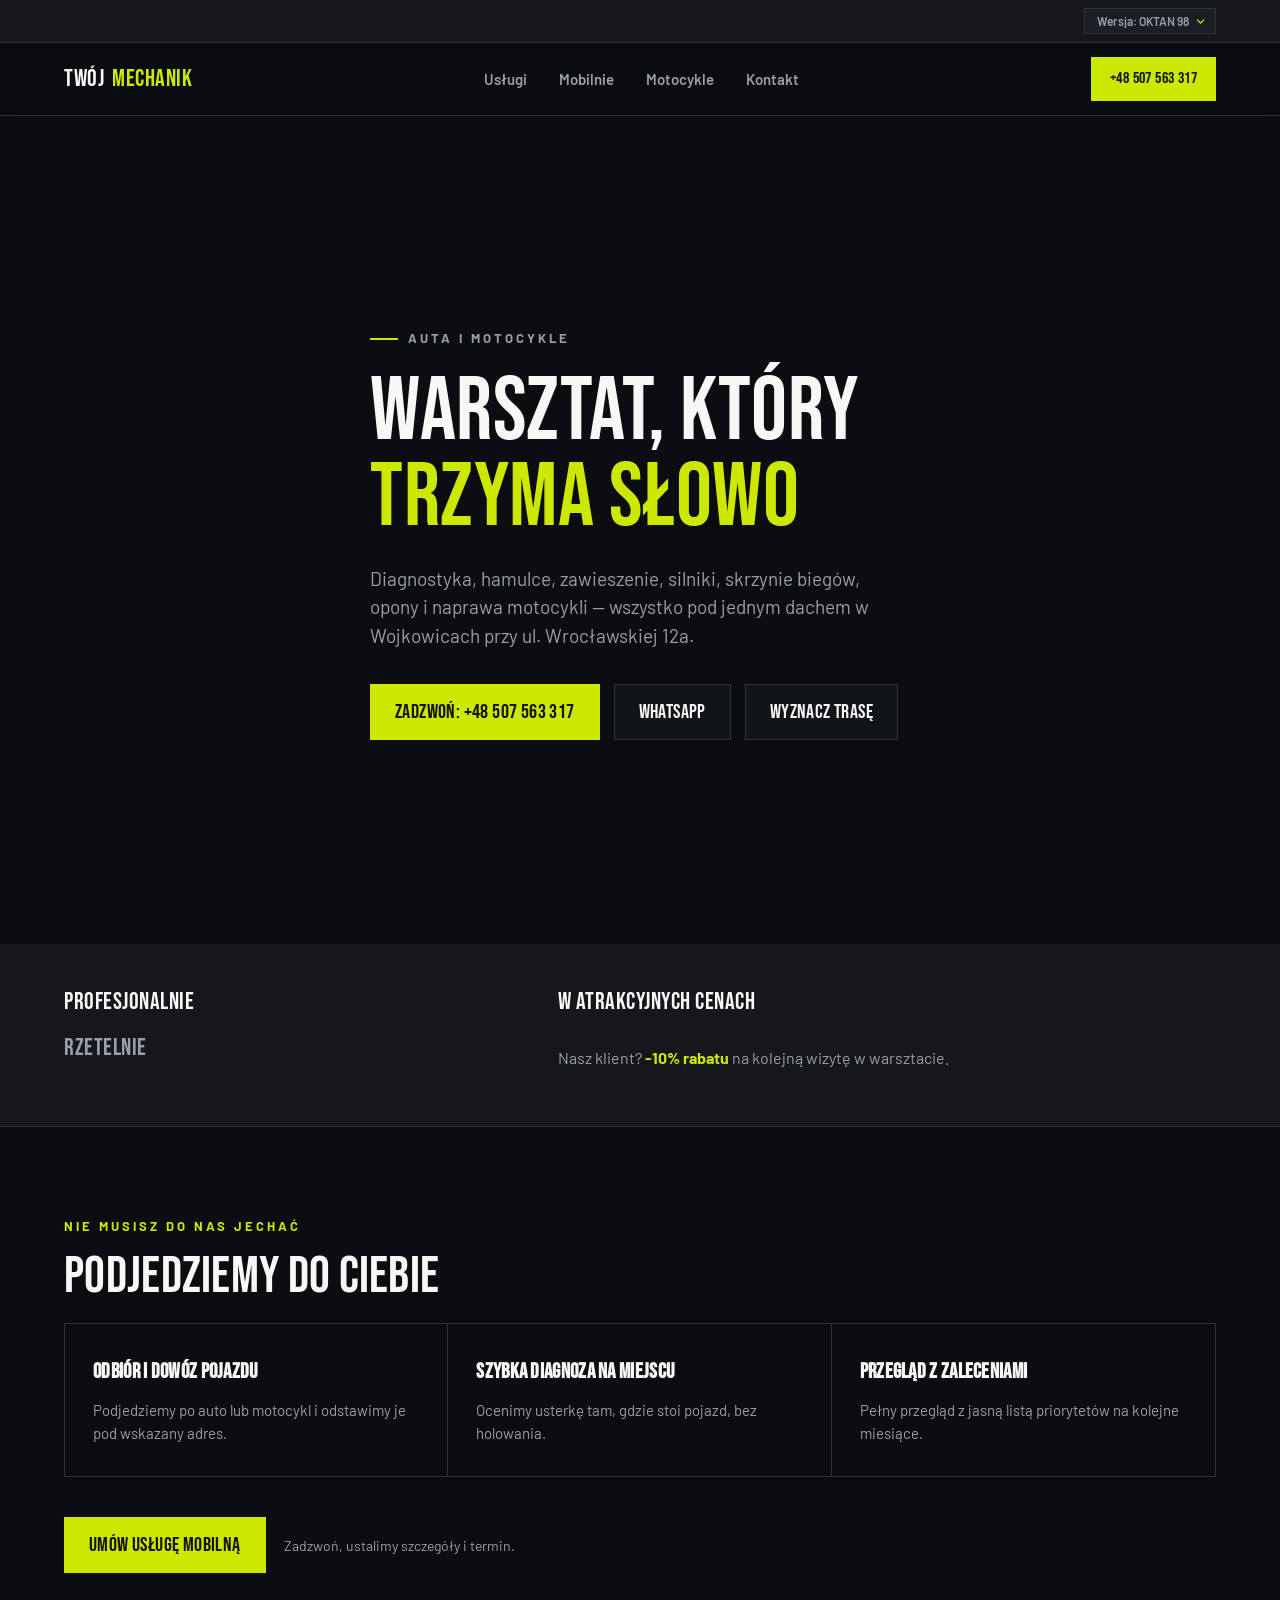
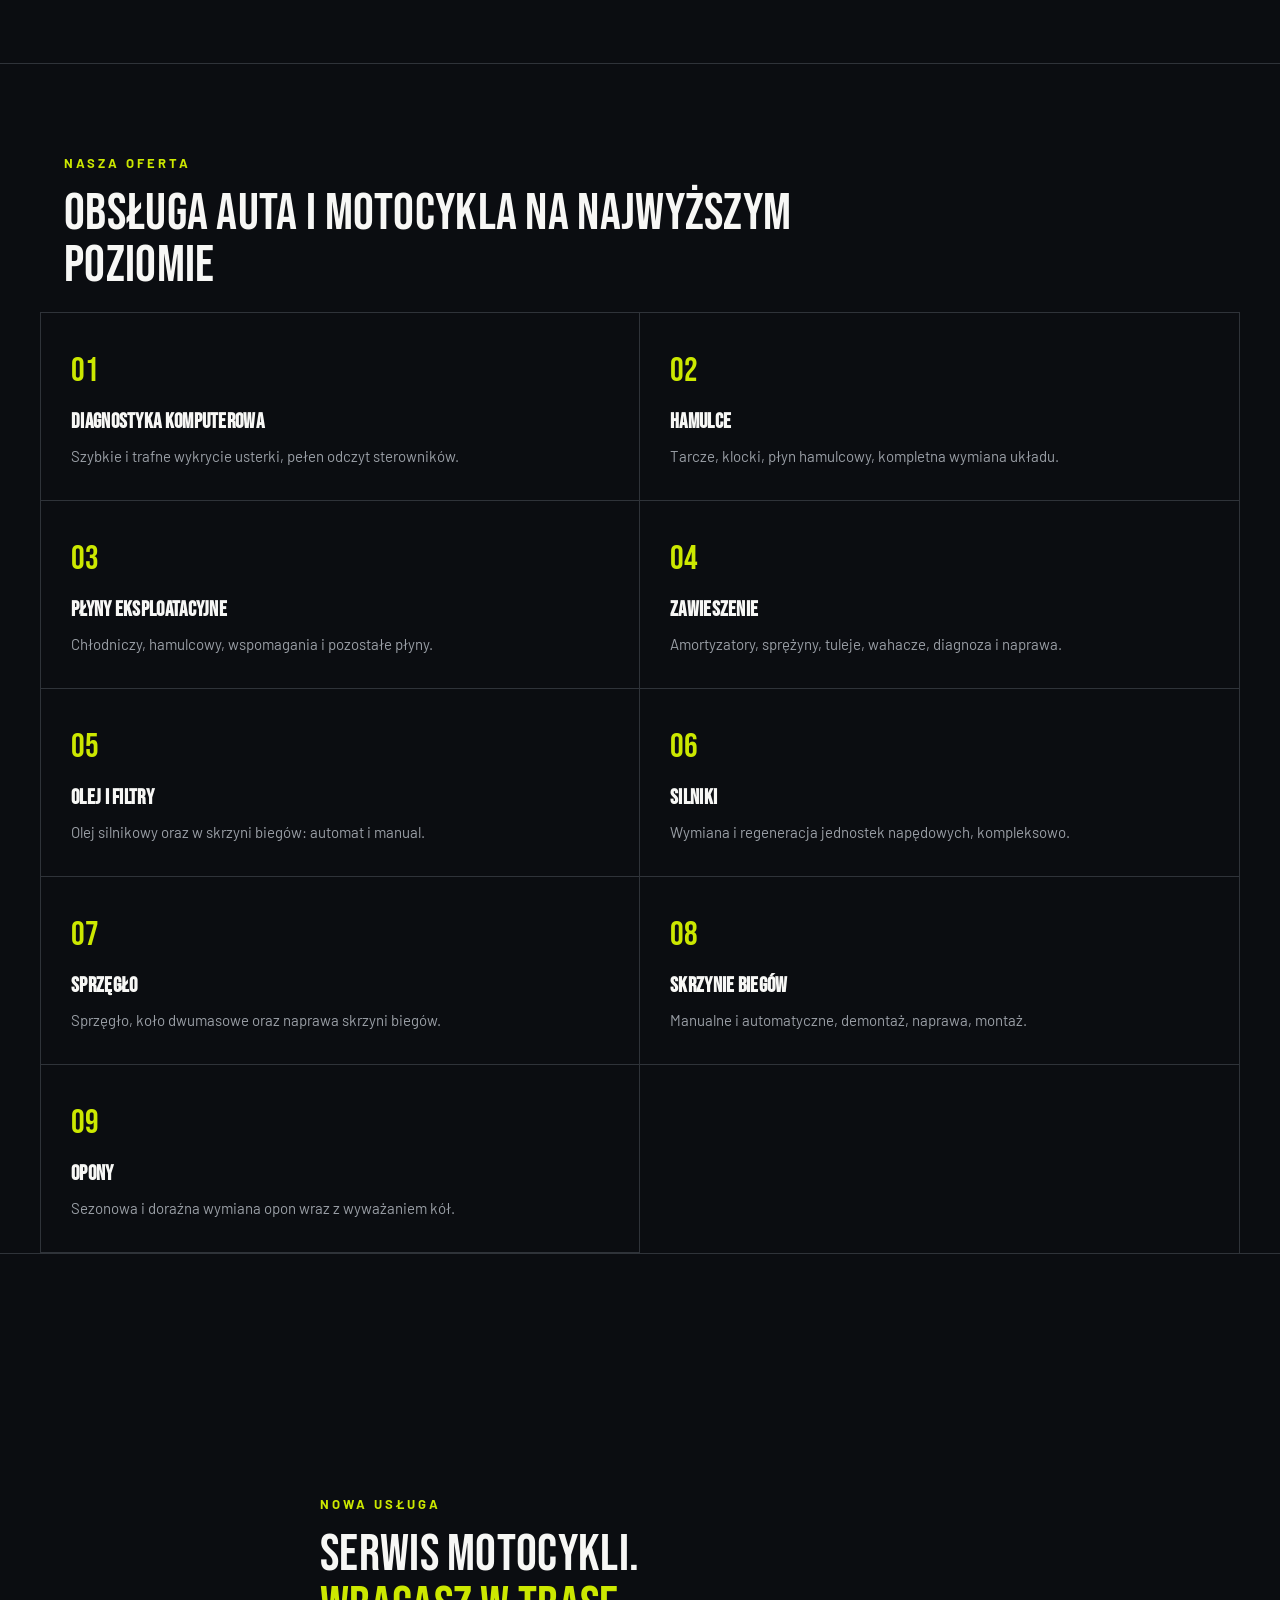
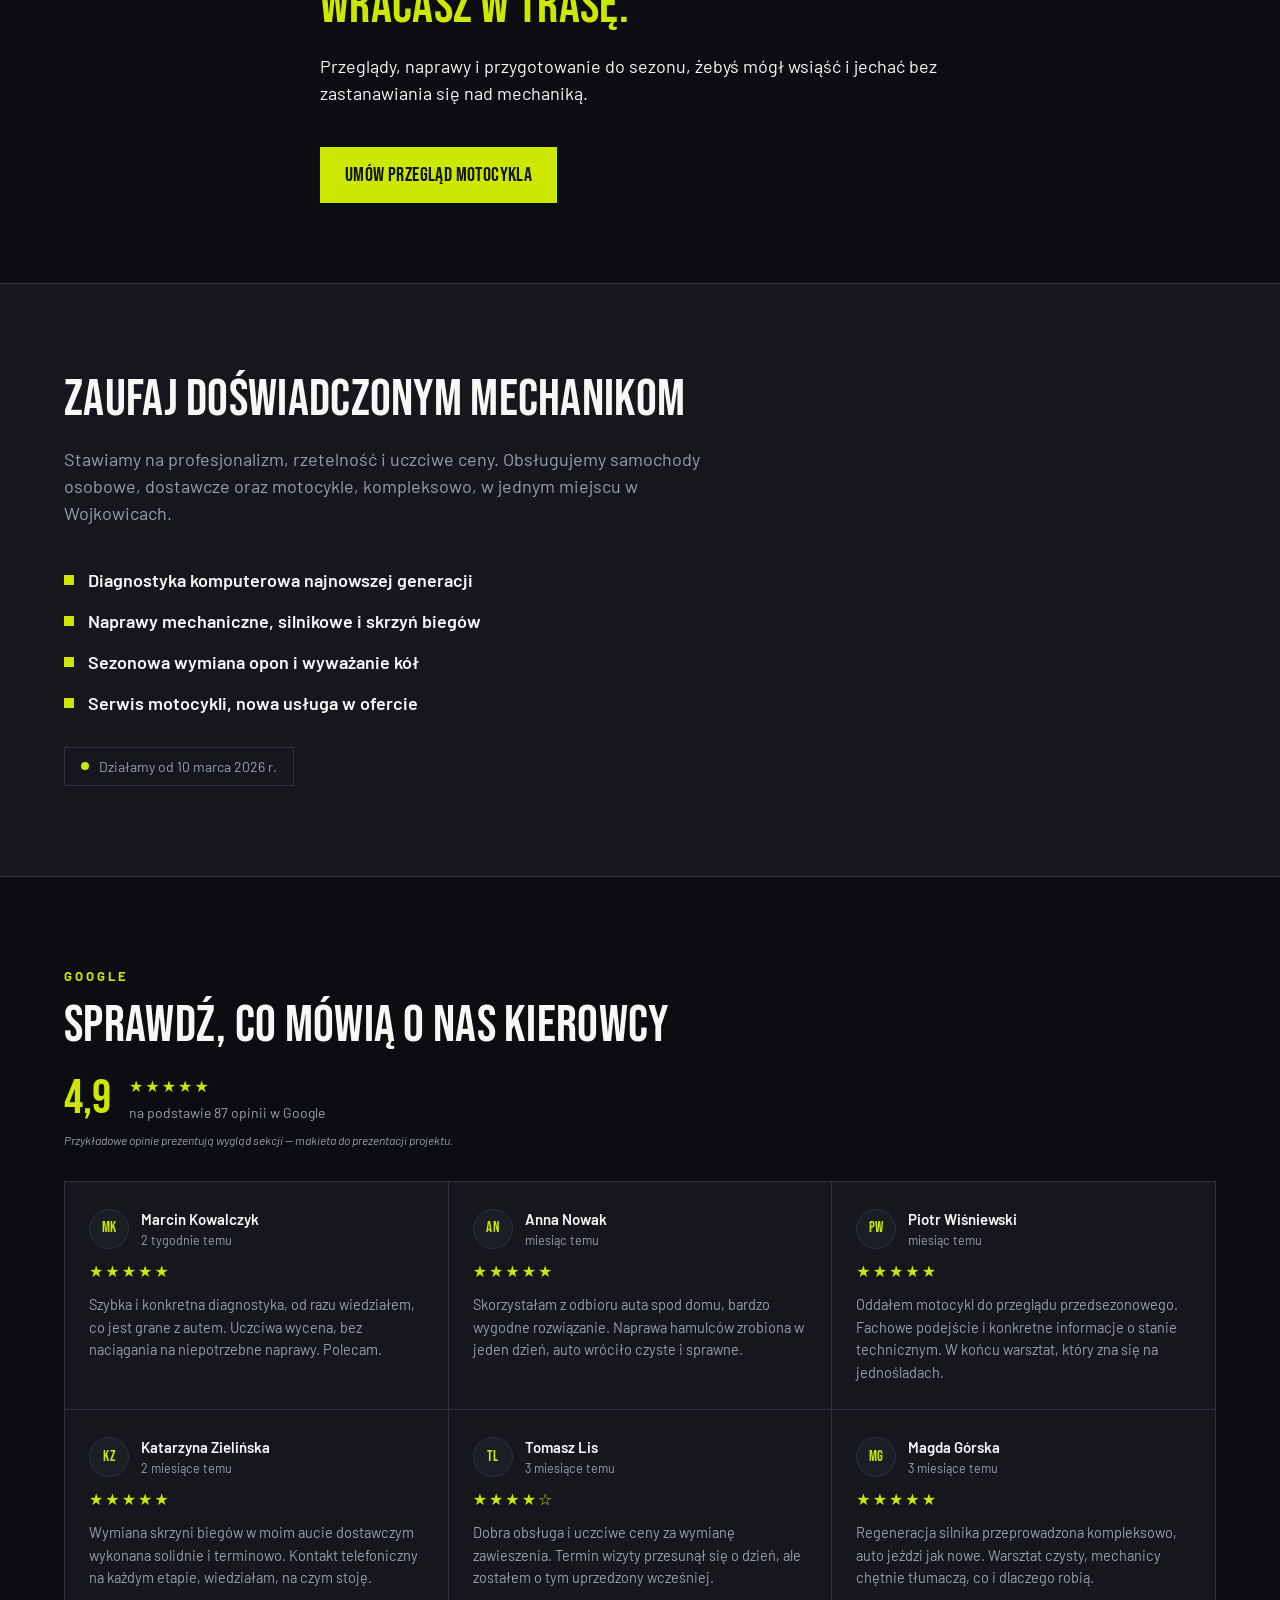
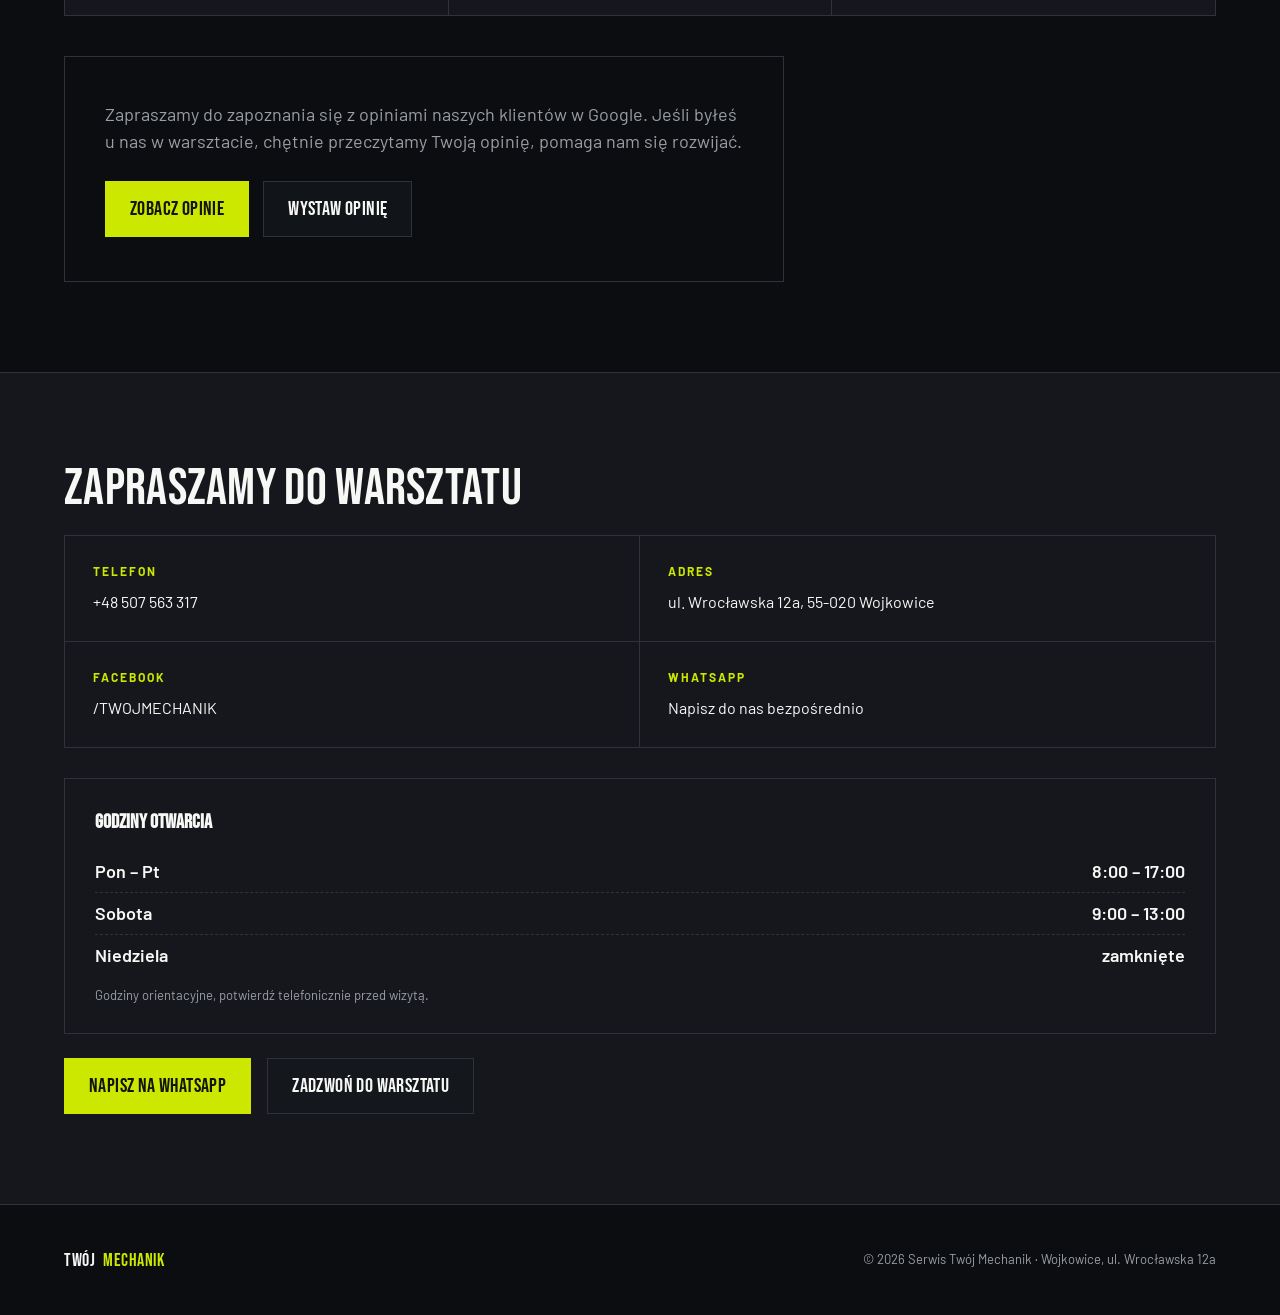
==== commit f2b1ff54: "Add hover images to service tiles and demo reviews to OKTAN v2 Each of the 9 service cards in index-" ====
--- a/index-v2.html
+++ b/index-v2.html
@@ -128,47 +128,47 @@
     </div>
     <div class="container" style="padding:0;">
       <div class="services-v2-grid">
-        <div class="service-card service-v2-card">
+        <div class="service-card service-v2-card" style="--service-img:url('/assets/img/services/diagnostyka.jpg');">
           <span class="service-v2-num">01</span>
           <h3>Diagnostyka komputerowa</h3>
           <p>Szybkie i trafne wykrycie usterki, pełen odczyt sterowników.</p>
         </div>
-        <div class="service-card service-v2-card">
+        <div class="service-card service-v2-card" style="--service-img:url('/assets/img/services/hamulce.jpg');">
           <span class="service-v2-num">02</span>
           <h3>Hamulce</h3>
           <p>Tarcze, klocki, płyn hamulcowy, kompletna wymiana układu.</p>
         </div>
-        <div class="service-card service-v2-card">
+        <div class="service-card service-v2-card" style="--service-img:url('/assets/img/services/plyny.jpg');">
           <span class="service-v2-num">03</span>
           <h3>Płyny eksploatacyjne</h3>
           <p>Chłodniczy, hamulcowy, wspomagania i pozostałe płyny.</p>
         </div>
-        <div class="service-card service-v2-card">
+        <div class="service-card service-v2-card" style="--service-img:url('/assets/img/services/zawieszenie.jpg');">
           <span class="service-v2-num">04</span>
           <h3>Zawieszenie</h3>
           <p>Amortyzatory, sprężyny, tuleje, wahacze, diagnoza i naprawa.</p>
         </div>
-        <div class="service-card service-v2-card">
+        <div class="service-card service-v2-card" style="--service-img:url('/assets/img/services/olej-filtry.jpg');">
           <span class="service-v2-num">05</span>
           <h3>Olej i filtry</h3>
           <p>Olej silnikowy oraz w skrzyni biegów: automat i manual.</p>
         </div>
-        <div class="service-card service-v2-card">
+        <div class="service-card service-v2-card" style="--service-img:url('/assets/img/services/silniki.jpg');">
           <span class="service-v2-num">06</span>
           <h3>Silniki</h3>
           <p>Wymiana i regeneracja jednostek napędowych, kompleksowo.</p>
         </div>
-        <div class="service-card service-v2-card">
+        <div class="service-card service-v2-card" style="--service-img:url('/assets/img/services/sprzeglo.jpg');">
           <span class="service-v2-num">07</span>
           <h3>Sprzęgło</h3>
           <p>Sprzęgło, koło dwumasowe oraz naprawa skrzyni biegów.</p>
         </div>
-        <div class="service-card service-v2-card">
+        <div class="service-card service-v2-card" style="--service-img:url('/assets/img/services/skrzynie-biegow.jpg');">
           <span class="service-v2-num">08</span>
           <h3>Skrzynie biegów</h3>
           <p>Manualne i automatyczne, demontaż, naprawa, montaż.</p>
         </div>
-        <div class="service-card service-v2-card">
+        <div class="service-card service-v2-card" style="--service-img:url('/assets/img/services/opony.jpg');">
           <span class="service-v2-num">09</span>
           <h3>Opony</h3>
           <p>Sezonowa i doraźna wymiana opon wraz z wyważaniem kół.</p>
@@ -209,6 +209,85 @@
     <div class="container">
       <p class="section-v2-eyebrow">Google</p>
       <h2 class="section-v2-title">Sprawdź, co mówią o nas kierowcy</h2>
+
+      <div class="reviews-v2-summary">
+        <span class="reviews-v2-score">4,9</span>
+        <div>
+          <div class="reviews-v2-stars" aria-hidden="true">★★★★★</div>
+          <span class="reviews-v2-count">na podstawie 87 opinii w Google</span>
+        </div>
+      </div>
+      <p class="reviews-v2-demo-note">Przykładowe opinie prezentują wygląd sekcji — makieta do prezentacji projektu.</p>
+
+      <div class="reviews-v2-grid">
+        <div class="review-v2-card">
+          <div class="review-v2-head">
+            <span class="review-v2-avatar">MK</span>
+            <div>
+              <strong class="review-v2-name">Marcin Kowalczyk</strong>
+              <span class="review-v2-date">2 tygodnie temu</span>
+            </div>
+          </div>
+          <div class="review-v2-stars" aria-hidden="true">★★★★★</div>
+          <p class="review-v2-text">Szybka i konkretna diagnostyka, od razu wiedziałem, co jest grane z autem. Uczciwa wycena, bez naciągania na niepotrzebne naprawy. Polecam.</p>
+        </div>
+        <div class="review-v2-card">
+          <div class="review-v2-head">
+            <span class="review-v2-avatar">AN</span>
+            <div>
+              <strong class="review-v2-name">Anna Nowak</strong>
+              <span class="review-v2-date">miesiąc temu</span>
+            </div>
+          </div>
+          <div class="review-v2-stars" aria-hidden="true">★★★★★</div>
+          <p class="review-v2-text">Skorzystałam z odbioru auta spod domu, bardzo wygodne rozwiązanie. Naprawa hamulców zrobiona w jeden dzień, auto wróciło czyste i sprawne.</p>
+        </div>
+        <div class="review-v2-card">
+          <div class="review-v2-head">
+            <span class="review-v2-avatar">PW</span>
+            <div>
+              <strong class="review-v2-name">Piotr Wiśniewski</strong>
+              <span class="review-v2-date">miesiąc temu</span>
+            </div>
+          </div>
+          <div class="review-v2-stars" aria-hidden="true">★★★★★</div>
+          <p class="review-v2-text">Oddałem motocykl do przeglądu przedsezonowego. Fachowe podejście i konkretne informacje o stanie technicznym. W końcu warsztat, który zna się na jednośladach.</p>
+        </div>
+        <div class="review-v2-card">
+          <div class="review-v2-head">
+            <span class="review-v2-avatar">KZ</span>
+            <div>
+              <strong class="review-v2-name">Katarzyna Zielińska</strong>
+              <span class="review-v2-date">2 miesiące temu</span>
+            </div>
+          </div>
+          <div class="review-v2-stars" aria-hidden="true">★★★★★</div>
+          <p class="review-v2-text">Wymiana skrzyni biegów w moim aucie dostawczym wykonana solidnie i terminowo. Kontakt telefoniczny na każdym etapie, wiedziałam, na czym stoję.</p>
+        </div>
+        <div class="review-v2-card">
+          <div class="review-v2-head">
+            <span class="review-v2-avatar">TL</span>
+            <div>
+              <strong class="review-v2-name">Tomasz Lis</strong>
+              <span class="review-v2-date">3 miesiące temu</span>
+            </div>
+          </div>
+          <div class="review-v2-stars" aria-hidden="true">★★★★☆</div>
+          <p class="review-v2-text">Dobra obsługa i uczciwe ceny za wymianę zawieszenia. Termin wizyty przesunął się o dzień, ale zostałem o tym uprzedzony wcześniej.</p>
+        </div>
+        <div class="review-v2-card">
+          <div class="review-v2-head">
+            <span class="review-v2-avatar">MG</span>
+            <div>
+              <strong class="review-v2-name">Magda Górska</strong>
+              <span class="review-v2-date">3 miesiące temu</span>
+            </div>
+          </div>
+          <div class="review-v2-stars" aria-hidden="true">★★★★★</div>
+          <p class="review-v2-text">Regeneracja silnika przeprowadzona kompleksowo, auto jeździ jak nowe. Warsztat czysty, mechanicy chętnie tłumaczą, co i dlaczego robią.</p>
+        </div>
+      </div>
+
       <div class="reviews-v2-card">
         <p class="section-v2-body" style="margin-bottom:26px;">Zapraszamy do zapoznania się z opiniami naszych klientów w Google. Jeśli byłeś u nas w warsztacie, chętnie przeczytamy Twoją opinię, pomaga nam się rozwijać.</p>
         <div class="reviews-v2-actions">
--- a/css/style-v2.css
+++ b/css/style-v2.css
@@ -328,16 +328,42 @@
   border-bottom: none;
 }
 .service-v2-card {
+  position: relative;
+  overflow: hidden;
   padding: 32px 30px;
   border-bottom: 1px solid var(--border);
   border-right: 1px solid var(--border);
   opacity: 0;
   transform: translateY(10px);
-  transition: opacity 300ms var(--ease-out), transform 220ms var(--ease-out);
+  transition: opacity 300ms var(--ease-out), transform 220ms var(--ease-out), border-color 220ms var(--ease-out);
 }
 .service-v2-card.in-view { opacity: 1; transform: translateY(0); }
 .service-v2-card:nth-child(2n) { border-right: none; }
+.service-v2-card::before {
+  content: '';
+  position: absolute;
+  inset: 0;
+  z-index: 0;
+  background-image: linear-gradient(180deg, rgba(11,13,17,.6), rgba(11,13,17,.94)), var(--service-img);
+  background-size: cover;
+  background-position: center;
+  opacity: 0;
+  transform: scale(1.04);
+  transition: opacity 380ms var(--ease-out), transform 380ms var(--ease-out);
+  pointer-events: none;
+}
+.service-v2-card:hover::before,
+.service-v2-card:focus-within::before {
+  opacity: 1;
+  transform: scale(1);
+}
+.service-v2-card:hover,
+.service-v2-card:focus-within {
+  border-color: var(--lime);
+}
 .service-v2-num {
+  position: relative;
+  z-index: 1;
   font-family: var(--font-display);
   font-size: 34px;
   color: var(--lime);
@@ -345,6 +371,8 @@
   margin-bottom: 10px;
 }
 .service-v2-card h3 {
+  position: relative;
+  z-index: 1;
   font-family: var(--font-display);
   text-transform: uppercase;
   font-size: 21px;
@@ -352,7 +380,10 @@
   margin: 0 0 8px;
   color: var(--white);
 }
-.service-v2-card p { margin: 0; color: var(--muted); font-size: 15px; }
+.service-v2-card p { position: relative; z-index: 1; margin: 0; color: var(--muted); font-size: 15px; }
+@media (hover: none) {
+  .service-v2-card::before { display: none; }
+}
 @media (max-width: 700px) {
   .services-v2-grid { grid-template-columns: 1fr; }
   .service-v2-card:nth-child(2n) { border-right: 1px solid var(--border); }
@@ -431,6 +462,97 @@
   margin-bottom: 14px;
 }
 .reviews-v2-actions { display: flex; gap: 14px; flex-wrap: wrap; }
+
+.reviews-v2-summary {
+  display: flex;
+  align-items: center;
+  gap: 18px;
+  margin: 22px 0 8px;
+}
+.reviews-v2-score {
+  font-family: var(--font-display);
+  font-size: 48px;
+  color: var(--lime);
+  line-height: 1;
+}
+.reviews-v2-stars, .review-v2-stars {
+  color: var(--lime);
+  font-size: 16px;
+  letter-spacing: 2px;
+}
+.reviews-v2-count {
+  display: block;
+  color: var(--muted);
+  font-size: 14px;
+  margin-top: 4px;
+}
+.reviews-v2-demo-note {
+  color: var(--muted);
+  font-size: 12px;
+  font-style: italic;
+  margin: 0 0 32px;
+}
+
+.reviews-v2-grid {
+  display: grid;
+  grid-template-columns: repeat(3, 1fr);
+  gap: 1px;
+  background: var(--border);
+  border: 1px solid var(--border);
+  margin-bottom: 40px;
+}
+.review-v2-card {
+  background: var(--surface);
+  padding: 26px 24px;
+  display: flex;
+  flex-direction: column;
+  gap: 10px;
+}
+.review-v2-head {
+  display: flex;
+  align-items: center;
+  gap: 12px;
+}
+.review-v2-avatar {
+  flex: none;
+  width: 40px;
+  height: 40px;
+  border-radius: 50%;
+  background: var(--surface-2);
+  border: 1px solid var(--border);
+  color: var(--lime);
+  font-family: var(--font-display);
+  font-size: 15px;
+  letter-spacing: .5px;
+  display: flex;
+  align-items: center;
+  justify-content: center;
+}
+.review-v2-name {
+  display: block;
+  font-size: 15px;
+  color: var(--white);
+  font-weight: 600;
+}
+.review-v2-date {
+  display: block;
+  font-size: 12.5px;
+  color: var(--muted);
+}
+.review-v2-text {
+  margin: 0;
+  font-size: 14.5px;
+  line-height: 1.55;
+  color: var(--muted);
+}
+@media (max-width: 900px) {
+  .reviews-v2-grid { grid-template-columns: 1fr 1fr; }
+}
+@media (max-width: 620px) {
+  .reviews-v2-grid { grid-template-columns: 1fr; }
+  .reviews-v2-summary { gap: 14px; }
+  .reviews-v2-score { font-size: 38px; }
+}
 
 /* ---------- Contact ---------- */
 .contact-v2 { background: var(--surface); border-top: 1px solid var(--border); }
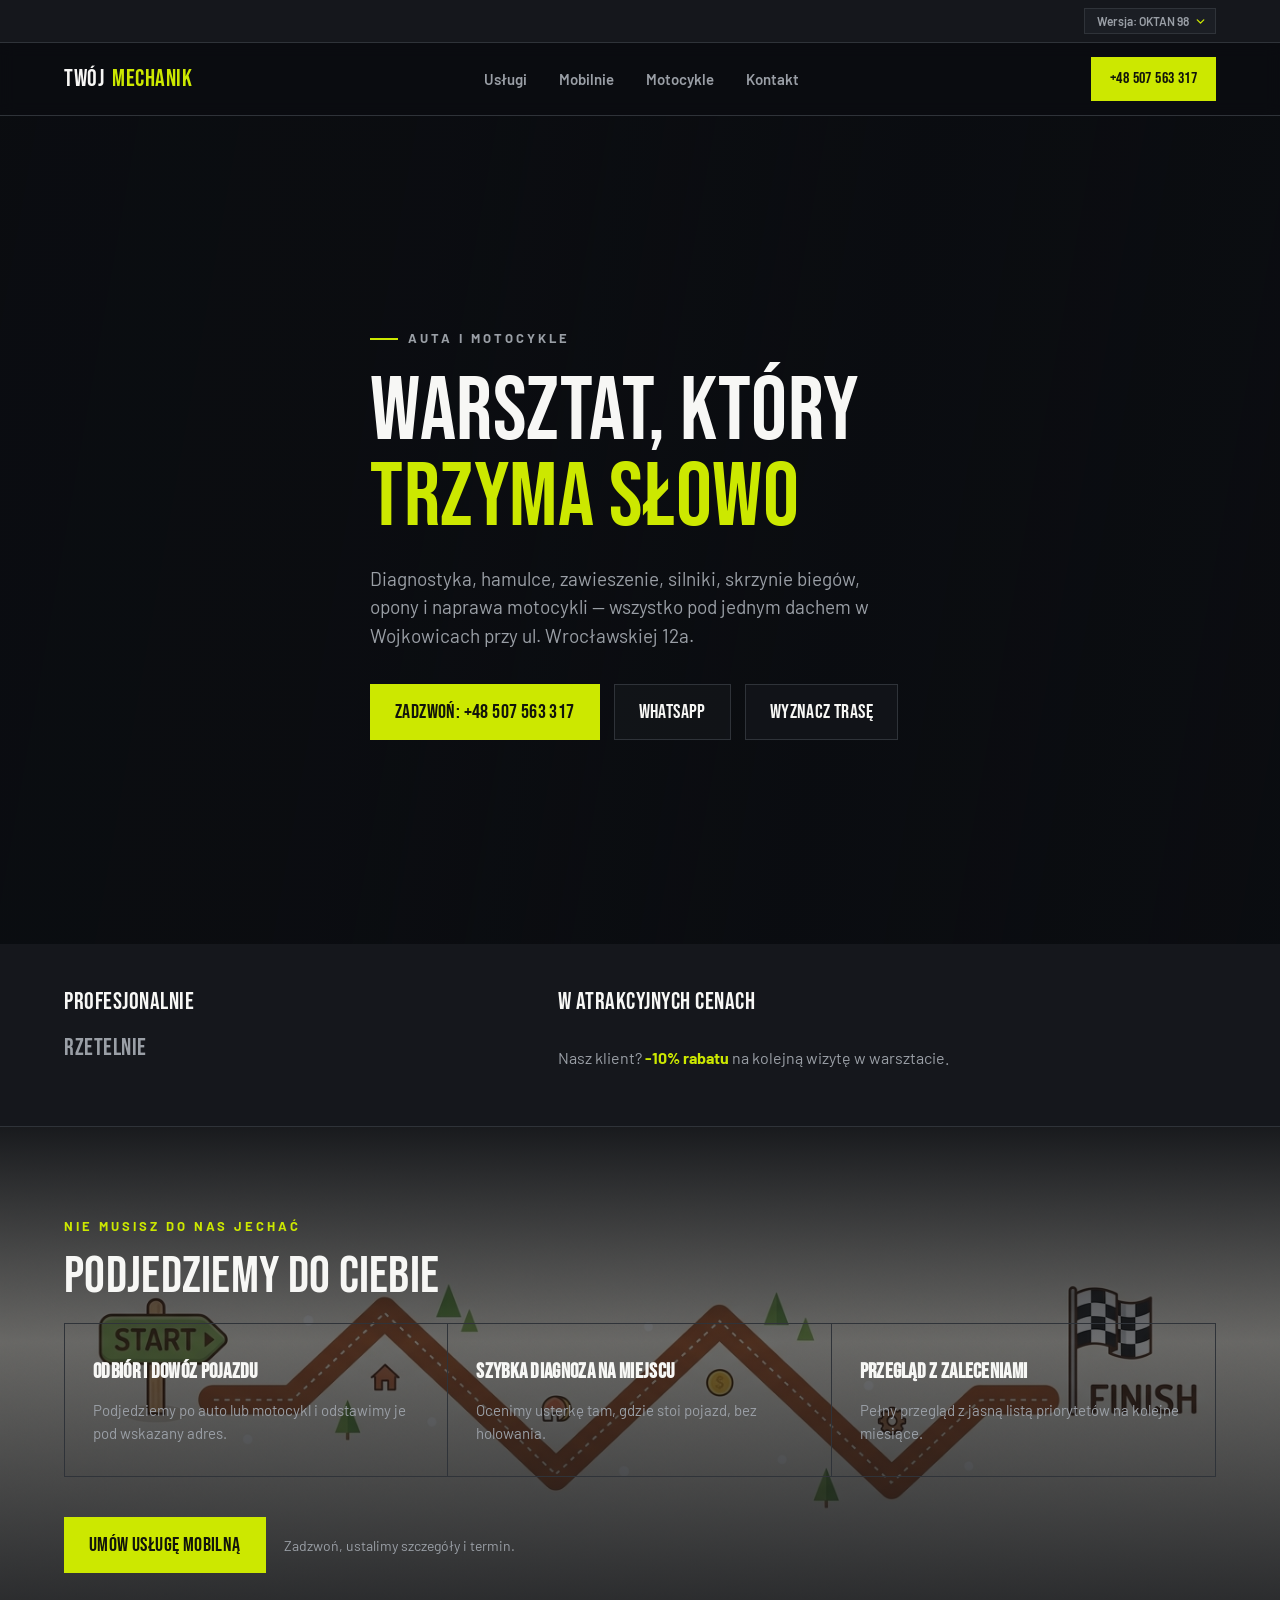
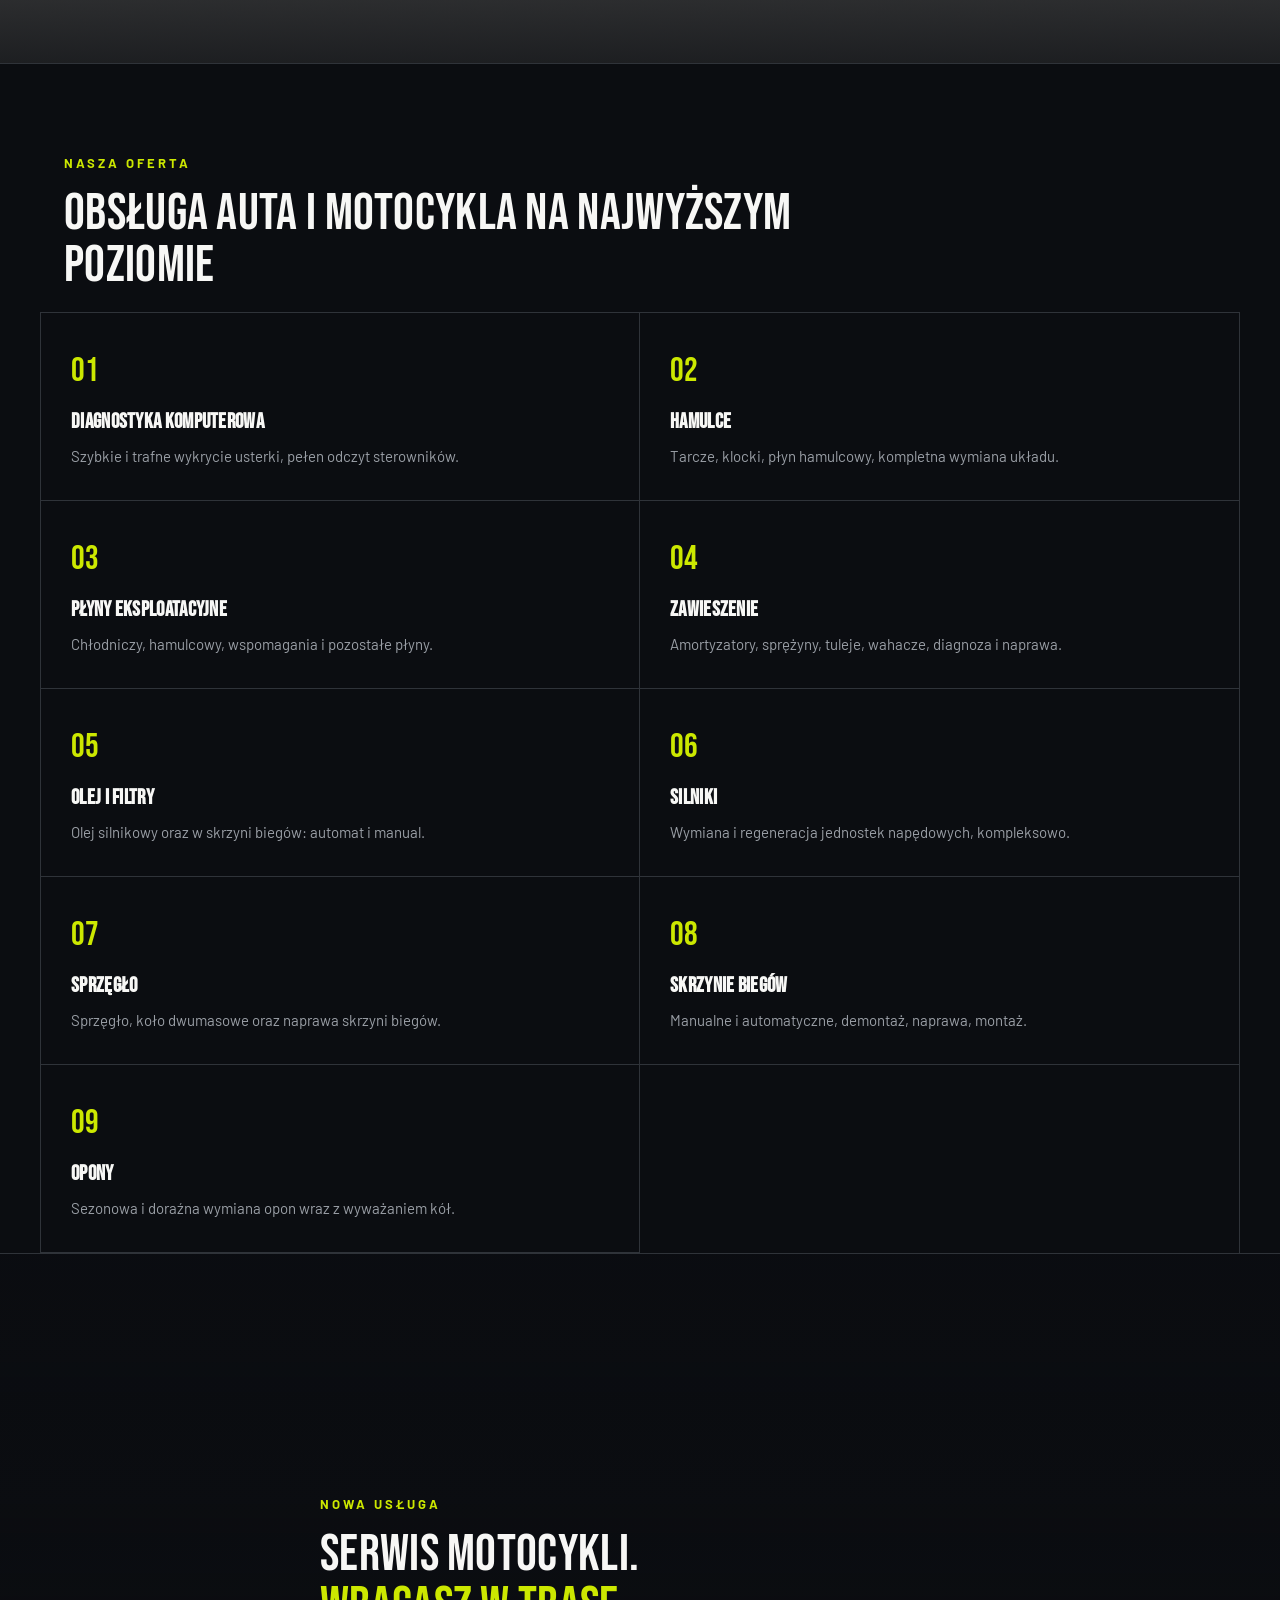
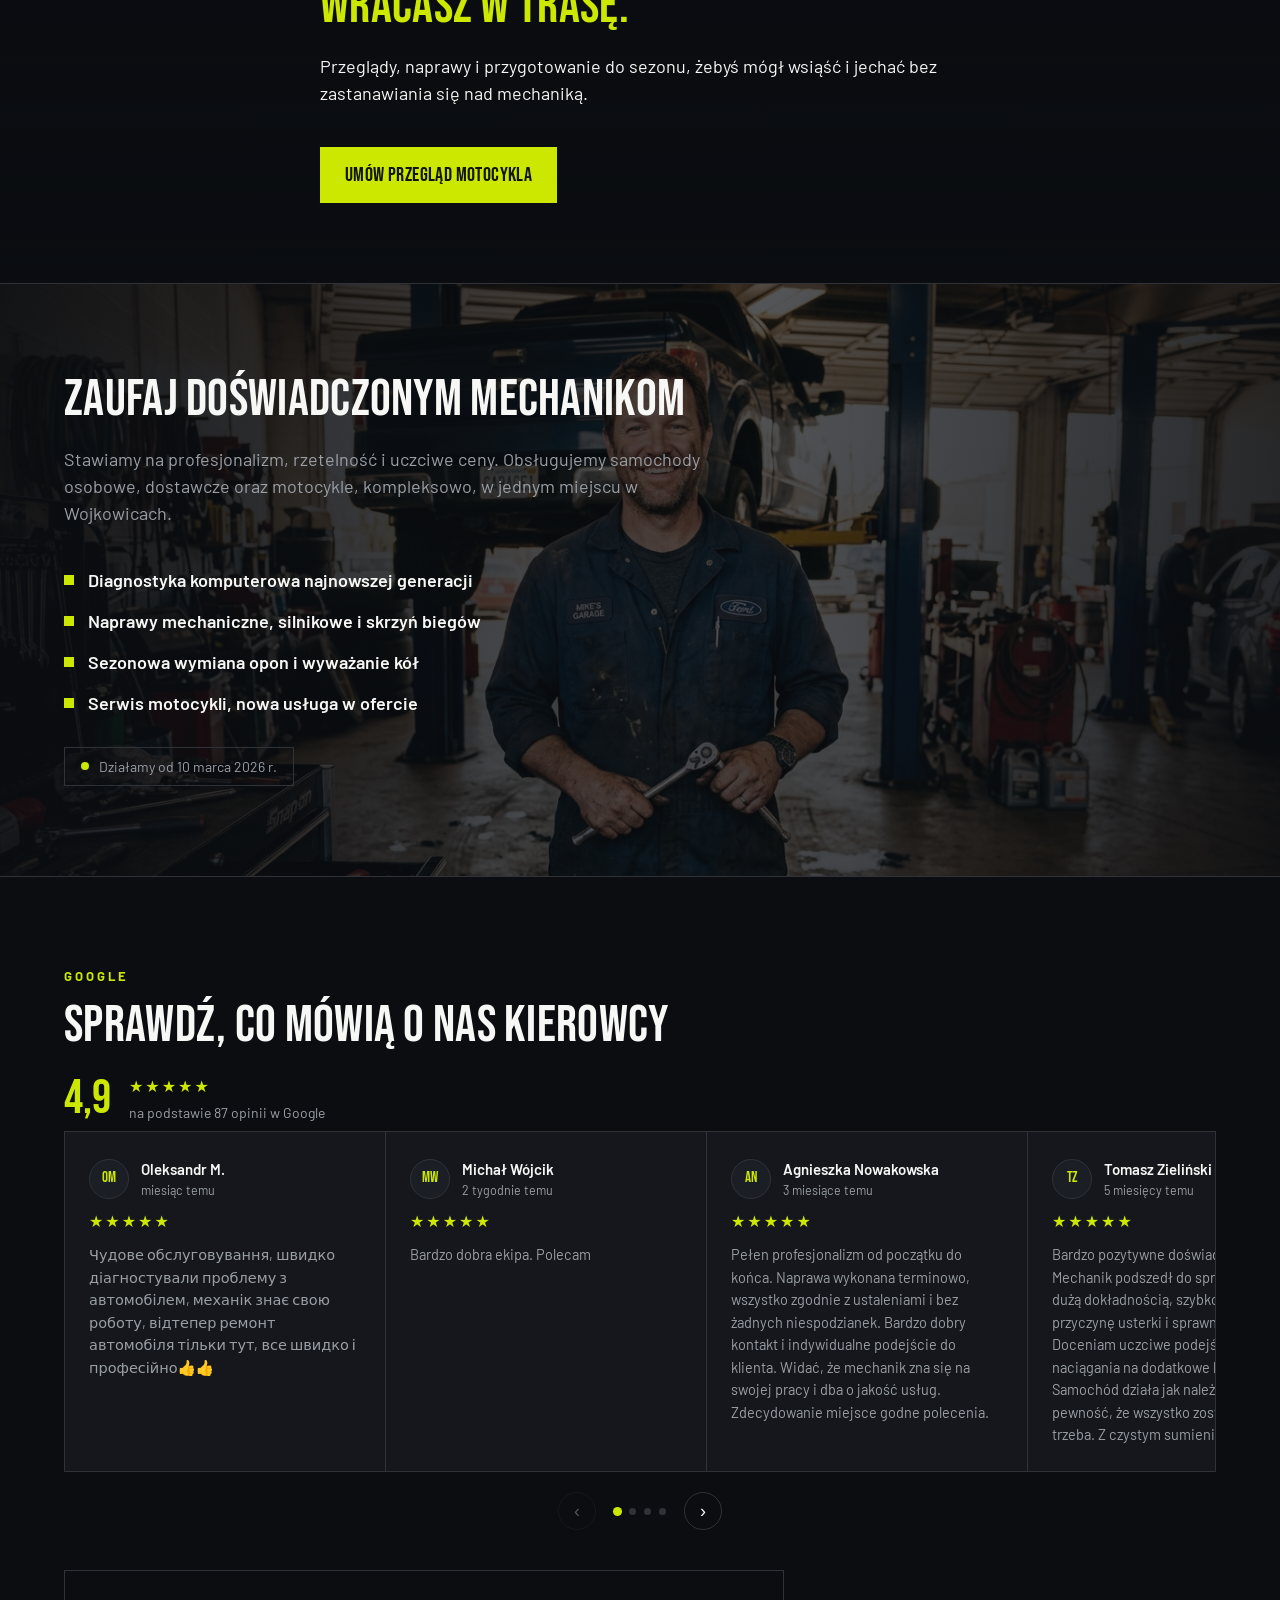
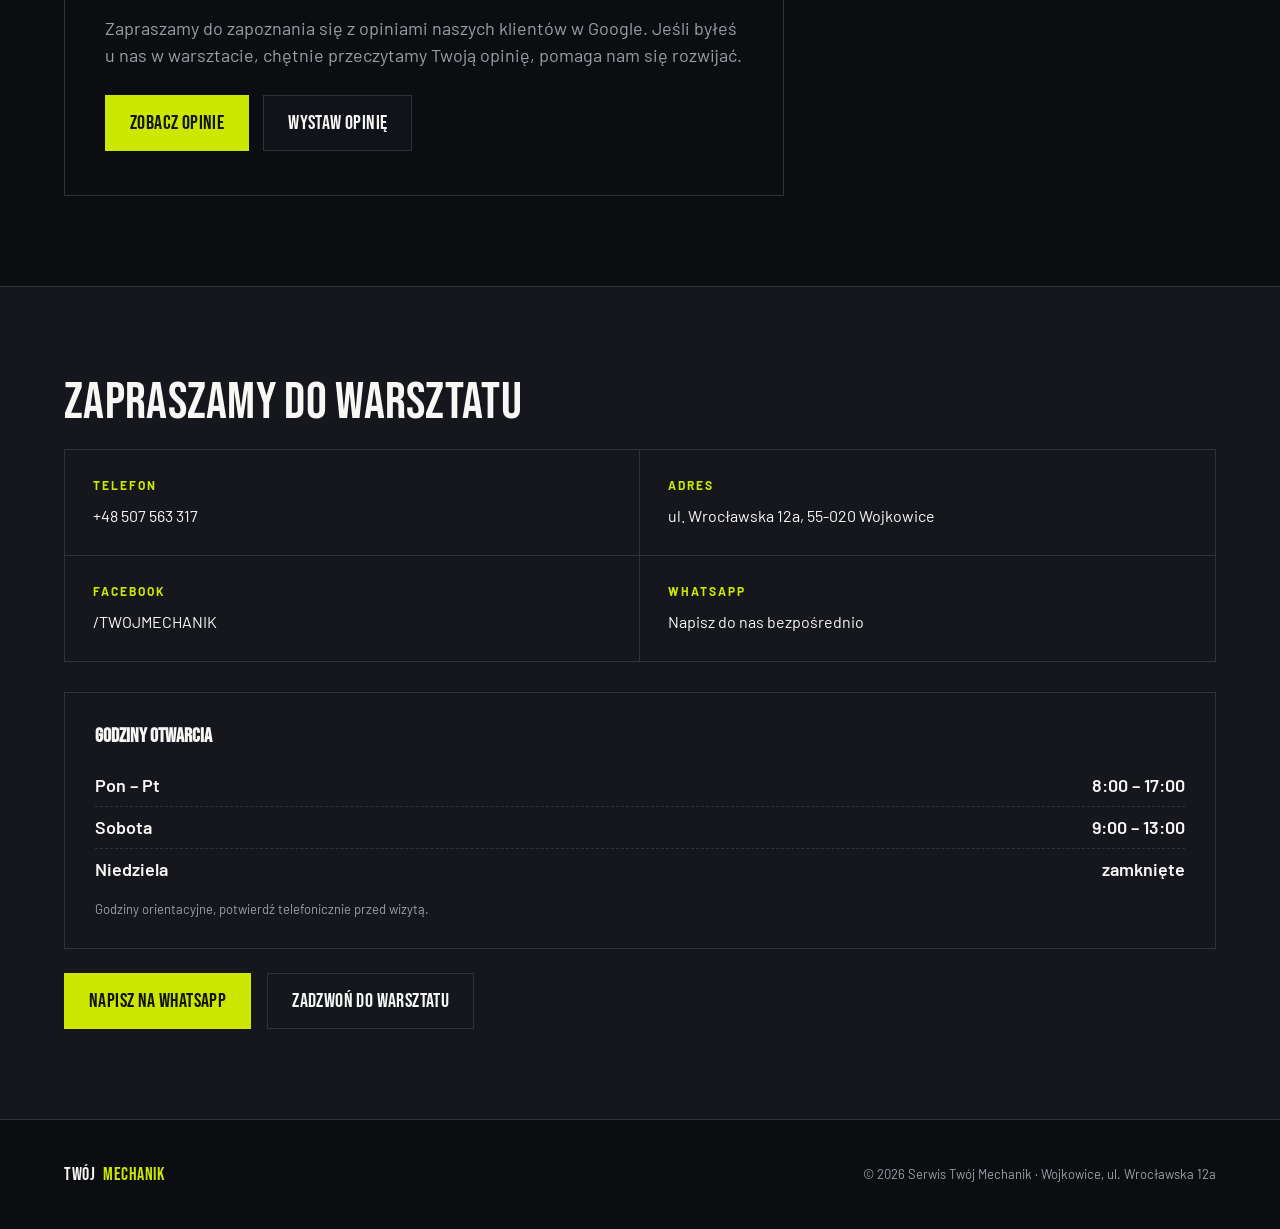
==== commit a0b970df: "Add mechanic photos and backgrounds across all page versions Swap hero/tile/section placeholders for" ====
--- a/index-v2.html
+++ b/index-v2.html
@@ -29,9 +29,9 @@
       <select id="versionSelect" class="version-select-v2" aria-label="Wersja strony">
         <option value="index.html">Wersja: Standard</option>
         <option value="index-v2.html">Wersja: OKTAN 98</option>
-        <option value="index-v3.html">Wersja: Interfejs</option>
-        <option value="index-v4.html">Wersja: Animacje</option>
-        <option value="index-v5.html">Wersja: Wideo</option>
+        <option value="index-v3.html">Wersja: Pulpit</option>
+        <option value="index-v4.html">Wersja: Tor</option>
+        <option value="index-v5.html">Wersja: Premiera</option>
       </select>
     </label>
   </div>
@@ -100,15 +100,15 @@
       <h2 class="section-v2-title">Podjedziemy do Ciebie</h2>
 
       <div class="mobile-v2-grid">
-        <div class="mobile-v2-item">
+        <div class="mobile-v2-item" style="--tile-img:url('../assets/img/mechanik-1.jpeg');">
           <h3>Odbiór i dowóz pojazdu</h3>
           <p>Podjedziemy po auto lub motocykl i odstawimy je pod wskazany adres.</p>
         </div>
-        <div class="mobile-v2-item">
+        <div class="mobile-v2-item" style="--tile-img:url('../assets/img/mechanik-2.jpeg');">
           <h3>Szybka diagnoza na miejscu</h3>
           <p>Ocenimy usterkę tam, gdzie stoi pojazd, bez holowania.</p>
         </div>
-        <div class="mobile-v2-item">
+        <div class="mobile-v2-item" style="--tile-img:url('../assets/img/mechanik-3.jpeg');">
           <h3>Przegląd z zaleceniami</h3>
           <p>Pełny przegląd z jasną listą priorytetów na kolejne miesiące.</p>
         </div>
@@ -128,47 +128,47 @@
     </div>
     <div class="container" style="padding:0;">
       <div class="services-v2-grid">
-        <div class="service-card service-v2-card" style="--service-img:url('/assets/img/services/diagnostyka.jpg');">
+        <div class="service-card service-v2-card" style="--service-img:url('../assets/img/services/diagnostyka.jpg');">
           <span class="service-v2-num">01</span>
           <h3>Diagnostyka komputerowa</h3>
           <p>Szybkie i trafne wykrycie usterki, pełen odczyt sterowników.</p>
         </div>
-        <div class="service-card service-v2-card" style="--service-img:url('/assets/img/services/hamulce.jpg');">
+        <div class="service-card service-v2-card" style="--service-img:url('../assets/img/services/hamulce.jpg');">
           <span class="service-v2-num">02</span>
           <h3>Hamulce</h3>
           <p>Tarcze, klocki, płyn hamulcowy, kompletna wymiana układu.</p>
         </div>
-        <div class="service-card service-v2-card" style="--service-img:url('/assets/img/services/plyny.jpg');">
+        <div class="service-card service-v2-card" style="--service-img:url('../assets/img/services/plyny.jpg');">
           <span class="service-v2-num">03</span>
           <h3>Płyny eksploatacyjne</h3>
           <p>Chłodniczy, hamulcowy, wspomagania i pozostałe płyny.</p>
         </div>
-        <div class="service-card service-v2-card" style="--service-img:url('/assets/img/services/zawieszenie.jpg');">
+        <div class="service-card service-v2-card" style="--service-img:url('../assets/img/services/zawieszenie.jpg');">
           <span class="service-v2-num">04</span>
           <h3>Zawieszenie</h3>
           <p>Amortyzatory, sprężyny, tuleje, wahacze, diagnoza i naprawa.</p>
         </div>
-        <div class="service-card service-v2-card" style="--service-img:url('/assets/img/services/olej-filtry.jpg');">
+        <div class="service-card service-v2-card" style="--service-img:url('../assets/img/services/olej-filtry.jpg');">
           <span class="service-v2-num">05</span>
           <h3>Olej i filtry</h3>
           <p>Olej silnikowy oraz w skrzyni biegów: automat i manual.</p>
         </div>
-        <div class="service-card service-v2-card" style="--service-img:url('/assets/img/services/silniki.jpg');">
+        <div class="service-card service-v2-card" style="--service-img:url('../assets/img/services/silniki.jpg');">
           <span class="service-v2-num">06</span>
           <h3>Silniki</h3>
           <p>Wymiana i regeneracja jednostek napędowych, kompleksowo.</p>
         </div>
-        <div class="service-card service-v2-card" style="--service-img:url('/assets/img/services/sprzeglo.jpg');">
+        <div class="service-card service-v2-card" style="--service-img:url('../assets/img/services/sprzeglo.jpg');">
           <span class="service-v2-num">07</span>
           <h3>Sprzęgło</h3>
           <p>Sprzęgło, koło dwumasowe oraz naprawa skrzyni biegów.</p>
         </div>
-        <div class="service-card service-v2-card" style="--service-img:url('/assets/img/services/skrzynie-biegow.jpg');">
+        <div class="service-card service-v2-card" style="--service-img:url('../assets/img/services/skrzynie-biegow.jpg');">
           <span class="service-v2-num">08</span>
           <h3>Skrzynie biegów</h3>
           <p>Manualne i automatyczne, demontaż, naprawa, montaż.</p>
         </div>
-        <div class="service-card service-v2-card" style="--service-img:url('/assets/img/services/opony.jpg');">
+        <div class="service-card service-v2-card" style="--service-img:url('../assets/img/services/opony.jpg');">
           <span class="service-v2-num">09</span>
           <h3>Opony</h3>
           <p>Sezonowa i doraźna wymiana opon wraz z wyważaniem kół.</p>
@@ -217,74 +217,57 @@
           <span class="reviews-v2-count">na podstawie 87 opinii w Google</span>
         </div>
       </div>
-      <p class="reviews-v2-demo-note">Przykładowe opinie prezentują wygląd sekcji — makieta do prezentacji projektu.</p>
-
-      <div class="reviews-v2-grid">
-        <div class="review-v2-card">
-          <div class="review-v2-head">
-            <span class="review-v2-avatar">MK</span>
-            <div>
-              <strong class="review-v2-name">Marcin Kowalczyk</strong>
-              <span class="review-v2-date">2 tygodnie temu</span>
+      <div class="reviews-slider" data-reviews-slider>
+        <div class="reviews-slider-track" data-track>
+          <div class="review-v2-card">
+            <div class="review-v2-head">
+              <span class="review-v2-avatar">OM</span>
+              <div>
+                <strong class="review-v2-name">Oleksandr M.</strong>
+                <span class="review-v2-date">miesiąc temu</span>
+              </div>
             </div>
+            <div class="review-v2-stars" aria-hidden="true">★★★★★</div>
+            <p class="review-v2-text">Чудове обслуговування, швидко діагностували проблему з автомобілем, механік знає свою роботу, відтепер ремонт автомобіля тільки тут, все швидко і професійно👍👍</p>
           </div>
-          <div class="review-v2-stars" aria-hidden="true">★★★★★</div>
-          <p class="review-v2-text">Szybka i konkretna diagnostyka, od razu wiedziałem, co jest grane z autem. Uczciwa wycena, bez naciągania na niepotrzebne naprawy. Polecam.</p>
-        </div>
-        <div class="review-v2-card">
-          <div class="review-v2-head">
-            <span class="review-v2-avatar">AN</span>
-            <div>
-              <strong class="review-v2-name">Anna Nowak</strong>
-              <span class="review-v2-date">miesiąc temu</span>
+          <div class="review-v2-card">
+            <div class="review-v2-head">
+              <span class="review-v2-avatar">MW</span>
+              <div>
+                <strong class="review-v2-name">Michał Wójcik</strong>
+                <span class="review-v2-date">2 tygodnie temu</span>
+              </div>
             </div>
+            <div class="review-v2-stars" aria-hidden="true">★★★★★</div>
+            <p class="review-v2-text">Bardzo dobra ekipa. Polecam</p>
           </div>
-          <div class="review-v2-stars" aria-hidden="true">★★★★★</div>
-          <p class="review-v2-text">Skorzystałam z odbioru auta spod domu, bardzo wygodne rozwiązanie. Naprawa hamulców zrobiona w jeden dzień, auto wróciło czyste i sprawne.</p>
-        </div>
-        <div class="review-v2-card">
-          <div class="review-v2-head">
-            <span class="review-v2-avatar">PW</span>
-            <div>
-              <strong class="review-v2-name">Piotr Wiśniewski</strong>
-              <span class="review-v2-date">miesiąc temu</span>
+          <div class="review-v2-card">
+            <div class="review-v2-head">
+              <span class="review-v2-avatar">AN</span>
+              <div>
+                <strong class="review-v2-name">Agnieszka Nowakowska</strong>
+                <span class="review-v2-date">3 miesiące temu</span>
+              </div>
             </div>
+            <div class="review-v2-stars" aria-hidden="true">★★★★★</div>
+            <p class="review-v2-text">Pełen profesjonalizm od początku do końca. Naprawa wykonana terminowo, wszystko zgodnie z ustaleniami i bez żadnych niespodzianek. Bardzo dobry kontakt i indywidualne podejście do klienta. Widać, że mechanik zna się na swojej pracy i dba o jakość usług. Zdecydowanie miejsce godne polecenia.</p>
           </div>
-          <div class="review-v2-stars" aria-hidden="true">★★★★★</div>
-          <p class="review-v2-text">Oddałem motocykl do przeglądu przedsezonowego. Fachowe podejście i konkretne informacje o stanie technicznym. W końcu warsztat, który zna się na jednośladach.</p>
-        </div>
-        <div class="review-v2-card">
-          <div class="review-v2-head">
-            <span class="review-v2-avatar">KZ</span>
-            <div>
-              <strong class="review-v2-name">Katarzyna Zielińska</strong>
-              <span class="review-v2-date">2 miesiące temu</span>
+          <div class="review-v2-card">
+            <div class="review-v2-head">
+              <span class="review-v2-avatar">TZ</span>
+              <div>
+                <strong class="review-v2-name">Tomasz Zieliński</strong>
+                <span class="review-v2-date">5 miesięcy temu</span>
+              </div>
             </div>
+            <div class="review-v2-stars" aria-hidden="true">★★★★★</div>
+            <p class="review-v2-text">Bardzo pozytywne doświadczenie. Mechanik podszedł do sprawy rzeczowo i z dużą dokładnością, szybko znalazł przyczynę usterki i sprawnie ją usunął. Doceniam uczciwe podejście oraz brak naciągania na dodatkowe koszty. Samochód działa jak należy, a ja mam pewność, że wszystko zostało zrobione jak trzeba. Z czystym sumieniem polecam.</p>
           </div>
-          <div class="review-v2-stars" aria-hidden="true">★★★★★</div>
-          <p class="review-v2-text">Wymiana skrzyni biegów w moim aucie dostawczym wykonana solidnie i terminowo. Kontakt telefoniczny na każdym etapie, wiedziałam, na czym stoję.</p>
-        </div>
-        <div class="review-v2-card">
-          <div class="review-v2-head">
-            <span class="review-v2-avatar">TL</span>
-            <div>
-              <strong class="review-v2-name">Tomasz Lis</strong>
-              <span class="review-v2-date">3 miesiące temu</span>
-            </div>
-          </div>
-          <div class="review-v2-stars" aria-hidden="true">★★★★☆</div>
-          <p class="review-v2-text">Dobra obsługa i uczciwe ceny za wymianę zawieszenia. Termin wizyty przesunął się o dzień, ale zostałem o tym uprzedzony wcześniej.</p>
-        </div>
-        <div class="review-v2-card">
-          <div class="review-v2-head">
-            <span class="review-v2-avatar">MG</span>
-            <div>
-              <strong class="review-v2-name">Magda Górska</strong>
-              <span class="review-v2-date">3 miesiące temu</span>
-            </div>
-          </div>
-          <div class="review-v2-stars" aria-hidden="true">★★★★★</div>
-          <p class="review-v2-text">Regeneracja silnika przeprowadzona kompleksowo, auto jeździ jak nowe. Warsztat czysty, mechanicy chętnie tłumaczą, co i dlaczego robią.</p>
+        </div>
+        <div class="reviews-slider-controls">
+          <button type="button" class="reviews-slider-btn" data-dir="prev" aria-label="Poprzednia opinia">‹</button>
+          <div class="reviews-slider-dots" data-dots></div>
+          <button type="button" class="reviews-slider-btn" data-dir="next" aria-label="Następna opinia">›</button>
         </div>
       </div>
 
--- a/css/style-v2.css
+++ b/css/style-v2.css
@@ -290,7 +290,14 @@
 }
 
 /* ---------- Mobile services (3 equal, dividers) ---------- */
-.mobile-v2 { background: var(--bg); }
+.mobile-v2 { position: relative; overflow: hidden; background: var(--bg); }
+.mobile-v2::before {
+  content: '';
+  position: absolute; inset: 0; z-index: 0;
+  background-image: linear-gradient(180deg, rgba(11,13,17,.94) 0%, rgba(11,13,17,.6) 40%, rgba(11,13,17,.92) 100%), url('../assets/img/mobile-services-bg.jpeg');
+  background-size: cover; background-position: center;
+}
+.mobile-v2 > .container { position: relative; z-index: 1; }
 .mobile-v2-grid {
   display: grid;
   grid-template-columns: repeat(3, 1fr);
@@ -298,10 +305,24 @@
   margin-bottom: 40px;
 }
 .mobile-v2-item {
+  position: relative;
+  overflow: hidden;
   padding: 32px 28px;
   border-right: 1px solid var(--border);
 }
 .mobile-v2-item:last-child { border-right: none; }
+.mobile-v2-item::before {
+  content: '';
+  position: absolute; inset: 0; z-index: 0;
+  background-image: linear-gradient(180deg, rgba(11,13,17,.5), rgba(11,13,17,.93)), var(--tile-img);
+  background-size: cover; background-position: center;
+  opacity: 0;
+  transition: opacity 380ms var(--ease-out);
+  pointer-events: none;
+}
+.mobile-v2-item:hover::before, .mobile-v2-item:focus-within::before { opacity: 1; }
+.mobile-v2-item > * { position: relative; z-index: 1; }
+@media (hover: none) { .mobile-v2-item::before { display: none; } }
 .mobile-v2-item h3 {
   font-family: var(--font-display);
   text-transform: uppercase;
@@ -420,7 +441,14 @@
 .moto-v2-content .accent { color: var(--lime); }
 
 /* ---------- Why us ---------- */
-.why-v2 { background: var(--surface); border-top: 1px solid var(--border); }
+.why-v2 { position: relative; overflow: hidden; background: var(--surface); border-top: 1px solid var(--border); }
+.why-v2::before {
+  content: '';
+  position: absolute; inset: 0; z-index: 0;
+  background-image: linear-gradient(100deg, rgba(11,13,17,.96) 0%, rgba(11,13,17,.7) 55%, rgba(11,13,17,.9) 100%), url('../assets/img/mechanik.jpeg');
+  background-size: cover; background-position: center top;
+}
+.why-v2 > .container { position: relative; z-index: 1; }
 .why-v2-list {
   list-style: none;
   padding: 0;
@@ -493,21 +521,64 @@
   margin: 0 0 32px;
 }
 
-.reviews-v2-grid {
-  display: grid;
-  grid-template-columns: repeat(3, 1fr);
+/* ---------- Reviews slider (shared pattern, themed per page) ---------- */
+.reviews-slider { margin-bottom: 40px; }
+.reviews-slider-track {
+  display: flex;
   gap: 1px;
   background: var(--border);
   border: 1px solid var(--border);
-  margin-bottom: 40px;
-}
+  overflow-x: auto;
+  scroll-snap-type: x mandatory;
+  -webkit-overflow-scrolling: touch;
+  scrollbar-width: none;
+}
+.reviews-slider-track::-webkit-scrollbar { display: none; }
 .review-v2-card {
   background: var(--surface);
   padding: 26px 24px;
   display: flex;
   flex-direction: column;
   gap: 10px;
-}
+  flex: 0 0 min(320px, 82vw);
+  scroll-snap-align: start;
+}
+.reviews-slider-controls {
+  display: flex;
+  align-items: center;
+  justify-content: center;
+  gap: 18px;
+  margin-top: 20px;
+}
+.reviews-slider-btn {
+  width: 38px;
+  height: 38px;
+  border-radius: 50%;
+  border: 1px solid var(--border);
+  background: transparent;
+  color: var(--white);
+  font-size: 18px;
+  line-height: 1;
+  cursor: pointer;
+  display: flex;
+  align-items: center;
+  justify-content: center;
+  transition: border-color 160ms var(--ease-out), color 160ms var(--ease-out);
+}
+.reviews-slider-btn:hover:not(:disabled) { border-color: var(--lime); color: var(--lime); }
+.reviews-slider-btn:disabled { opacity: .3; cursor: default; }
+.reviews-slider-dots { display: flex; align-items: center; gap: 8px; }
+.reviews-slider-dot {
+  width: 7px;
+  height: 7px;
+  border-radius: 50%;
+  border: none;
+  padding: 0;
+  background: var(--border);
+  cursor: pointer;
+  transition: background 200ms var(--ease-out), transform 200ms var(--ease-out);
+}
+.reviews-slider-dot.is-active { background: var(--lime); transform: scale(1.3); }
 .review-v2-head {
   display: flex;
   align-items: center;
@@ -545,11 +616,7 @@
   line-height: 1.55;
   color: var(--muted);
 }
-@media (max-width: 900px) {
-  .reviews-v2-grid { grid-template-columns: 1fr 1fr; }
-}
 @media (max-width: 620px) {
-  .reviews-v2-grid { grid-template-columns: 1fr; }
   .reviews-v2-summary { gap: 14px; }
   .reviews-v2-score { font-size: 38px; }
 }
